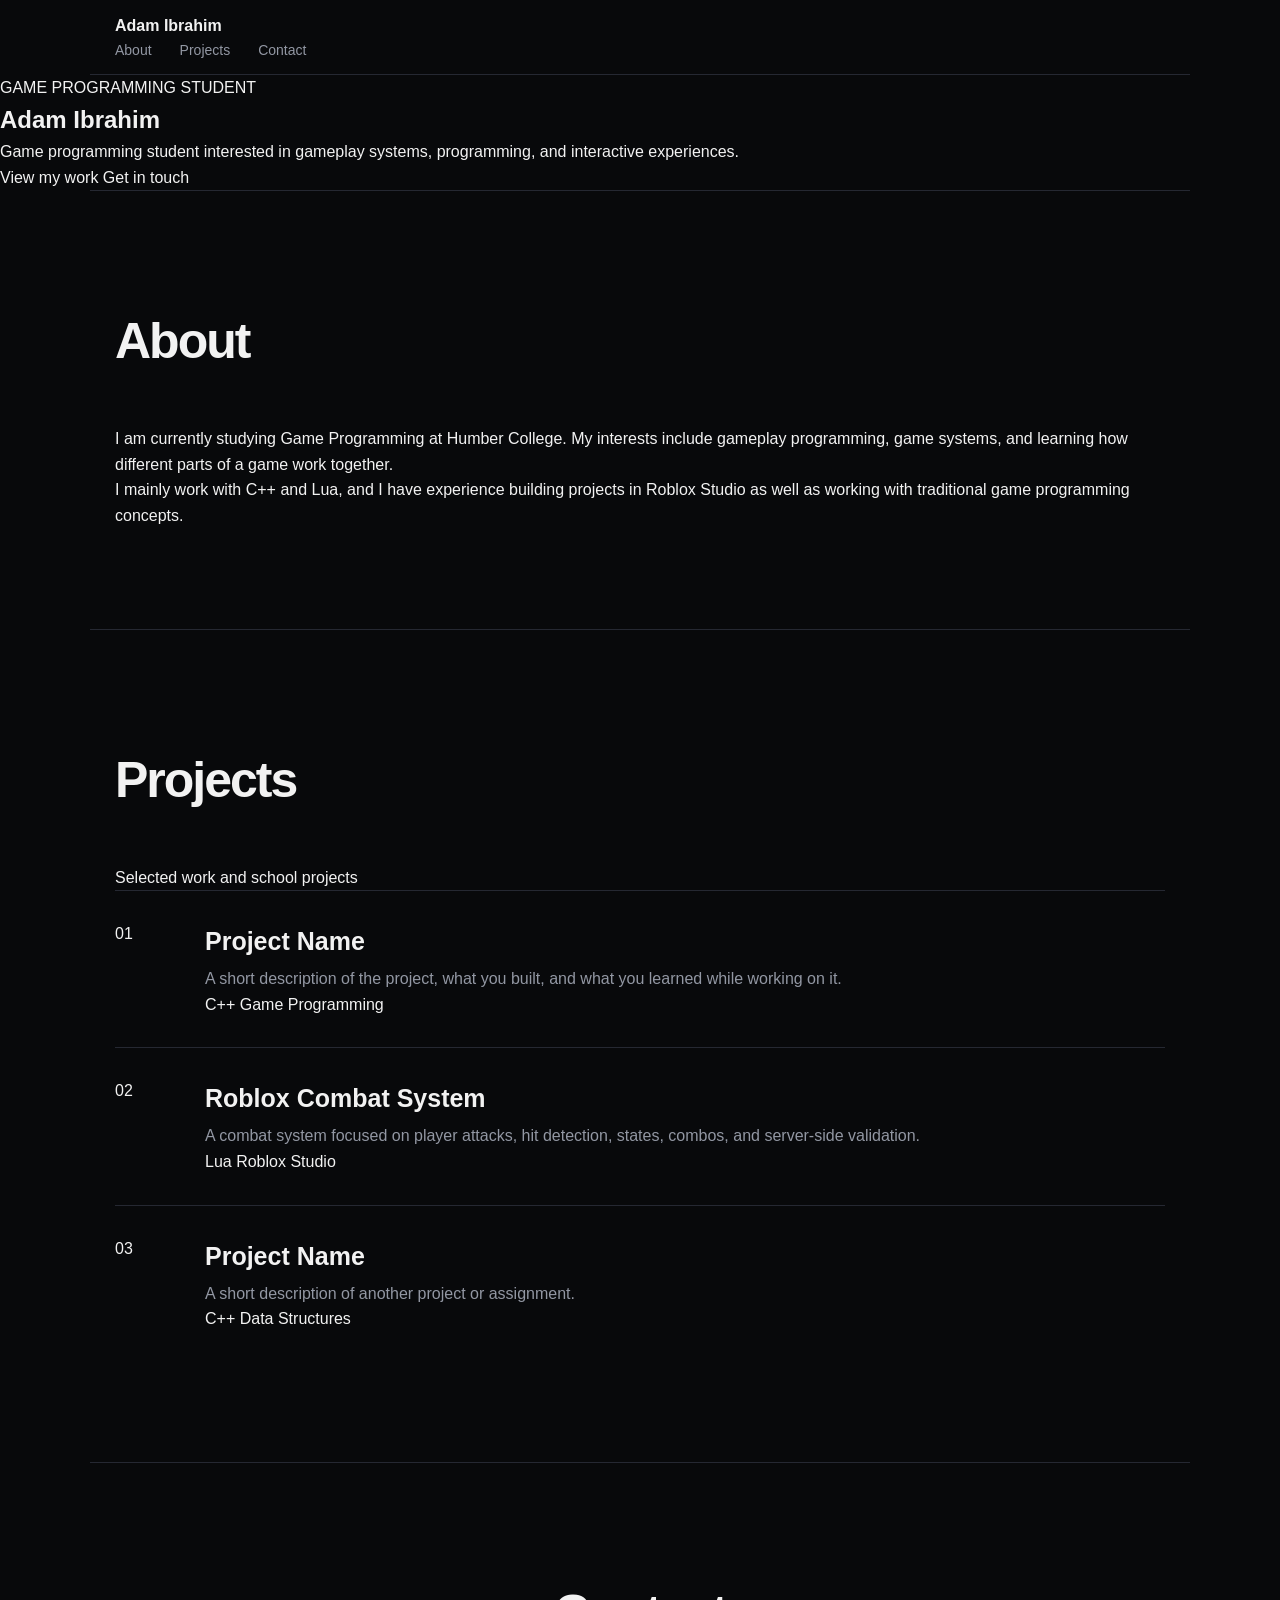
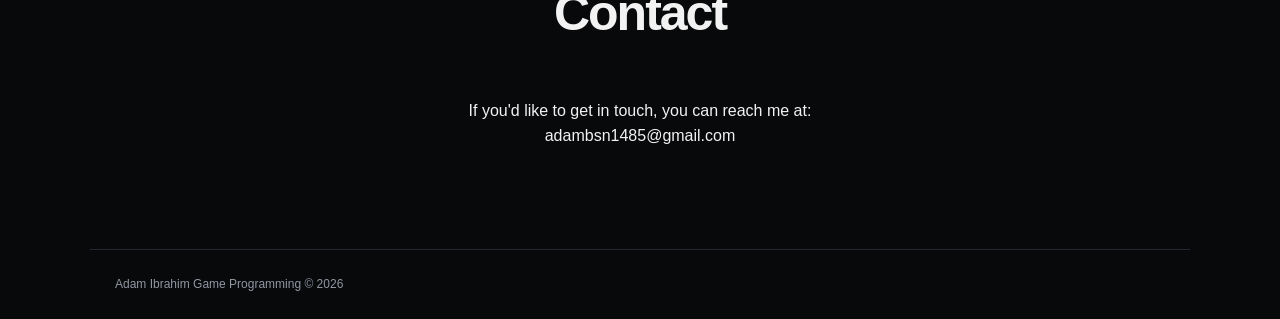
==== index.html @ fd267fe7 "Update index.html" ====
<!DOCTYPE html>
<html lang="en">
<head>
  <meta charset="UTF-8">
  <meta name="viewport" content="width=device-width, initial-scale=1.0">
  <title>Adam Ibrahim | Game Programming</title>
  <link rel="stylesheet" href="style.css">
</head>

<body>

  <header class="nav">
    <div class="nav-container">
      <a class="logo" href="#top">Adam Ibrahim</a>

      <nav>
        <a href="#about">About</a>
        <a href="#projects">Projects</a>
        <a href="#contact">Contact</a>
      </nav>
    </div>
  </header>

  <main id="top">

    <section class="intro">
      <div class="intro-content">
        <p class="intro-small">GAME PROGRAMMING STUDENT</p>

        <h1>Adam Ibrahim</h1>

        <p class="intro-text">
          Game programming student interested in gameplay systems,
          programming, and interactive experiences.
        </p>

        <div class="intro-links">
          <a href="#projects">View my work</a>
          <a href="#contact">Get in touch</a>
        </div>
      </div>
    </section>


    <section id="about" class="section">
      <div class="section-heading">
        <h2>About</h2>
      </div>

      <div class="about-content">
        <p>
          I am currently studying Game Programming at Humber College.
          My interests include gameplay programming, game systems,
          and learning how different parts of a game work together.
        </p>

        <p>
          I mainly work with C++ and Lua, and I have experience
          building projects in Roblox Studio as well as working with
          traditional game programming concepts.
        </p>
      </div>
    </section>


    <section id="projects" class="section">
      <div class="section-heading">
        <h2>Projects</h2>
        <p>Selected work and school projects</p>
      </div>

      <div class="projects">

        <article class="project">
          <div class="project-number">01</div>

          <div class="project-info">
            <h3>Project Name</h3>

            <p>
              A short description of the project, what you built,
              and what you learned while working on it.
            </p>

            <div class="project-tags">
              <span>C++</span>
              <span>Game Programming</span>
            </div>
          </div>
        </article>


        <article class="project">
          <div class="project-number">02</div>

          <div class="project-info">
            <h3>Roblox Combat System</h3>

            <p>
              A combat system focused on player attacks, hit detection,
              states, combos, and server-side validation.
            </p>

            <div class="project-tags">
              <span>Lua</span>
              <span>Roblox Studio</span>
            </div>
          </div>
        </article>


        <article class="project">
          <div class="project-number">03</div>

          <div class="project-info">
            <h3>Project Name</h3>

            <p>
              A short description of another project or assignment.
            </p>

            <div class="project-tags">
              <span>C++</span>
              <span>Data Structures</span>
            </div>
          </div>
        </article>

      </div>
    </section>


    <section id="contact" class="section contact">
      <div class="section-heading">
        <h2>Contact</h2>
      </div>

      <div class="contact-content">
        <p>
          If you'd like to get in touch, you can reach me at:
        </p>

        <a class="email" href="mailto:adambsn1485@gmail.com">
          adambsn1485@gmail.com
        </a>
      </div>
    </section>

  </main>


  <footer>
    <div class="footer-container">
      <span>Adam Ibrahim</span>
      <span>Game Programming</span>
      <span>© 2026</span>
    </div>
  </footer>

</body>
</html>
---- style.css ----
* {
  box-sizing: border-box;
  margin: 0;
  padding: 0;
}

:root {
  --bg: #08090b;
  --surface: #111318;
  --text: #f2f2f2;
  --muted: #9297a3;
  --line: #252832;
  --accent: #b7ff3c;
}

html {
  scroll-behavior: smooth;
}

body {
  background: var(--bg);
  color: var(--text);
  font-family: Arial, sans-serif;
  line-height: 1.6;
}

a {
  color: inherit;
  text-decoration: none;
}

.nav {
  height: 75px;
  max-width: 1100px;
  margin: auto;
  padding: 0 25px;
  display: flex;
  align-items: center;
  justify-content: space-between;
  border-bottom: 1px solid var(--line);
}

.logo {
  font-weight: bold;
}

nav {
  display: flex;
  gap: 28px;
}

nav a {
  color: var(--muted);
  font-size: 14px;
}

nav a:hover {
  color: var(--text);
}

.hero {
  max-width: 1100px;
  min-height: 600px;
  margin: auto;
  padding: 100px 25px;
  display: flex;
  flex-direction: column;
  justify-content: center;
}

.eyebrow,
.label {
  color: var(--accent);
  font-size: 12px;
  letter-spacing: 2px;
  font-weight: bold;
}

.hero h1 {
  font-size: clamp(55px, 9vw, 100px);
  line-height: 1;
  margin: 18px 0;
  letter-spacing: -4px;
}

.hero p:not(.eyebrow) {
  color: var(--muted);
  max-width: 550px;
}

.buttons {
  display: flex;
  gap: 12px;
  margin-top: 30px;
}

.button {
  padding: 12px 20px;
  border: 1px solid var(--line);
  font-size: 14px;
}

.primary {
  background: var(--accent);
  color: #08090b;
  border-color: var(--accent);
}

.secondary:hover {
  border-color: #777;
}

.section {
  max-width: 1100px;
  margin: auto;
  padding: 100px 25px;
  border-top: 1px solid var(--line);
}

h2 {
  font-size: 50px;
  margin: 10px 0 45px;
  letter-spacing: -2px;
}

.placeholder,
.contact > p:last-child {
  color: var(--muted);
}

.project {
  display: grid;
  grid-template-columns: 70px 1fr;
  gap: 20px;
  padding: 30px 0;
  border-top: 1px solid var(--line);
}

.project > span {
  color: var(--muted);
  font-size: 12px;
}

.project h3 {
  font-size: 25px;
  margin-bottom: 5px;
}

.project p {
  color: var(--muted);
}

.contact {
  text-align: center;
}

footer {
  max-width: 1100px;
  margin: auto;
  padding: 25px;
  border-top: 1px solid var(--line);
  color: var(--muted);
  font-size: 12px;
}

@media (max-width: 600px) {
  nav {
    gap: 12px;
  }

  nav a {
    font-size: 12px;
  }

  .hero,
  .section {
    padding-left: 18px;
    padding-right: 18px;
  }

  .hero h1 {
    font-size: 60px;
  }
}
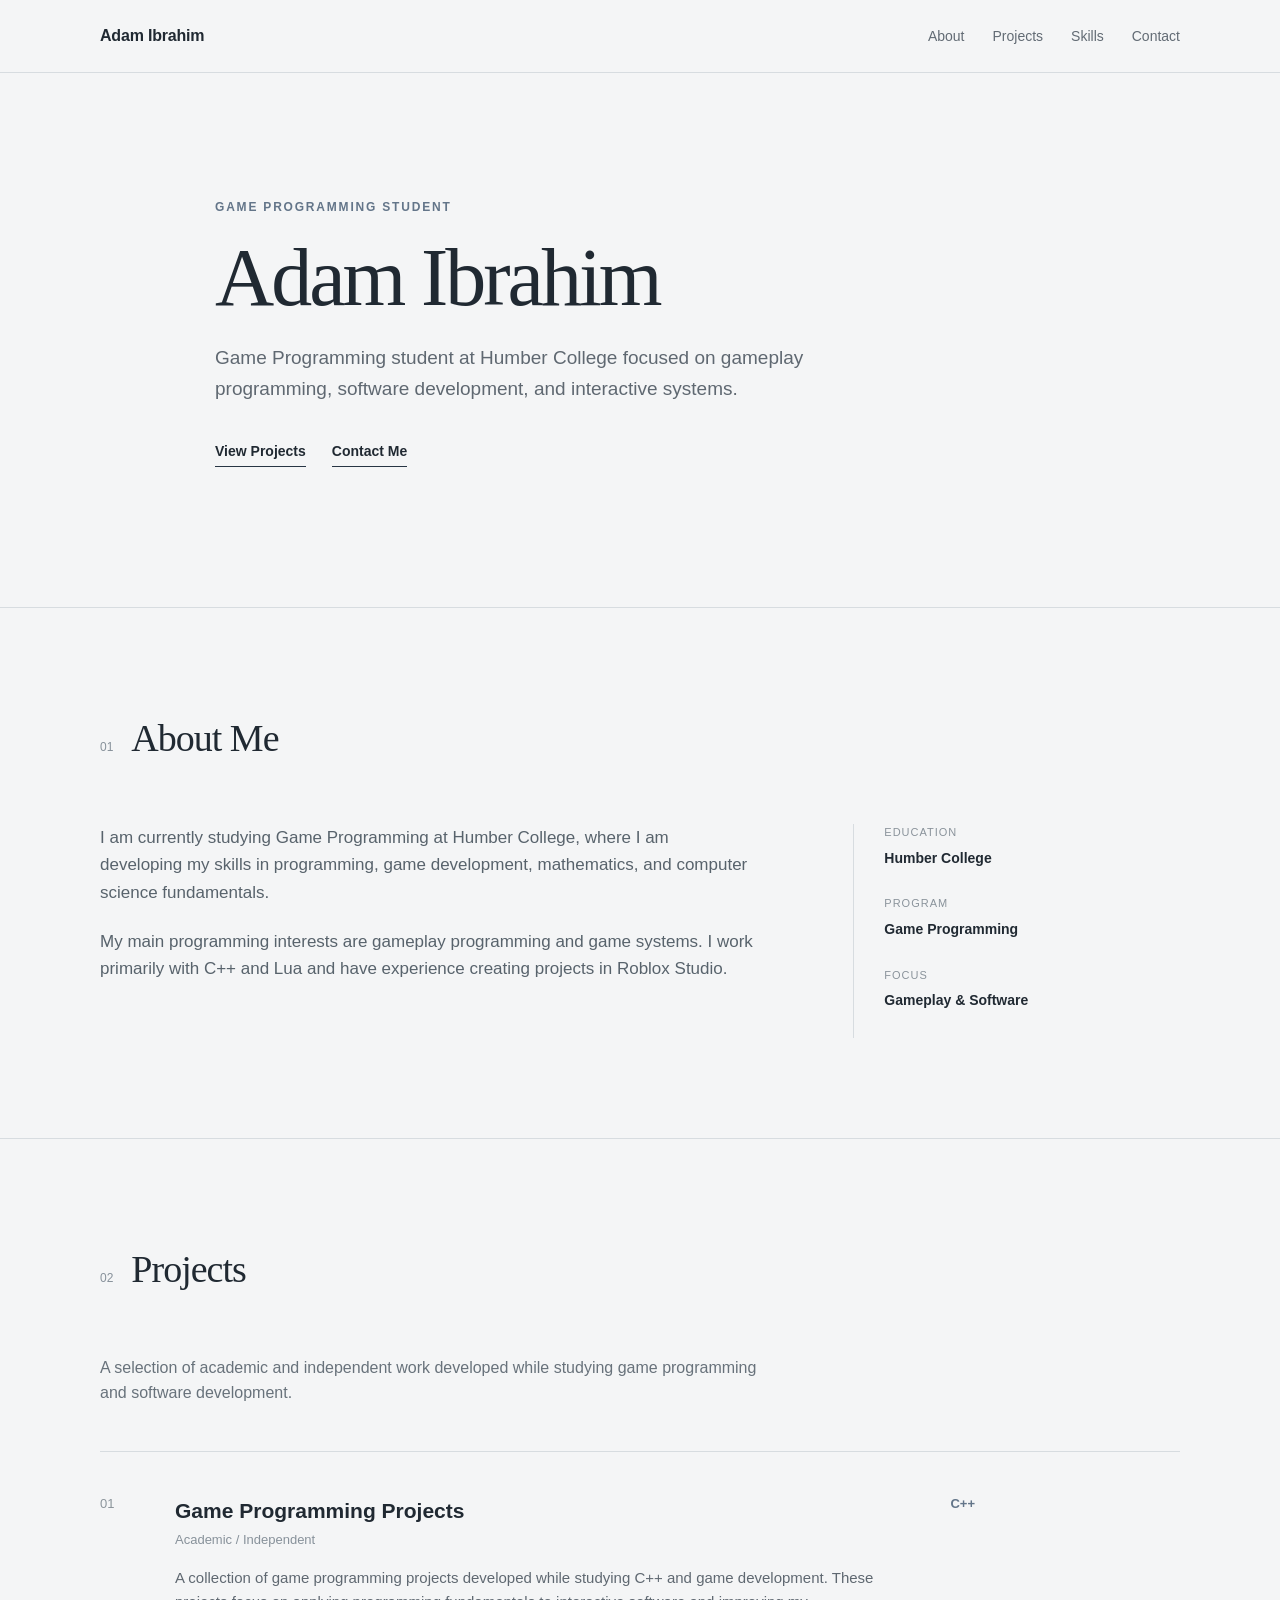
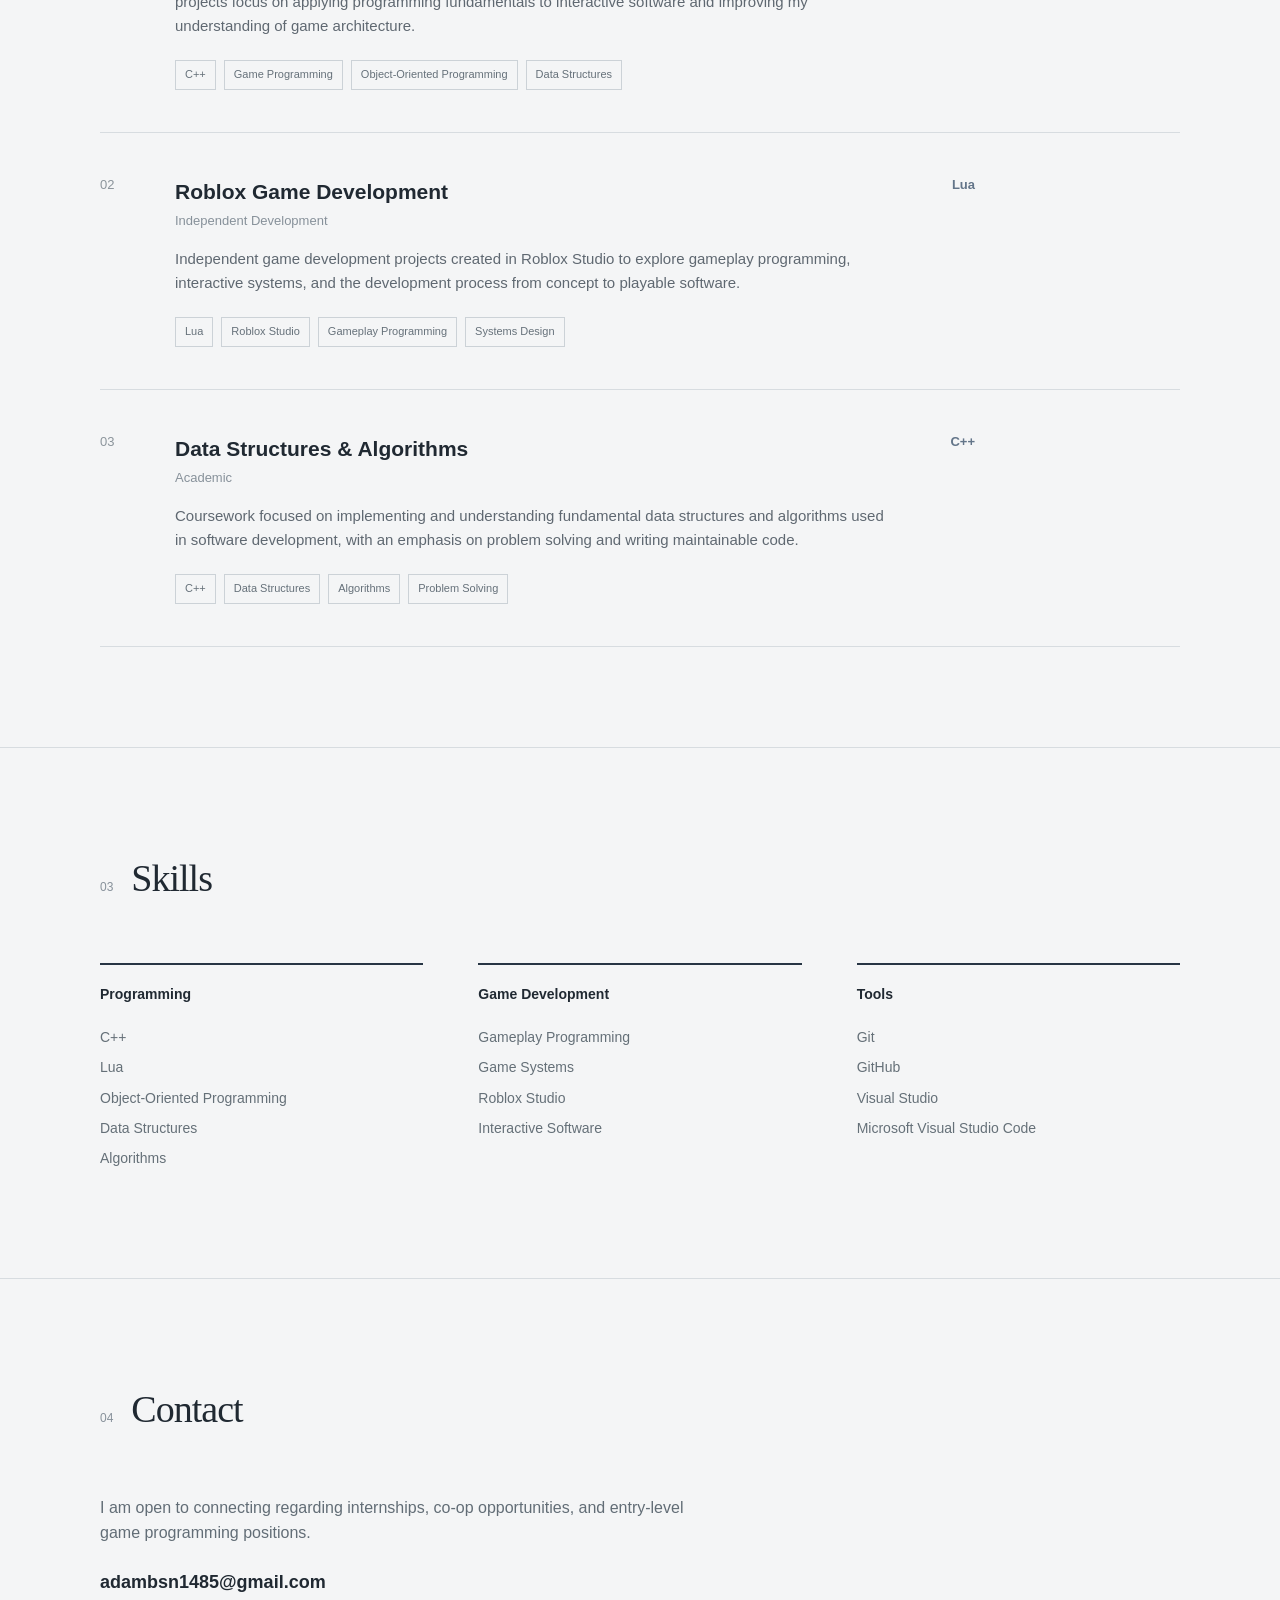
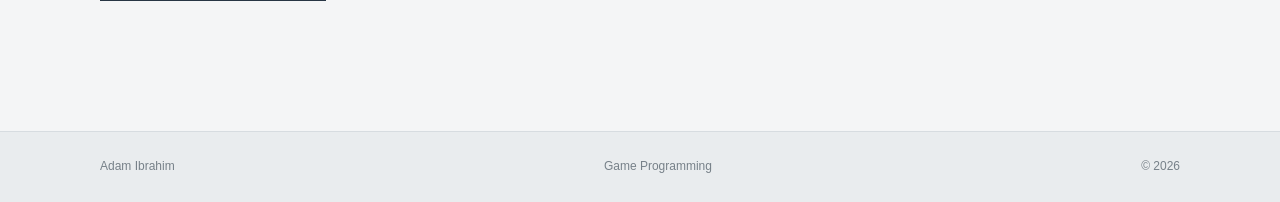
==== commit af41f7bf: "Update index.html" ====
--- a/index.html
+++ b/index.html
@@ -3,154 +3,318 @@
 <head>
   <meta charset="UTF-8">
   <meta name="viewport" content="width=device-width, initial-scale=1.0">
+
   <title>Adam Ibrahim | Game Programming</title>
+
   <link rel="stylesheet" href="style.css">
 </head>
 
 <body>
 
-  <header class="nav">
-    <div class="nav-container">
-      <a class="logo" href="#top">Adam Ibrahim</a>
+  <!-- Navigation -->
+  <header class="site-header">
+    <div class="container nav-container">
+      <a href="#top" class="logo">Adam Ibrahim</a>
 
       <nav>
         <a href="#about">About</a>
         <a href="#projects">Projects</a>
+        <a href="#skills">Skills</a>
         <a href="#contact">Contact</a>
       </nav>
     </div>
   </header>
 
+
   <main id="top">
 
-    <section class="intro">
-      <div class="intro-content">
-        <p class="intro-small">GAME PROGRAMMING STUDENT</p>
+    <!-- Intro -->
+    <section class="hero">
+      <div class="container hero-content">
+
+        <p class="eyebrow">GAME PROGRAMMING STUDENT</p>
 
         <h1>Adam Ibrahim</h1>
 
-        <p class="intro-text">
-          Game programming student interested in gameplay systems,
-          programming, and interactive experiences.
+        <p class="hero-description">
+          Game Programming student at Humber College focused on
+          gameplay programming, software development, and interactive
+          systems.
         </p>
 
-        <div class="intro-links">
-          <a href="#projects">View my work</a>
-          <a href="#contact">Get in touch</a>
-        </div>
-      </div>
-    </section>
-
-
+        <div class="hero-links">
+          <a href="#projects">View Projects</a>
+          <a href="#contact">Contact Me</a>
+        </div>
+
+      </div>
+    </section>
+
+
+    <!-- About -->
     <section id="about" class="section">
-      <div class="section-heading">
-        <h2>About</h2>
-      </div>
-
-      <div class="about-content">
-        <p>
-          I am currently studying Game Programming at Humber College.
-          My interests include gameplay programming, game systems,
-          and learning how different parts of a game work together.
+      <div class="container">
+
+        <div class="section-title">
+          <span>01</span>
+          <h2>About Me</h2>
+        </div>
+
+        <div class="about-grid">
+
+          <div>
+            <p>
+              I am currently studying Game Programming at Humber College,
+              where I am developing my skills in programming, game
+              development, mathematics, and computer science fundamentals.
+            </p>
+
+            <p>
+              My main programming interests are gameplay programming and
+              game systems. I work primarily with C++ and Lua and have
+              experience creating projects in Roblox Studio.
+            </p>
+          </div>
+
+          <div class="about-details">
+            <div>
+              <span>Education</span>
+              <strong>Humber College</strong>
+            </div>
+
+            <div>
+              <span>Program</span>
+              <strong>Game Programming</strong>
+            </div>
+
+            <div>
+              <span>Focus</span>
+              <strong>Gameplay & Software</strong>
+            </div>
+          </div>
+
+        </div>
+
+      </div>
+    </section>
+
+
+    <!-- Projects -->
+    <section id="projects" class="section projects-section">
+      <div class="container">
+
+        <div class="section-title">
+          <span>02</span>
+          <h2>Projects</h2>
+        </div>
+
+        <p class="section-intro">
+          A selection of academic and independent work developed while
+          studying game programming and software development.
         </p>
 
-        <p>
-          I mainly work with C++ and Lua, and I have experience
-          building projects in Roblox Studio as well as working with
-          traditional game programming concepts.
-        </p>
-      </div>
-    </section>
-
-
-    <section id="projects" class="section">
-      <div class="section-heading">
-        <h2>Projects</h2>
-        <p>Selected work and school projects</p>
-      </div>
-
-      <div class="projects">
-
+
+        <!-- Project 1 -->
         <article class="project">
-          <div class="project-number">01</div>
-
-          <div class="project-info">
-            <h3>Project Name</h3>
-
-            <p>
-              A short description of the project, what you built,
-              and what you learned while working on it.
-            </p>
-
-            <div class="project-tags">
+
+          <div class="project-number">
+            01
+          </div>
+
+          <div class="project-content">
+
+            <div class="project-header">
+              <div>
+                <h3>Game Programming Projects</h3>
+
+                <p class="project-type">
+                  Academic / Independent
+                </p>
+              </div>
+
+              <div class="project-tech">
+                C++
+              </div>
+            </div>
+
+            <p>
+              A collection of game programming projects developed while
+              studying C++ and game development. These projects focus on
+              applying programming fundamentals to interactive software
+              and improving my understanding of game architecture.
+            </p>
+
+            <div class="project-skills">
               <span>C++</span>
               <span>Game Programming</span>
-            </div>
-          </div>
+              <span>Object-Oriented Programming</span>
+              <span>Data Structures</span>
+            </div>
+
+          </div>
+
         </article>
 
 
+        <!-- Project 2 -->
         <article class="project">
-          <div class="project-number">02</div>
-
-          <div class="project-info">
-            <h3>Roblox Combat System</h3>
-
-            <p>
-              A combat system focused on player attacks, hit detection,
-              states, combos, and server-side validation.
-            </p>
-
-            <div class="project-tags">
+
+          <div class="project-number">
+            02
+          </div>
+
+          <div class="project-content">
+
+            <div class="project-header">
+              <div>
+                <h3>Roblox Game Development</h3>
+
+                <p class="project-type">
+                  Independent Development
+                </p>
+              </div>
+
+              <div class="project-tech">
+                Lua
+              </div>
+            </div>
+
+            <p>
+              Independent game development projects created in Roblox
+              Studio to explore gameplay programming, interactive
+              systems, and the development process from concept to
+              playable software.
+            </p>
+
+            <div class="project-skills">
               <span>Lua</span>
               <span>Roblox Studio</span>
-            </div>
-          </div>
+              <span>Gameplay Programming</span>
+              <span>Systems Design</span>
+            </div>
+
+          </div>
+
         </article>
 
 
+        <!-- Project 3 -->
         <article class="project">
-          <div class="project-number">03</div>
-
-          <div class="project-info">
-            <h3>Project Name</h3>
-
-            <p>
-              A short description of another project or assignment.
-            </p>
-
-            <div class="project-tags">
+
+          <div class="project-number">
+            03
+          </div>
+
+          <div class="project-content">
+
+            <div class="project-header">
+              <div>
+                <h3>Data Structures & Algorithms</h3>
+
+                <p class="project-type">
+                  Academic
+                </p>
+              </div>
+
+              <div class="project-tech">
+                C++
+              </div>
+            </div>
+
+            <p>
+              Coursework focused on implementing and understanding
+              fundamental data structures and algorithms used in
+              software development, with an emphasis on problem solving
+              and writing maintainable code.
+            </p>
+
+            <div class="project-skills">
               <span>C++</span>
               <span>Data Structures</span>
-            </div>
-          </div>
+              <span>Algorithms</span>
+              <span>Problem Solving</span>
+            </div>
+
+          </div>
+
         </article>
 
       </div>
     </section>
 
 
-    <section id="contact" class="section contact">
-      <div class="section-heading">
-        <h2>Contact</h2>
-      </div>
-
-      <div class="contact-content">
-        <p>
-          If you'd like to get in touch, you can reach me at:
+    <!-- Skills -->
+    <section id="skills" class="section">
+      <div class="container">
+
+        <div class="section-title">
+          <span>03</span>
+          <h2>Skills</h2>
+        </div>
+
+        <div class="skills-grid">
+
+          <div class="skill-group">
+            <h3>Programming</h3>
+            <p>C++</p>
+            <p>Lua</p>
+            <p>Object-Oriented Programming</p>
+            <p>Data Structures</p>
+            <p>Algorithms</p>
+          </div>
+
+          <div class="skill-group">
+            <h3>Game Development</h3>
+            <p>Gameplay Programming</p>
+            <p>Game Systems</p>
+            <p>Roblox Studio</p>
+            <p>Interactive Software</p>
+          </div>
+
+          <div class="skill-group">
+            <h3>Tools</h3>
+            <p>Git</p>
+            <p>GitHub</p>
+            <p>Visual Studio</p>
+            <p>Microsoft Visual Studio Code</p>
+          </div>
+
+        </div>
+
+      </div>
+    </section>
+
+
+    <!-- Contact -->
+    <section id="contact" class="section contact-section">
+      <div class="container">
+
+        <div class="section-title">
+          <span>04</span>
+          <h2>Contact</h2>
+        </div>
+
+        <p class="contact-text">
+          I am open to connecting regarding internships, co-op
+          opportunities, and entry-level game programming positions.
         </p>
 
-        <a class="email" href="mailto:adambsn1485@gmail.com">
+        <a
+          class="email"
+          href="mailto:adambsn1485@gmail.com"
+        >
           adambsn1485@gmail.com
         </a>
+
       </div>
     </section>
 
   </main>
 
 
+  <!-- Footer -->
   <footer>
-    <div class="footer-container">
+    <div class="container footer-content">
       <span>Adam Ibrahim</span>
       <span>Game Programming</span>
       <span>© 2026</span>
--- a/style.css
+++ b/style.css
@@ -4,23 +4,14 @@
   padding: 0;
 }
 
-:root {
-  --bg: #08090b;
-  --surface: #111318;
-  --text: #f2f2f2;
-  --muted: #9297a3;
-  --line: #252832;
-  --accent: #b7ff3c;
-}
-
 html {
   scroll-behavior: smooth;
 }
 
 body {
-  background: var(--bg);
-  color: var(--text);
-  font-family: Arial, sans-serif;
+  font-family: Arial, Helvetica, sans-serif;
+  background: #f4f5f6;
+  color: #202932;
   line-height: 1.6;
 }
 
@@ -29,19 +20,31 @@
   text-decoration: none;
 }
 
-.nav {
-  height: 75px;
-  max-width: 1100px;
-  margin: auto;
-  padding: 0 25px;
+.container {
+  width: min(1080px, calc(100% - 48px));
+  margin: 0 auto;
+}
+
+
+/* Header */
+
+.site-header {
+  background: #f4f5f6;
+  border-bottom: 1px solid #d7dce0;
+}
+
+.nav-container {
+  height: 72px;
+
   display: flex;
   align-items: center;
   justify-content: space-between;
-  border-bottom: 1px solid var(--line);
 }
 
 .logo {
-  font-weight: bold;
+  font-size: 16px;
+  font-weight: 600;
+  letter-spacing: -0.2px;
 }
 
 nav {
@@ -50,135 +53,372 @@
 }
 
 nav a {
-  color: var(--muted);
   font-size: 14px;
+  color: #626b74;
 }
 
 nav a:hover {
-  color: var(--text);
-}
+  color: #202932;
+}
+
+
+/* Hero */
 
 .hero {
-  max-width: 1100px;
-  min-height: 600px;
-  margin: auto;
-  padding: 100px 25px;
-  display: flex;
-  flex-direction: column;
-  justify-content: center;
-}
-
-.eyebrow,
-.label {
-  color: var(--accent);
+  padding: 125px 0 140px;
+  border-bottom: 1px solid #d7dce0;
+}
+
+.hero-content {
+  max-width: 850px;
+}
+
+.eyebrow {
+  margin-bottom: 20px;
+
   font-size: 12px;
-  letter-spacing: 2px;
-  font-weight: bold;
+  font-weight: 700;
+  letter-spacing: 1.8px;
+  color: #637589;
 }
 
 .hero h1 {
-  font-size: clamp(55px, 9vw, 100px);
+  margin-bottom: 24px;
+
+  font-family: Georgia, "Times New Roman", serif;
+  font-size: clamp(52px, 8vw, 82px);
+  font-weight: 500;
   line-height: 1;
-  margin: 18px 0;
-  letter-spacing: -4px;
-}
-
-.hero p:not(.eyebrow) {
-  color: var(--muted);
-  max-width: 550px;
-}
-
-.buttons {
-  display: flex;
-  gap: 12px;
-  margin-top: 30px;
-}
-
-.button {
-  padding: 12px 20px;
-  border: 1px solid var(--line);
+  letter-spacing: -3px;
+}
+
+.hero-description {
+  max-width: 650px;
+
+  font-size: 19px;
+  color: #5f6871;
+}
+
+.hero-links {
+  display: flex;
+  gap: 26px;
+  margin-top: 36px;
+}
+
+.hero-links a {
   font-size: 14px;
-}
-
-.primary {
-  background: var(--accent);
-  color: #08090b;
-  border-color: var(--accent);
-}
-
-.secondary:hover {
-  border-color: #777;
-}
+  font-weight: 600;
+
+  padding-bottom: 4px;
+  border-bottom: 1px solid #273544;
+}
+
+.hero-links a:hover {
+  color: #637589;
+  border-color: #637589;
+}
+
+
+/* Sections */
 
 .section {
-  max-width: 1100px;
-  margin: auto;
-  padding: 100px 25px;
-  border-top: 1px solid var(--line);
-}
-
-h2 {
-  font-size: 50px;
-  margin: 10px 0 45px;
-  letter-spacing: -2px;
-}
-
-.placeholder,
-.contact > p:last-child {
-  color: var(--muted);
-}
+  padding: 100px 0;
+  border-bottom: 1px solid #d7dce0;
+}
+
+.section-title {
+  display: flex;
+  align-items: baseline;
+  gap: 18px;
+
+  margin-bottom: 55px;
+}
+
+.section-title span {
+  font-size: 12px;
+  color: #87919a;
+}
+
+.section-title h2 {
+  font-family: Georgia, "Times New Roman", serif;
+  font-size: 38px;
+  font-weight: 500;
+  letter-spacing: -1px;
+}
+
+.section-intro {
+  max-width: 680px;
+  margin-bottom: 45px;
+
+  font-size: 16px;
+  color: #68727b;
+}
+
+
+/* About */
+
+.about-grid {
+  display: grid;
+  grid-template-columns: minmax(0, 1.6fr) minmax(250px, 0.8fr);
+  gap: 100px;
+}
+
+.about-grid > div:first-child {
+  max-width: 680px;
+}
+
+.about-grid p {
+  margin-bottom: 22px;
+
+  font-size: 17px;
+  color: #58636c;
+}
+
+.about-details {
+  border-left: 1px solid #d7dce0;
+  padding-left: 30px;
+}
+
+.about-details div {
+  margin-bottom: 25px;
+}
+
+.about-details span {
+  display: block;
+  margin-bottom: 3px;
+
+  font-size: 11px;
+  text-transform: uppercase;
+  letter-spacing: 1px;
+  color: #8a939b;
+}
+
+.about-details strong {
+  font-size: 14px;
+  font-weight: 600;
+}
+
+
+/* Projects */
 
 .project {
   display: grid;
-  grid-template-columns: 70px 1fr;
-  gap: 20px;
-  padding: 30px 0;
-  border-top: 1px solid var(--line);
-}
-
-.project > span {
-  color: var(--muted);
+  grid-template-columns: 75px minmax(0, 1fr);
+
+  padding: 42px 0;
+
+  border-top: 1px solid #d7dce0;
+}
+
+.project:last-child {
+  border-bottom: 1px solid #d7dce0;
+}
+
+.project-number {
+  font-size: 13px;
+  color: #8b949b;
+}
+
+.project-content {
+  max-width: 800px;
+}
+
+.project-header {
+  display: flex;
+  align-items: flex-start;
+  justify-content: space-between;
+
+  gap: 30px;
+  margin-bottom: 15px;
+}
+
+.project-header h3 {
+  margin-bottom: 3px;
+
+  font-size: 21px;
+  font-weight: 600;
+}
+
+.project-type {
+  font-size: 13px;
+  color: #87919a;
+}
+
+.project-tech {
+  font-size: 13px;
+  font-weight: 600;
+  color: #637589;
+}
+
+.project-content > p {
+  max-width: 720px;
+
+  font-size: 15px;
+  color: #5f6871;
+}
+
+.project-skills {
+  display: flex;
+  flex-wrap: wrap;
+  gap: 8px;
+
+  margin-top: 22px;
+}
+
+.project-skills span {
+  padding: 5px 9px;
+
+  border: 1px solid #ccd2d7;
+
+  font-size: 11px;
+  color: #66717a;
+}
+
+
+/* Skills */
+
+.skills-grid {
+  display: grid;
+  grid-template-columns: repeat(3, 1fr);
+  gap: 55px;
+}
+
+.skill-group {
+  border-top: 2px solid #273544;
+  padding-top: 18px;
+}
+
+.skill-group h3 {
+  margin-bottom: 20px;
+
+  font-size: 14px;
+  font-weight: 600;
+}
+
+.skill-group p {
+  margin-bottom: 8px;
+
+  font-size: 14px;
+  color: #657078;
+}
+
+
+/* Contact */
+
+.contact-section {
+  padding-bottom: 130px;
+}
+
+.contact-text {
+  max-width: 590px;
+  margin-bottom: 22px;
+
+  font-size: 16px;
+  color: #626d76;
+}
+
+.email {
+  display: inline-block;
+
+  font-size: 18px;
+  font-weight: 600;
+
+  border-bottom: 1px solid #273544;
+  padding-bottom: 3px;
+}
+
+.email:hover {
+  color: #637589;
+}
+
+
+/* Footer */
+
+footer {
+  background: #e9ecee;
+}
+
+.footer-content {
+  min-height: 70px;
+
+  display: flex;
+  align-items: center;
+  justify-content: space-between;
+
   font-size: 12px;
-}
-
-.project h3 {
-  font-size: 25px;
-  margin-bottom: 5px;
-}
-
-.project p {
-  color: var(--muted);
-}
-
-.contact {
-  text-align: center;
-}
-
-footer {
-  max-width: 1100px;
-  margin: auto;
-  padding: 25px;
-  border-top: 1px solid var(--line);
-  color: var(--muted);
-  font-size: 12px;
-}
-
-@media (max-width: 600px) {
+  color: #778189;
+}
+
+
+/* Mobile */
+
+@media (max-width: 700px) {
+
+  .container {
+    width: min(100% - 32px, 1080px);
+  }
+
+  .nav-container {
+    height: auto;
+    padding: 18px 0;
+    align-items: flex-start;
+  }
+
   nav {
-    gap: 12px;
+    gap: 14px;
   }
 
   nav a {
-    font-size: 12px;
-  }
-
-  .hero,
+    font-size: 13px;
+  }
+
+  .hero {
+    padding: 90px 0 100px;
+  }
+
+  .hero h1 {
+    letter-spacing: -2px;
+  }
+
+  .hero-description {
+    font-size: 17px;
+  }
+
   .section {
-    padding-left: 18px;
-    padding-right: 18px;
-  }
-
-  .hero h1 {
-    font-size: 60px;
-  }
-}
+    padding: 75px 0;
+  }
+
+  .about-grid {
+    grid-template-columns: 1fr;
+    gap: 40px;
+  }
+
+  .about-details {
+    border-left: none;
+    border-top: 1px solid #d7dce0;
+    padding: 25px 0 0;
+  }
+
+  .project {
+    grid-template-columns: 45px minmax(0, 1fr);
+  }
+
+  .project-header {
+    display: block;
+  }
+
+  .project-tech {
+    margin-top: 8px;
+  }
+
+  .skills-grid {
+    grid-template-columns: 1fr;
+    gap: 35px;
+  }
+
+  .footer-content {
+    gap: 10px;
+    flex-wrap: wrap;
+    padding: 20px 0;
+  }
+}
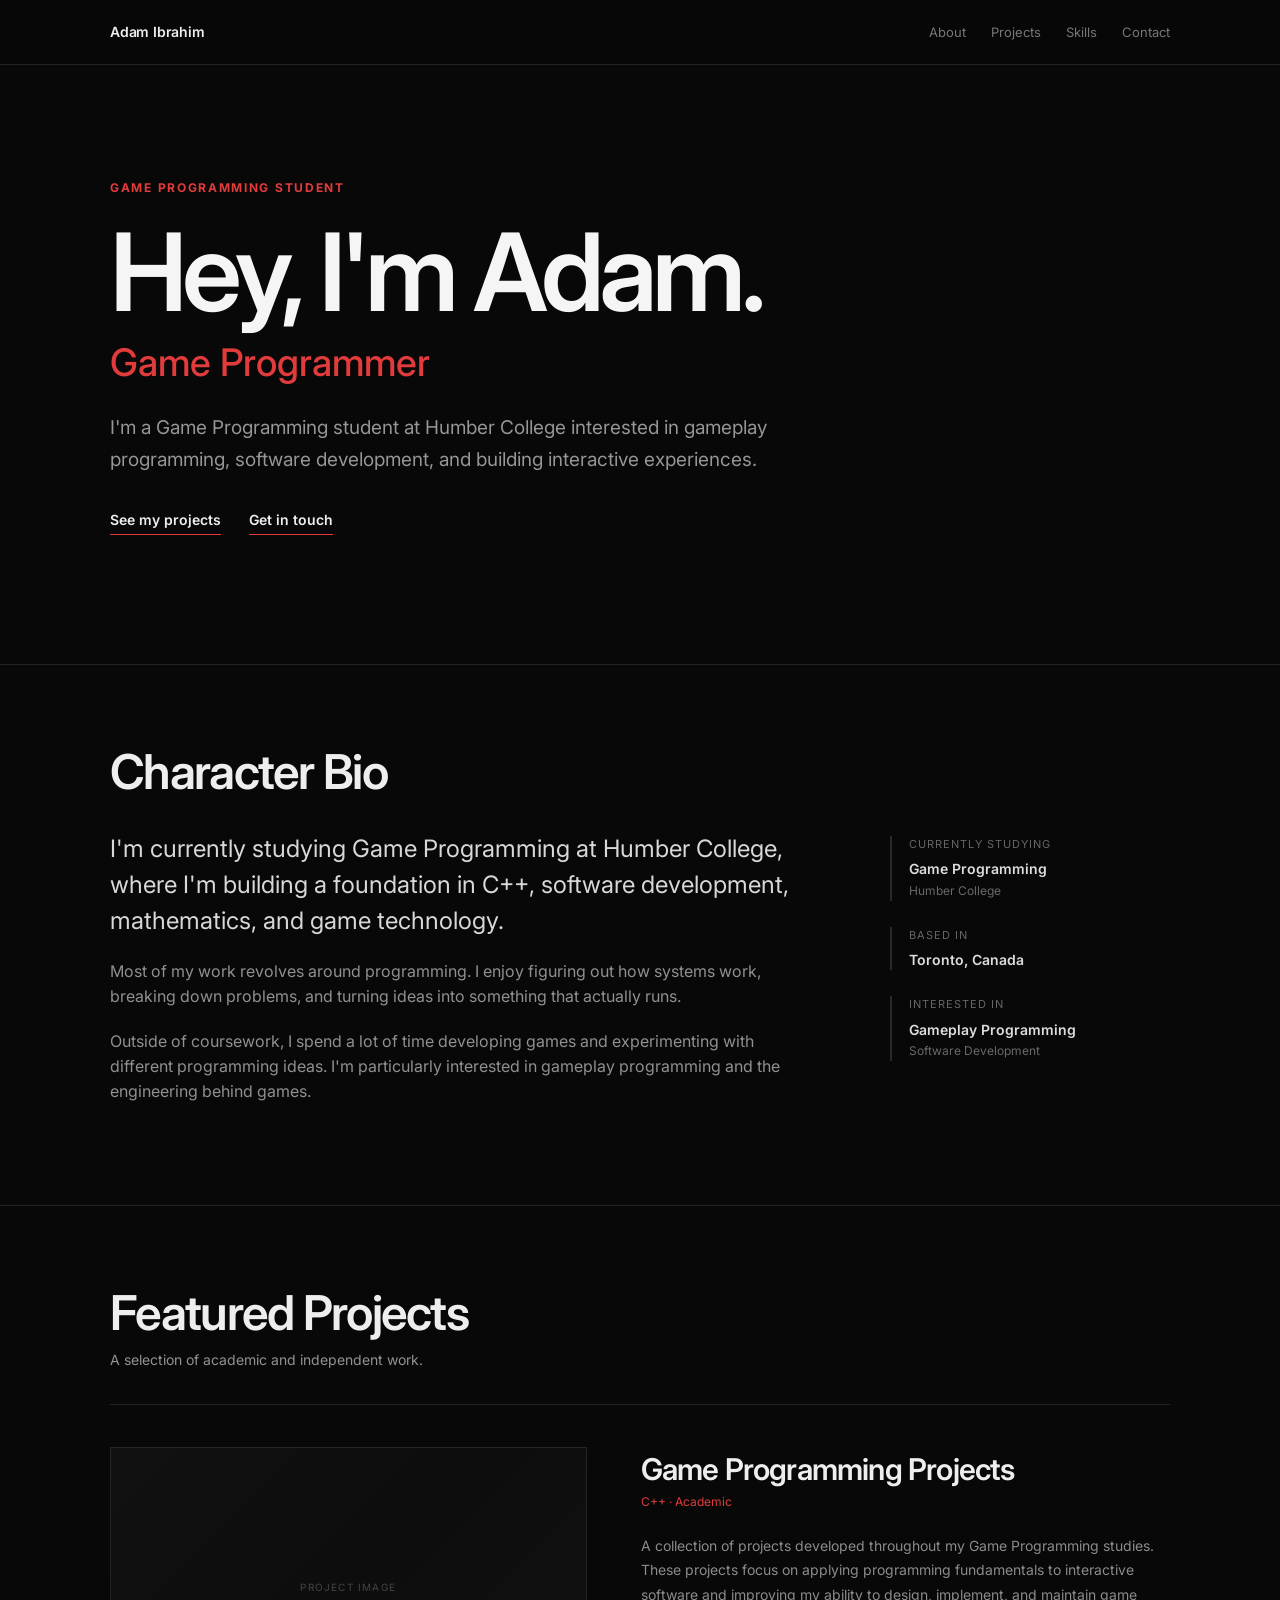
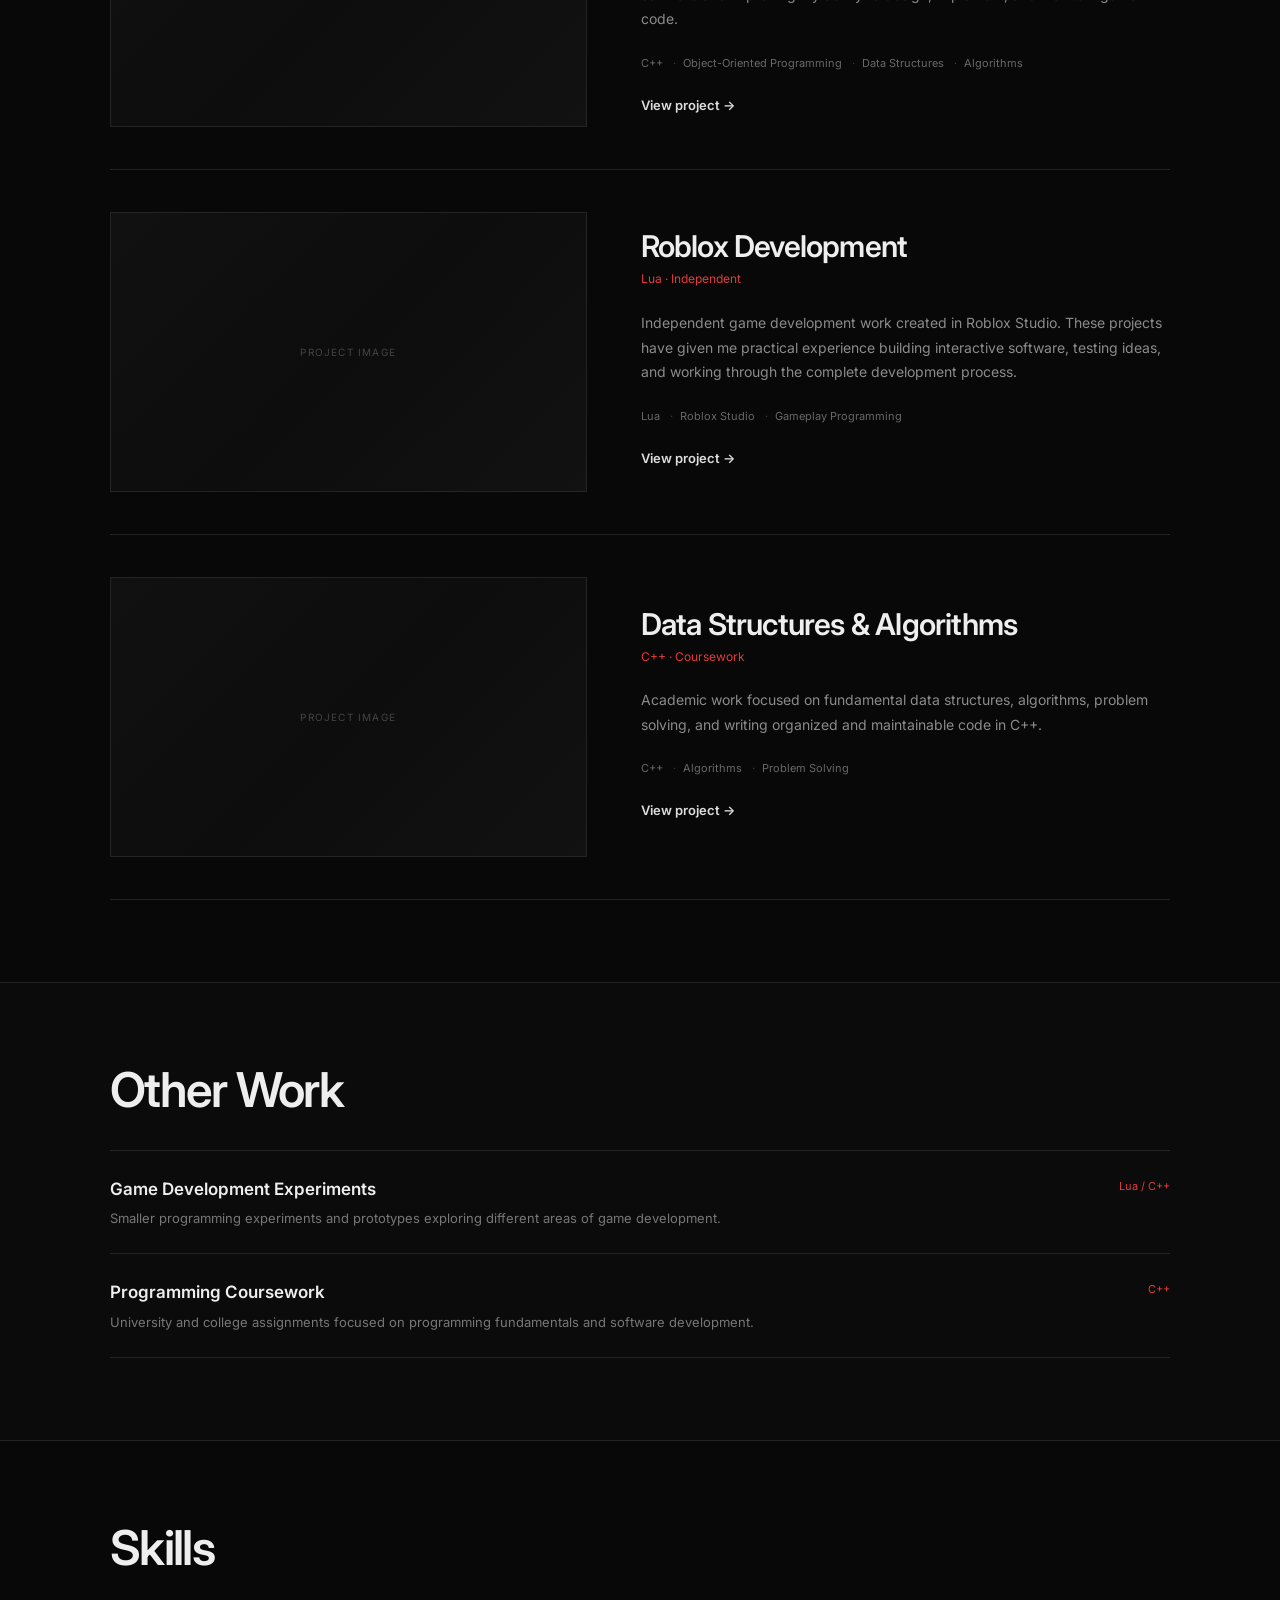
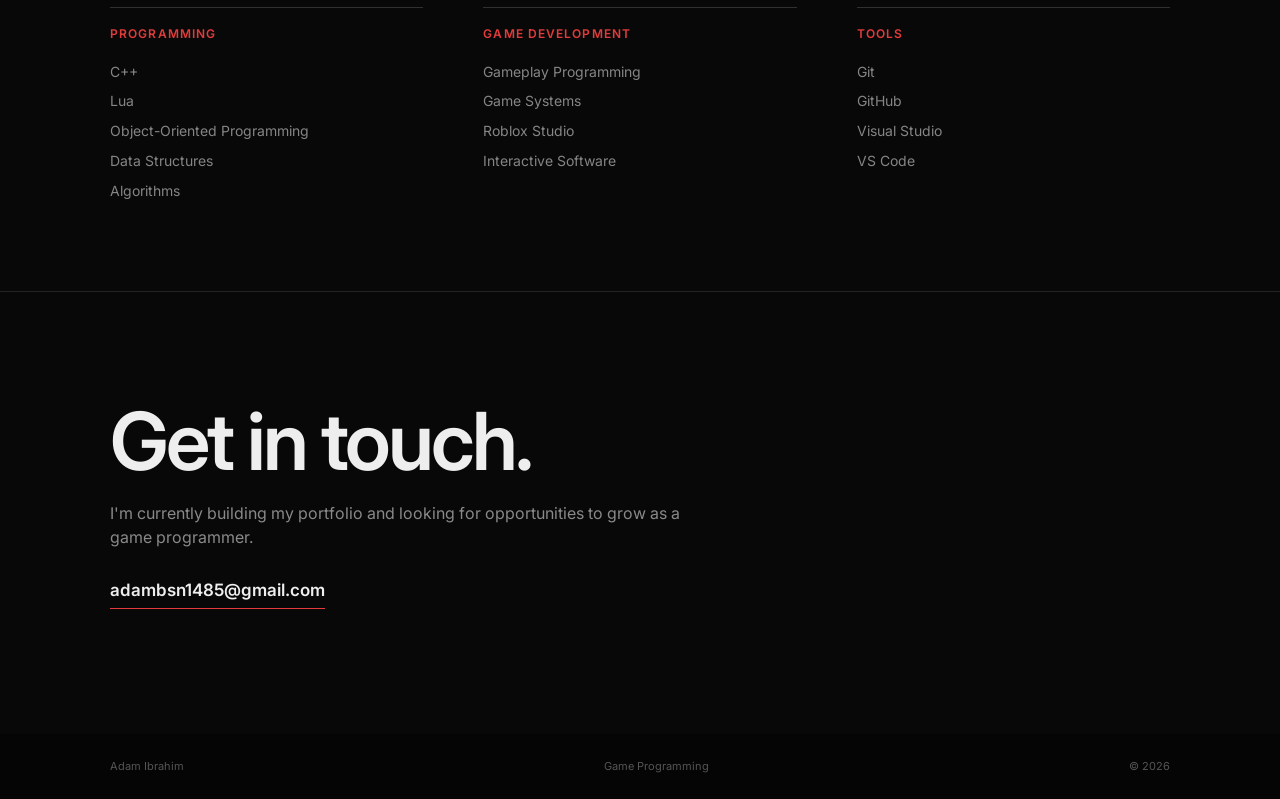
==== commit 97b3df01: "Update index.html" ====
--- a/index.html
+++ b/index.html
@@ -1,325 +1,409 @@
 <!DOCTYPE html>
 <html lang="en">
 <head>
-  <meta charset="UTF-8">
-  <meta name="viewport" content="width=device-width, initial-scale=1.0">
-
-  <title>Adam Ibrahim | Game Programming</title>
-
-  <link rel="stylesheet" href="style.css">
+    <meta charset="UTF-8">
+    <meta name="viewport" content="width=device-width, initial-scale=1.0">
+
+    <title>Adam Ibrahim — Game Programmer</title>
+
+    <link rel="preconnect" href="https://fonts.googleapis.com">
+    <link rel="preconnect" href="https://fonts.gstatic.com" crossorigin>
+    <link
+        href="https://fonts.googleapis.com/css2?family=Inter:wght@400;500;600;700&display=swap"
+        rel="stylesheet"
+    >
+
+    <link rel="stylesheet" href="style.css">
 </head>
 
 <body>
 
-  <!-- Navigation -->
-  <header class="site-header">
-    <div class="container nav-container">
-      <a href="#top" class="logo">Adam Ibrahim</a>
-
-      <nav>
-        <a href="#about">About</a>
-        <a href="#projects">Projects</a>
-        <a href="#skills">Skills</a>
-        <a href="#contact">Contact</a>
-      </nav>
-    </div>
-  </header>
-
-
-  <main id="top">
-
-    <!-- Intro -->
-    <section class="hero">
-      <div class="container hero-content">
-
-        <p class="eyebrow">GAME PROGRAMMING STUDENT</p>
-
-        <h1>Adam Ibrahim</h1>
-
-        <p class="hero-description">
-          Game Programming student at Humber College focused on
-          gameplay programming, software development, and interactive
-          systems.
-        </p>
-
-        <div class="hero-links">
-          <a href="#projects">View Projects</a>
-          <a href="#contact">Contact Me</a>
+    <header class="site-header">
+        <div class="header-inner">
+
+            <a href="#top" class="site-name">
+                Adam Ibrahim
+            </a>
+
+            <nav>
+                <a href="#about">About</a>
+                <a href="#projects">Projects</a>
+                <a href="#skills">Skills</a>
+                <a href="#contact">Contact</a>
+            </nav>
+
         </div>
-
-      </div>
-    </section>
-
-
-    <!-- About -->
-    <section id="about" class="section">
-      <div class="container">
-
-        <div class="section-title">
-          <span>01</span>
-          <h2>About Me</h2>
+    </header>
+
+
+    <main id="top">
+
+        <!-- HERO -->
+
+        <section class="hero">
+            <div class="hero-inner">
+
+                <div class="hero-copy">
+                    <p class="small-label">GAME PROGRAMMING STUDENT</p>
+
+                    <h1>
+                        Hey, I'm Adam.
+                    </h1>
+
+                    <p class="hero-role">
+                        Game Programmer
+                    </p>
+
+                    <p class="hero-description">
+                        I'm a Game Programming student at Humber College
+                        interested in gameplay programming, software
+                        development, and building interactive experiences.
+                    </p>
+
+                    <div class="hero-links">
+                        <a href="#projects">See my projects</a>
+                        <a href="mailto:adambsn1485@gmail.com">Get in touch</a>
+                    </div>
+                </div>
+
+            </div>
+        </section>
+
+
+        <!-- ABOUT -->
+
+        <section id="about" class="content-section">
+            <div class="content-width">
+
+                <div class="section-heading">
+                    <h2>Character Bio</h2>
+                </div>
+
+                <div class="about-layout">
+
+                    <div class="about-main">
+
+                        <p class="large-paragraph">
+                            I'm currently studying Game Programming at
+                            Humber College, where I'm building a foundation
+                            in C++, software development, mathematics,
+                            and game technology.
+                        </p>
+
+                        <p>
+                            Most of my work revolves around programming.
+                            I enjoy figuring out how systems work, breaking
+                            down problems, and turning ideas into something
+                            that actually runs.
+                        </p>
+
+                        <p>
+                            Outside of coursework, I spend a lot of time
+                            developing games and experimenting with different
+                            programming ideas. I'm particularly interested
+                            in gameplay programming and the engineering
+                            behind games.
+                        </p>
+
+                    </div>
+
+                    <aside class="about-side">
+
+                        <div class="info-block">
+                            <span>Currently studying</span>
+                            <strong>Game Programming</strong>
+                            <p>Humber College</p>
+                        </div>
+
+                        <div class="info-block">
+                            <span>Based in</span>
+                            <strong>Toronto, Canada</strong>
+                        </div>
+
+                        <div class="info-block">
+                            <span>Interested in</span>
+                            <strong>Gameplay Programming</strong>
+                            <p>Software Development</p>
+                        </div>
+
+                    </aside>
+
+                </div>
+
+            </div>
+        </section>
+
+
+        <!-- FEATURED PROJECTS -->
+
+        <section id="projects" class="content-section">
+            <div class="content-width">
+
+                <div class="section-heading project-heading">
+                    <div>
+                        <h2>Featured Projects</h2>
+
+                        <p>
+                            A selection of academic and independent work.
+                        </p>
+                    </div>
+                </div>
+
+
+                <!-- PROJECT -->
+
+                <article class="project">
+
+                    <div class="project-preview">
+                        <div class="project-preview-placeholder">
+                            <span>PROJECT IMAGE</span>
+                        </div>
+                    </div>
+
+                    <div class="project-details">
+
+                        <div class="project-title-row">
+                            <div>
+                                <h3>Game Programming Projects</h3>
+                                <p class="project-subtitle">
+                                    C++ · Academic
+                                </p>
+                            </div>
+                        </div>
+
+                        <p>
+                            A collection of projects developed throughout
+                            my Game Programming studies. These projects
+                            focus on applying programming fundamentals to
+                            interactive software and improving my ability
+                            to design, implement, and maintain game code.
+                        </p>
+
+                        <div class="project-meta">
+                            <span>C++</span>
+                            <span>Object-Oriented Programming</span>
+                            <span>Data Structures</span>
+                            <span>Algorithms</span>
+                        </div>
+
+                        <a href="#" class="project-link">
+                            View project →
+                        </a>
+
+                    </div>
+
+                </article>
+
+
+                <!-- PROJECT -->
+
+                <article class="project">
+
+                    <div class="project-preview">
+                        <div class="project-preview-placeholder">
+                            <span>PROJECT IMAGE</span>
+                        </div>
+                    </div>
+
+                    <div class="project-details">
+
+                        <div class="project-title-row">
+                            <div>
+                                <h3>Roblox Development</h3>
+                                <p class="project-subtitle">
+                                    Lua · Independent
+                                </p>
+                            </div>
+                        </div>
+
+                        <p>
+                            Independent game development work created in
+                            Roblox Studio. These projects have given me
+                            practical experience building interactive
+                            software, testing ideas, and working through
+                            the complete development process.
+                        </p>
+
+                        <div class="project-meta">
+                            <span>Lua</span>
+                            <span>Roblox Studio</span>
+                            <span>Gameplay Programming</span>
+                        </div>
+
+                        <a href="#" class="project-link">
+                            View project →
+                        </a>
+
+                    </div>
+
+                </article>
+
+
+                <!-- PROJECT -->
+
+                <article class="project">
+
+                    <div class="project-preview">
+                        <div class="project-preview-placeholder">
+                            <span>PROJECT IMAGE</span>
+                        </div>
+                    </div>
+
+                    <div class="project-details">
+
+                        <div class="project-title-row">
+                            <div>
+                                <h3>Data Structures & Algorithms</h3>
+                                <p class="project-subtitle">
+                                    C++ · Coursework
+                                </p>
+                            </div>
+                        </div>
+
+                        <p>
+                            Academic work focused on fundamental data
+                            structures, algorithms, problem solving, and
+                            writing organized and maintainable code in C++.
+                        </p>
+
+                        <div class="project-meta">
+                            <span>C++</span>
+                            <span>Algorithms</span>
+                            <span>Problem Solving</span>
+                        </div>
+
+                        <a href="#" class="project-link">
+                            View project →
+                        </a>
+
+                    </div>
+
+                </article>
+
+            </div>
+        </section>
+
+
+        <!-- OTHER WORK -->
+
+        <section class="content-section showcase-section">
+            <div class="content-width">
+
+                <div class="section-heading">
+                    <h2>Other Work</h2>
+                </div>
+
+                <div class="small-projects">
+
+                    <div class="small-project">
+                        <div>
+                            <h3>Game Development Experiments</h3>
+                            <p>
+                                Smaller programming experiments and
+                                prototypes exploring different areas
+                                of game development.
+                            </p>
+                        </div>
+
+                        <span>Lua / C++</span>
+                    </div>
+
+                    <div class="small-project">
+                        <div>
+                            <h3>Programming Coursework</h3>
+                            <p>
+                                University and college assignments focused
+                                on programming fundamentals and software
+                                development.
+                            </p>
+                        </div>
+
+                        <span>C++</span>
+                    </div>
+
+                </div>
+
+            </div>
+        </section>
+
+
+        <!-- SKILLS -->
+
+        <section id="skills" class="content-section skills-section">
+            <div class="content-width">
+
+                <div class="section-heading">
+                    <h2>Skills</h2>
+                </div>
+
+                <div class="skills-layout">
+
+                    <div class="skills-column">
+                        <h3>Programming</h3>
+
+                        <p>C++</p>
+                        <p>Lua</p>
+                        <p>Object-Oriented Programming</p>
+                        <p>Data Structures</p>
+                        <p>Algorithms</p>
+                    </div>
+
+                    <div class="skills-column">
+                        <h3>Game Development</h3>
+
+                        <p>Gameplay Programming</p>
+                        <p>Game Systems</p>
+                        <p>Roblox Studio</p>
+                        <p>Interactive Software</p>
+                    </div>
+
+                    <div class="skills-column">
+                        <h3>Tools</h3>
+
+                        <p>Git</p>
+                        <p>GitHub</p>
+                        <p>Visual Studio</p>
+                        <p>VS Code</p>
+                    </div>
+
+                </div>
+
+            </div>
+        </section>
+
+
+        <!-- CONTACT -->
+
+        <section id="contact" class="contact-section">
+            <div class="content-width">
+
+                <h2>Get in touch.</h2>
+
+                <p>
+                    I'm currently building my portfolio and looking
+                    for opportunities to grow as a game programmer.
+                </p>
+
+                <a
+                    href="mailto:adambsn1485@gmail.com"
+                    class="contact-email"
+                >
+                    adambsn1485@gmail.com
+                </a>
+
+            </div>
+        </section>
+
+    </main>
+
+
+    <footer>
+        <div class="footer-inner">
+            <span>Adam Ibrahim</span>
+            <span>Game Programming</span>
+            <span>© 2026</span>
         </div>
-
-        <div class="about-grid">
-
-          <div>
-            <p>
-              I am currently studying Game Programming at Humber College,
-              where I am developing my skills in programming, game
-              development, mathematics, and computer science fundamentals.
-            </p>
-
-            <p>
-              My main programming interests are gameplay programming and
-              game systems. I work primarily with C++ and Lua and have
-              experience creating projects in Roblox Studio.
-            </p>
-          </div>
-
-          <div class="about-details">
-            <div>
-              <span>Education</span>
-              <strong>Humber College</strong>
-            </div>
-
-            <div>
-              <span>Program</span>
-              <strong>Game Programming</strong>
-            </div>
-
-            <div>
-              <span>Focus</span>
-              <strong>Gameplay & Software</strong>
-            </div>
-          </div>
-
-        </div>
-
-      </div>
-    </section>
-
-
-    <!-- Projects -->
-    <section id="projects" class="section projects-section">
-      <div class="container">
-
-        <div class="section-title">
-          <span>02</span>
-          <h2>Projects</h2>
-        </div>
-
-        <p class="section-intro">
-          A selection of academic and independent work developed while
-          studying game programming and software development.
-        </p>
-
-
-        <!-- Project 1 -->
-        <article class="project">
-
-          <div class="project-number">
-            01
-          </div>
-
-          <div class="project-content">
-
-            <div class="project-header">
-              <div>
-                <h3>Game Programming Projects</h3>
-
-                <p class="project-type">
-                  Academic / Independent
-                </p>
-              </div>
-
-              <div class="project-tech">
-                C++
-              </div>
-            </div>
-
-            <p>
-              A collection of game programming projects developed while
-              studying C++ and game development. These projects focus on
-              applying programming fundamentals to interactive software
-              and improving my understanding of game architecture.
-            </p>
-
-            <div class="project-skills">
-              <span>C++</span>
-              <span>Game Programming</span>
-              <span>Object-Oriented Programming</span>
-              <span>Data Structures</span>
-            </div>
-
-          </div>
-
-        </article>
-
-
-        <!-- Project 2 -->
-        <article class="project">
-
-          <div class="project-number">
-            02
-          </div>
-
-          <div class="project-content">
-
-            <div class="project-header">
-              <div>
-                <h3>Roblox Game Development</h3>
-
-                <p class="project-type">
-                  Independent Development
-                </p>
-              </div>
-
-              <div class="project-tech">
-                Lua
-              </div>
-            </div>
-
-            <p>
-              Independent game development projects created in Roblox
-              Studio to explore gameplay programming, interactive
-              systems, and the development process from concept to
-              playable software.
-            </p>
-
-            <div class="project-skills">
-              <span>Lua</span>
-              <span>Roblox Studio</span>
-              <span>Gameplay Programming</span>
-              <span>Systems Design</span>
-            </div>
-
-          </div>
-
-        </article>
-
-
-        <!-- Project 3 -->
-        <article class="project">
-
-          <div class="project-number">
-            03
-          </div>
-
-          <div class="project-content">
-
-            <div class="project-header">
-              <div>
-                <h3>Data Structures & Algorithms</h3>
-
-                <p class="project-type">
-                  Academic
-                </p>
-              </div>
-
-              <div class="project-tech">
-                C++
-              </div>
-            </div>
-
-            <p>
-              Coursework focused on implementing and understanding
-              fundamental data structures and algorithms used in
-              software development, with an emphasis on problem solving
-              and writing maintainable code.
-            </p>
-
-            <div class="project-skills">
-              <span>C++</span>
-              <span>Data Structures</span>
-              <span>Algorithms</span>
-              <span>Problem Solving</span>
-            </div>
-
-          </div>
-
-        </article>
-
-      </div>
-    </section>
-
-
-    <!-- Skills -->
-    <section id="skills" class="section">
-      <div class="container">
-
-        <div class="section-title">
-          <span>03</span>
-          <h2>Skills</h2>
-        </div>
-
-        <div class="skills-grid">
-
-          <div class="skill-group">
-            <h3>Programming</h3>
-            <p>C++</p>
-            <p>Lua</p>
-            <p>Object-Oriented Programming</p>
-            <p>Data Structures</p>
-            <p>Algorithms</p>
-          </div>
-
-          <div class="skill-group">
-            <h3>Game Development</h3>
-            <p>Gameplay Programming</p>
-            <p>Game Systems</p>
-            <p>Roblox Studio</p>
-            <p>Interactive Software</p>
-          </div>
-
-          <div class="skill-group">
-            <h3>Tools</h3>
-            <p>Git</p>
-            <p>GitHub</p>
-            <p>Visual Studio</p>
-            <p>Microsoft Visual Studio Code</p>
-          </div>
-
-        </div>
-
-      </div>
-    </section>
-
-
-    <!-- Contact -->
-    <section id="contact" class="section contact-section">
-      <div class="container">
-
-        <div class="section-title">
-          <span>04</span>
-          <h2>Contact</h2>
-        </div>
-
-        <p class="contact-text">
-          I am open to connecting regarding internships, co-op
-          opportunities, and entry-level game programming positions.
-        </p>
-
-        <a
-          class="email"
-          href="mailto:adambsn1485@gmail.com"
-        >
-          adambsn1485@gmail.com
-        </a>
-
-      </div>
-    </section>
-
-  </main>
-
-
-  <!-- Footer -->
-  <footer>
-    <div class="container footer-content">
-      <span>Adam Ibrahim</span>
-      <span>Game Programming</span>
-      <span>© 2026</span>
-    </div>
-  </footer>
+    </footer>
 
 </body>
 </html>
--- a/style.css
+++ b/style.css
@@ -1,424 +1,655 @@
+:root {
+    --background: #080808;
+    --surface: #0e0e0e;
+    --text: #eeeeee;
+    --muted: #929292;
+    --faint: #5d5d5d;
+    --line: #232323;
+    --accent: #e23b3b;
+    --content: 1060px;
+}
+
 * {
-  box-sizing: border-box;
-  margin: 0;
-  padding: 0;
+    box-sizing: border-box;
+    margin: 0;
+    padding: 0;
 }
 
 html {
-  scroll-behavior: smooth;
+    scroll-behavior: smooth;
 }
 
 body {
-  font-family: Arial, Helvetica, sans-serif;
-  background: #f4f5f6;
-  color: #202932;
-  line-height: 1.6;
+    background: var(--background);
+    color: var(--text);
+    font-family: "Inter", Arial, sans-serif;
+    line-height: 1.55;
+    -webkit-font-smoothing: antialiased;
 }
 
 a {
-  color: inherit;
-  text-decoration: none;
-}
-
-.container {
-  width: min(1080px, calc(100% - 48px));
-  margin: 0 auto;
-}
-
-
-/* Header */
+    color: inherit;
+    text-decoration: none;
+}
+
+.content-width,
+.header-inner,
+.hero-inner,
+.footer-inner {
+    width: min(var(--content), calc(100% - 64px));
+    margin: 0 auto;
+}
+
+
+/* =========================
+   HEADER
+========================= */
 
 .site-header {
-  background: #f4f5f6;
-  border-bottom: 1px solid #d7dce0;
-}
-
-.nav-container {
-  height: 72px;
-
-  display: flex;
-  align-items: center;
-  justify-content: space-between;
-}
-
-.logo {
-  font-size: 16px;
-  font-weight: 600;
-  letter-spacing: -0.2px;
+    position: sticky;
+    top: 0;
+    z-index: 10;
+
+    background: rgba(8, 8, 8, 0.94);
+    border-bottom: 1px solid var(--line);
+
+    backdrop-filter: blur(12px);
+}
+
+.header-inner {
+    height: 64px;
+
+    display: flex;
+    align-items: center;
+    justify-content: space-between;
+}
+
+.site-name {
+    font-size: 14px;
+    font-weight: 600;
+    letter-spacing: -0.2px;
+}
+
+.site-name:hover {
+    color: var(--accent);
 }
 
 nav {
-  display: flex;
-  gap: 28px;
+    display: flex;
+    align-items: center;
+    gap: 25px;
 }
 
 nav a {
-  font-size: 14px;
-  color: #626b74;
+    font-size: 13px;
+    color: #777;
+    transition: color 0.2s ease;
 }
 
 nav a:hover {
-  color: #202932;
-}
-
-
-/* Hero */
+    color: #fff;
+}
+
+
+/* =========================
+   HERO
+========================= */
 
 .hero {
-  padding: 125px 0 140px;
-  border-bottom: 1px solid #d7dce0;
-}
-
-.hero-content {
-  max-width: 850px;
-}
-
-.eyebrow {
-  margin-bottom: 20px;
-
-  font-size: 12px;
-  font-weight: 700;
-  letter-spacing: 1.8px;
-  color: #637589;
+    min-height: 600px;
+
+    display: flex;
+    align-items: center;
+
+    border-bottom: 1px solid var(--line);
+}
+
+.hero-inner {
+    padding: 80px 0 95px;
+}
+
+.hero-copy {
+    max-width: 850px;
+}
+
+.small-label {
+    margin-bottom: 22px;
+
+    color: var(--accent);
+
+    font-size: 12px;
+    font-weight: 700;
+    letter-spacing: 1.7px;
 }
 
 .hero h1 {
-  margin-bottom: 24px;
-
-  font-family: Georgia, "Times New Roman", serif;
-  font-size: clamp(52px, 8vw, 82px);
-  font-weight: 500;
-  line-height: 1;
-  letter-spacing: -3px;
+    font-size: clamp(64px, 9vw, 108px);
+    font-weight: 600;
+    letter-spacing: -5px;
+    line-height: 0.96;
+
+    color: #f5f5f5;
+}
+
+.hero-role {
+    margin-top: 19px;
+
+    font-size: clamp(25px, 3vw, 38px);
+    line-height: 1.05;
+    font-weight: 500;
+
+    color: var(--accent);
 }
 
 .hero-description {
-  max-width: 650px;
-
-  font-size: 19px;
-  color: #5f6871;
+    max-width: 680px;
+
+    margin-top: 30px;
+
+    font-size: clamp(16px, 1.7vw, 19px);
+    line-height: 1.65;
+
+    color: #969696;
 }
 
 .hero-links {
-  display: flex;
-  gap: 26px;
-  margin-top: 36px;
+    display: flex;
+    gap: 28px;
+
+    margin-top: 34px;
 }
 
 .hero-links a {
-  font-size: 14px;
-  font-weight: 600;
-
-  padding-bottom: 4px;
-  border-bottom: 1px solid #273544;
+    position: relative;
+
+    padding-bottom: 4px;
+
+    font-size: 14px;
+    font-weight: 600;
+    color: #eee;
+}
+
+.hero-links a::after {
+    content: "";
+
+    position: absolute;
+    left: 0;
+    right: 0;
+    bottom: 0;
+
+    height: 1px;
+
+    background: var(--accent);
 }
 
 .hero-links a:hover {
-  color: #637589;
-  border-color: #637589;
-}
-
-
-/* Sections */
-
-.section {
-  padding: 100px 0;
-  border-bottom: 1px solid #d7dce0;
-}
-
-.section-title {
-  display: flex;
-  align-items: baseline;
-  gap: 18px;
-
-  margin-bottom: 55px;
-}
-
-.section-title span {
-  font-size: 12px;
-  color: #87919a;
-}
-
-.section-title h2 {
-  font-family: Georgia, "Times New Roman", serif;
-  font-size: 38px;
-  font-weight: 500;
-  letter-spacing: -1px;
-}
-
-.section-intro {
-  max-width: 680px;
-  margin-bottom: 45px;
-
-  font-size: 16px;
-  color: #68727b;
-}
-
-
-/* About */
-
-.about-grid {
-  display: grid;
-  grid-template-columns: minmax(0, 1.6fr) minmax(250px, 0.8fr);
-  gap: 100px;
-}
-
-.about-grid > div:first-child {
-  max-width: 680px;
-}
-
-.about-grid p {
-  margin-bottom: 22px;
-
-  font-size: 17px;
-  color: #58636c;
-}
-
-.about-details {
-  border-left: 1px solid #d7dce0;
-  padding-left: 30px;
-}
-
-.about-details div {
-  margin-bottom: 25px;
-}
-
-.about-details span {
-  display: block;
-  margin-bottom: 3px;
-
-  font-size: 11px;
-  text-transform: uppercase;
-  letter-spacing: 1px;
-  color: #8a939b;
-}
-
-.about-details strong {
-  font-size: 14px;
-  font-weight: 600;
-}
-
-
-/* Projects */
+    color: var(--accent);
+}
+
+
+/* =========================
+   GENERAL SECTIONS
+========================= */
+
+.content-section {
+    padding: 82px 0;
+    border-bottom: 1px solid var(--line);
+}
+
+.section-heading {
+    margin-bottom: 34px;
+}
+
+.section-heading h2 {
+    font-size: clamp(32px, 4vw, 48px);
+    line-height: 1.05;
+    font-weight: 600;
+    letter-spacing: -1.7px;
+}
+
+.project-heading {
+    display: flex;
+    align-items: flex-end;
+    justify-content: space-between;
+}
+
+.project-heading p {
+    margin-top: 10px;
+
+    font-size: 14px;
+    color: var(--muted);
+}
+
+
+/* =========================
+   ABOUT
+========================= */
+
+.about-layout {
+    display: grid;
+    grid-template-columns: minmax(0, 1.6fr) 280px;
+    gap: 90px;
+}
+
+.about-main {
+    max-width: 700px;
+}
+
+.about-main p {
+    margin-bottom: 20px;
+
+    font-size: 16px;
+    color: #909090;
+}
+
+.about-main .large-paragraph {
+    font-size: clamp(19px, 2.2vw, 24px);
+    line-height: 1.5;
+    color: #d8d8d8;
+}
+
+.about-side {
+    padding-top: 5px;
+}
+
+.info-block {
+    margin-bottom: 26px;
+    padding-left: 17px;
+
+    border-left: 2px solid #292929;
+}
+
+.info-block span {
+    display: block;
+
+    margin-bottom: 5px;
+
+    font-size: 11px;
+    text-transform: uppercase;
+    letter-spacing: 1px;
+
+    color: #656565;
+}
+
+.info-block strong {
+    display: block;
+
+    font-size: 14px;
+    font-weight: 600;
+
+    color: #ddd;
+}
+
+.info-block p {
+    margin-top: 2px;
+
+    font-size: 12px;
+    color: #696969;
+}
+
+
+/* =========================
+   PROJECTS
+========================= */
 
 .project {
-  display: grid;
-  grid-template-columns: 75px minmax(0, 1fr);
-
-  padding: 42px 0;
-
-  border-top: 1px solid #d7dce0;
+    display: grid;
+    grid-template-columns: minmax(300px, 0.9fr) minmax(0, 1fr);
+
+    gap: 54px;
+
+    padding: 42px 0;
+
+    border-top: 1px solid var(--line);
 }
 
 .project:last-child {
-  border-bottom: 1px solid #d7dce0;
-}
-
-.project-number {
-  font-size: 13px;
-  color: #8b949b;
-}
-
-.project-content {
-  max-width: 800px;
-}
-
-.project-header {
-  display: flex;
-  align-items: flex-start;
-  justify-content: space-between;
-
-  gap: 30px;
-  margin-bottom: 15px;
-}
-
-.project-header h3 {
-  margin-bottom: 3px;
-
-  font-size: 21px;
-  font-weight: 600;
-}
-
-.project-type {
-  font-size: 13px;
-  color: #87919a;
-}
-
-.project-tech {
-  font-size: 13px;
-  font-weight: 600;
-  color: #637589;
-}
-
-.project-content > p {
-  max-width: 720px;
-
-  font-size: 15px;
-  color: #5f6871;
-}
-
-.project-skills {
-  display: flex;
-  flex-wrap: wrap;
-  gap: 8px;
-
-  margin-top: 22px;
-}
-
-.project-skills span {
-  padding: 5px 9px;
-
-  border: 1px solid #ccd2d7;
-
-  font-size: 11px;
-  color: #66717a;
-}
-
-
-/* Skills */
-
-.skills-grid {
-  display: grid;
-  grid-template-columns: repeat(3, 1fr);
-  gap: 55px;
-}
-
-.skill-group {
-  border-top: 2px solid #273544;
-  padding-top: 18px;
-}
-
-.skill-group h3 {
-  margin-bottom: 20px;
-
-  font-size: 14px;
-  font-weight: 600;
-}
-
-.skill-group p {
-  margin-bottom: 8px;
-
-  font-size: 14px;
-  color: #657078;
-}
-
-
-/* Contact */
+    border-bottom: 1px solid var(--line);
+}
+
+.project-preview {
+    min-height: 280px;
+}
+
+.project-preview-placeholder {
+    height: 100%;
+
+    min-height: 280px;
+
+    display: flex;
+    align-items: center;
+    justify-content: center;
+
+    background:
+        linear-gradient(
+            135deg,
+            #111 0%,
+            #0d0d0d 50%,
+            #121212 100%
+        );
+
+    border: 1px solid #242424;
+}
+
+.project-preview-placeholder span {
+    font-size: 10px;
+    letter-spacing: 1.2px;
+    color: #444;
+}
+
+.project-details {
+    align-self: center;
+    padding-bottom: 5px;
+}
+
+.project-title-row {
+    display: flex;
+    justify-content: space-between;
+    align-items: flex-start;
+}
+
+.project-details h3 {
+    font-size: clamp(23px, 2.4vw, 30px);
+    line-height: 1.1;
+    font-weight: 600;
+    letter-spacing: -0.8px;
+}
+
+.project-subtitle {
+    margin-top: 7px;
+
+    font-size: 12px;
+    color: var(--accent);
+}
+
+.project-details > p {
+    max-width: 600px;
+
+    margin-top: 22px;
+
+    font-size: 14px;
+    line-height: 1.75;
+
+    color: #8b8b8b;
+}
+
+.project-meta {
+    display: flex;
+    flex-wrap: wrap;
+    gap: 0;
+
+    margin-top: 23px;
+}
+
+.project-meta span {
+    font-size: 11px;
+    color: #686868;
+}
+
+.project-meta span:not(:last-child)::after {
+    content: " · ";
+    margin: 0 7px;
+
+    color: #3c3c3c;
+}
+
+.project-link {
+    display: inline-block;
+
+    margin-top: 23px;
+
+    font-size: 13px;
+    font-weight: 600;
+    color: #ddd;
+}
+
+.project-link:hover {
+    color: var(--accent);
+}
+
+
+/* =========================
+   OTHER WORK
+========================= */
+
+.showcase-section {
+    background: #0b0b0b;
+}
+
+.small-projects {
+    border-top: 1px solid var(--line);
+}
+
+.small-project {
+    display: grid;
+    grid-template-columns: 1fr 130px;
+    gap: 30px;
+
+    padding: 25px 0;
+
+    border-bottom: 1px solid var(--line);
+}
+
+.small-project h3 {
+    font-size: 17px;
+    font-weight: 600;
+}
+
+.small-project p {
+    max-width: 680px;
+
+    margin-top: 6px;
+
+    font-size: 13px;
+    color: #777;
+}
+
+.small-project > span {
+    padding-top: 2px;
+
+    font-size: 11px;
+    color: var(--accent);
+    text-align: right;
+}
+
+
+/* =========================
+   SKILLS
+========================= */
+
+.skills-layout {
+    display: grid;
+    grid-template-columns: repeat(3, 1fr);
+
+    gap: 60px;
+}
+
+.skills-column {
+    border-top: 1px solid #303030;
+    padding-top: 17px;
+}
+
+.skills-column h3 {
+    margin-bottom: 17px;
+
+    font-size: 12px;
+    font-weight: 600;
+    text-transform: uppercase;
+    letter-spacing: 1.1px;
+
+    color: var(--accent);
+}
+
+.skills-column p {
+    margin-bottom: 8px;
+
+    font-size: 14px;
+    color: #858585;
+}
+
+
+/* =========================
+   CONTACT
+========================= */
 
 .contact-section {
-  padding-bottom: 130px;
-}
-
-.contact-text {
-  max-width: 590px;
-  margin-bottom: 22px;
-
-  font-size: 16px;
-  color: #626d76;
-}
-
-.email {
-  display: inline-block;
-
-  font-size: 18px;
-  font-weight: 600;
-
-  border-bottom: 1px solid #273544;
-  padding-bottom: 3px;
-}
-
-.email:hover {
-  color: #637589;
-}
-
-
-/* Footer */
+    padding: 110px 0 125px;
+}
+
+.contact-section h2 {
+    max-width: 800px;
+
+    font-size: clamp(48px, 7vw, 80px);
+    line-height: 0.98;
+    font-weight: 600;
+    letter-spacing: -3px;
+}
+
+.contact-section p {
+    max-width: 570px;
+
+    margin-top: 20px;
+
+    font-size: 16px;
+    color: #898989;
+}
+
+.contact-email {
+    display: inline-block;
+
+    margin-top: 27px;
+
+    font-size: 17px;
+    font-weight: 600;
+
+    color: #eee;
+
+    border-bottom: 1px solid var(--accent);
+    padding-bottom: 4px;
+}
+
+.contact-email:hover {
+    color: var(--accent);
+}
+
+
+/* =========================
+   FOOTER
+========================= */
 
 footer {
-  background: #e9ecee;
-}
-
-.footer-content {
-  min-height: 70px;
-
-  display: flex;
-  align-items: center;
-  justify-content: space-between;
-
-  font-size: 12px;
-  color: #778189;
-}
-
-
-/* Mobile */
-
-@media (max-width: 700px) {
-
-  .container {
-    width: min(100% - 32px, 1080px);
-  }
-
-  .nav-container {
-    height: auto;
-    padding: 18px 0;
-    align-items: flex-start;
-  }
-
-  nav {
-    gap: 14px;
-  }
-
-  nav a {
-    font-size: 13px;
-  }
-
-  .hero {
-    padding: 90px 0 100px;
-  }
-
-  .hero h1 {
-    letter-spacing: -2px;
-  }
-
-  .hero-description {
-    font-size: 17px;
-  }
-
-  .section {
-    padding: 75px 0;
-  }
-
-  .about-grid {
-    grid-template-columns: 1fr;
-    gap: 40px;
-  }
-
-  .about-details {
-    border-left: none;
-    border-top: 1px solid #d7dce0;
-    padding: 25px 0 0;
-  }
-
-  .project {
-    grid-template-columns: 45px minmax(0, 1fr);
-  }
-
-  .project-header {
-    display: block;
-  }
-
-  .project-tech {
-    margin-top: 8px;
-  }
-
-  .skills-grid {
-    grid-template-columns: 1fr;
-    gap: 35px;
-  }
-
-  .footer-content {
-    gap: 10px;
-    flex-wrap: wrap;
-    padding: 20px 0;
-  }
-}
+    background: #050505;
+}
+
+.footer-inner {
+    min-height: 65px;
+
+    display: flex;
+    align-items: center;
+    justify-content: space-between;
+
+    font-size: 11px;
+    color: #555;
+}
+
+
+/* =========================
+   MOBILE
+========================= */
+
+@media (max-width: 800px) {
+
+    .content-width,
+    .header-inner,
+    .hero-inner,
+    .footer-inner {
+        width: min(100% - 34px, var(--content));
+    }
+
+    nav {
+        gap: 14px;
+    }
+
+    nav a {
+        font-size: 12px;
+    }
+
+    .hero {
+        min-height: 500px;
+    }
+
+    .hero-inner {
+        padding: 70px 0 80px;
+    }
+
+    .about-layout {
+        grid-template-columns: 1fr;
+        gap: 45px;
+    }
+
+    .project {
+        grid-template-columns: 1fr;
+        gap: 30px;
+    }
+
+    .project-preview,
+    .project-preview-placeholder {
+        min-height: 220px;
+    }
+
+    .skills-layout {
+        grid-template-columns: 1fr;
+        gap: 35px;
+    }
+}
+
+
+@media (max-width: 520px) {
+
+    .content-width,
+    .header-inner,
+    .hero-inner,
+    .footer-inner {
+        width: calc(100% - 28px);
+    }
+
+    .header-inner {
+        height: 58px;
+    }
+
+    nav {
+        gap: 11px;
+    }
+
+    nav a {
+        font-size: 11px;
+    }
+
+    .hero h1 {
+        letter-spacing: -3px;
+    }
+
+    .hero-description {
+        font-size: 16px;
+    }
+
+    .content-section {
+        padding: 65px 0;
+    }
+
+    .small-project {
+        grid-template-columns: 1fr;
+        gap: 8px;
+    }
+
+    .small-project > span {
+        text-align: left;
+    }
+
+    .footer-inner {
+        padding: 18px 0;
+
+        flex-wrap: wrap;
+        gap: 8px;
+    }
+}
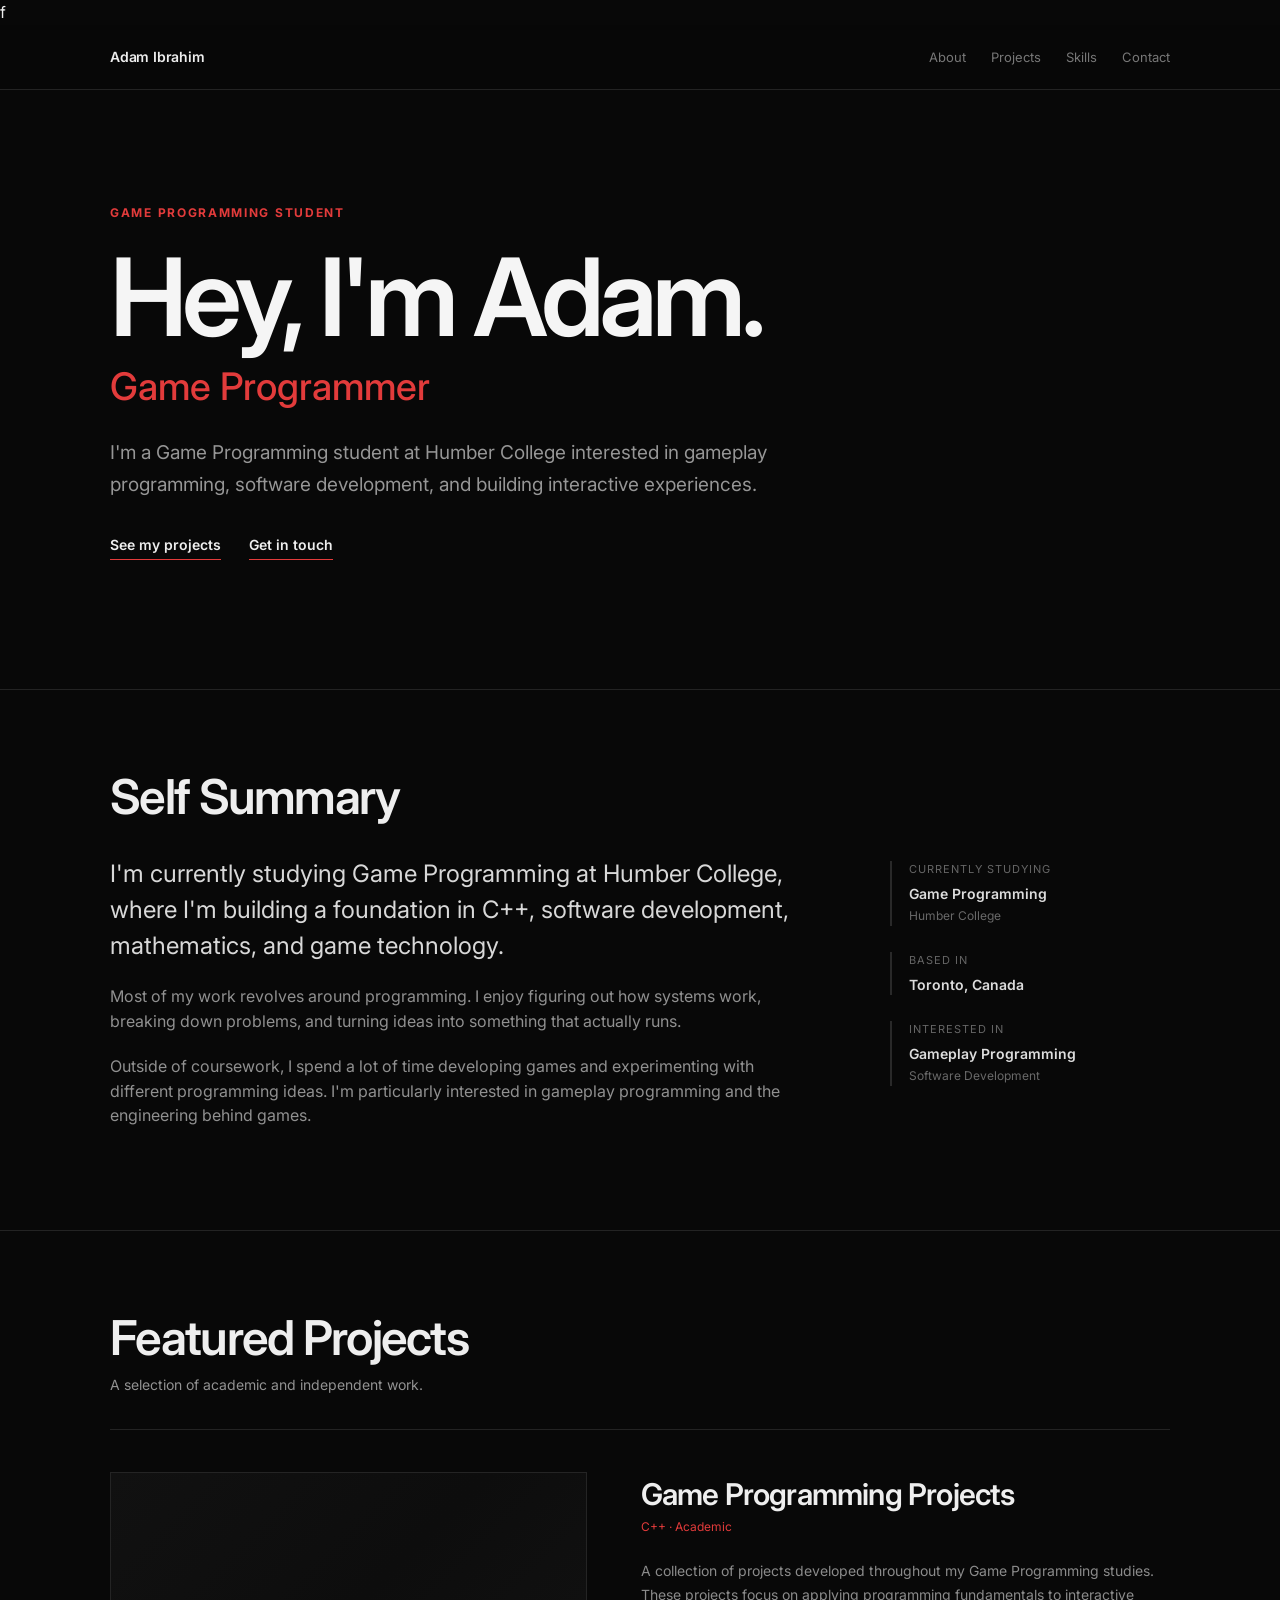
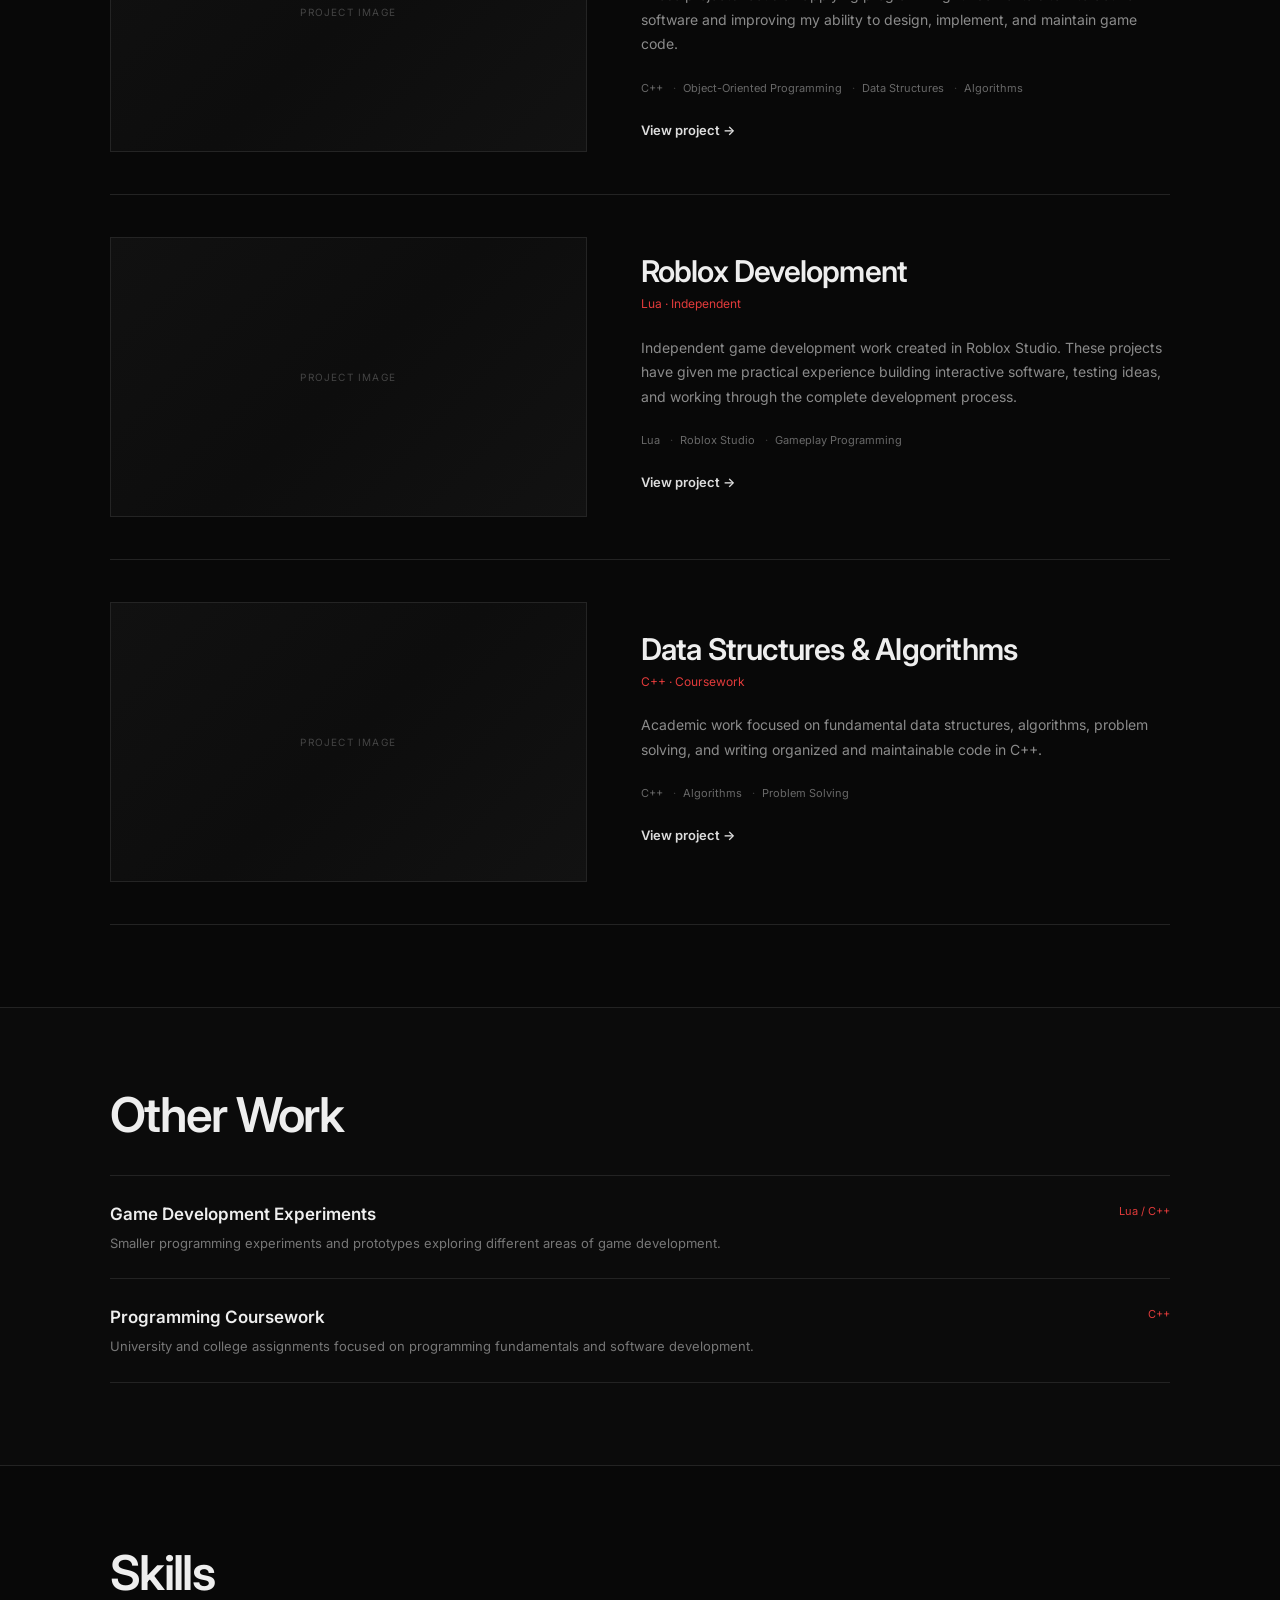
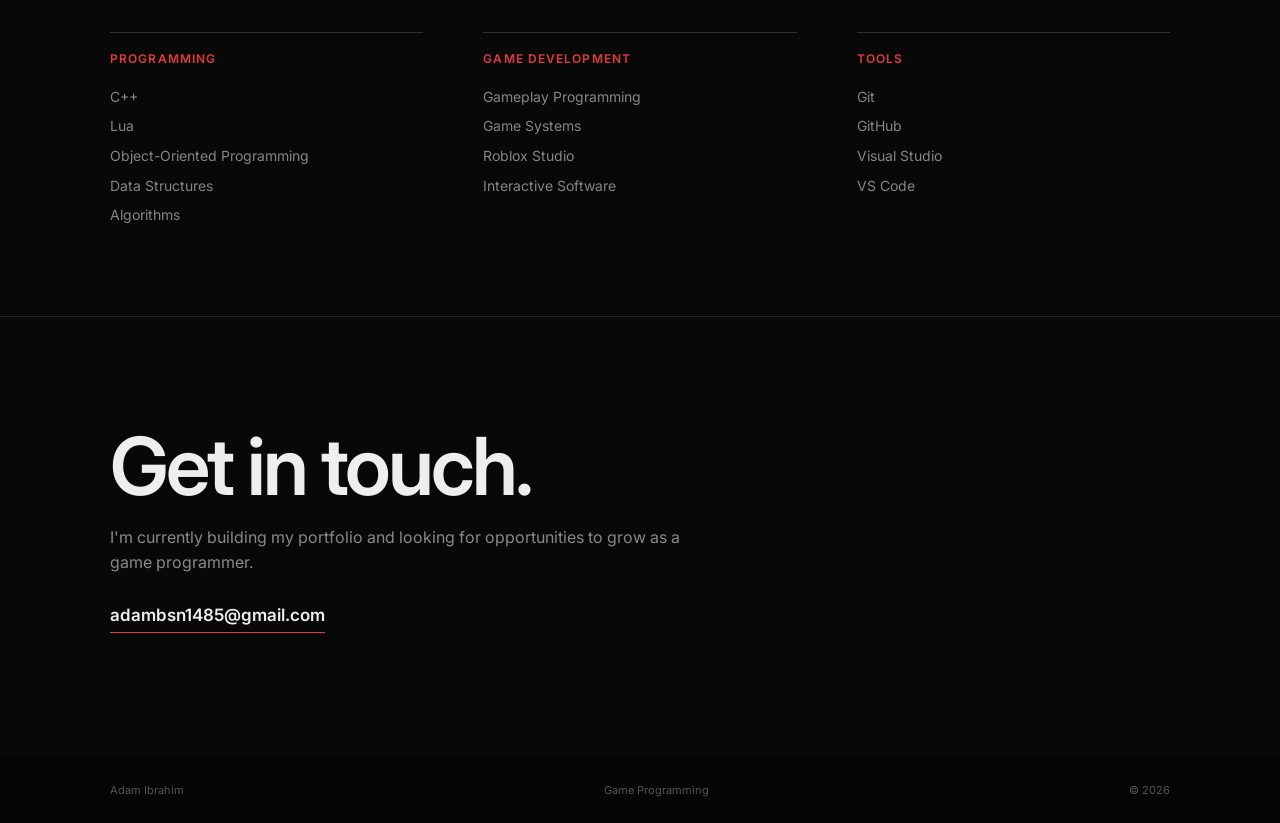
==== commit 6381ddd8: "Update index.html" ====
--- a/index.html
+++ b/index.html
@@ -3,7 +3,7 @@
 <head>
     <meta charset="UTF-8">
     <meta name="viewport" content="width=device-width, initial-scale=1.0">
-
+f
     <title>Adam Ibrahim — Game Programmer</title>
 
     <link rel="preconnect" href="https://fonts.googleapis.com">
@@ -76,7 +76,7 @@
             <div class="content-width">
 
                 <div class="section-heading">
-                    <h2>Character Bio</h2>
+                    <h2>Self Summary</h2>
                 </div>
 
                 <div class="about-layout">
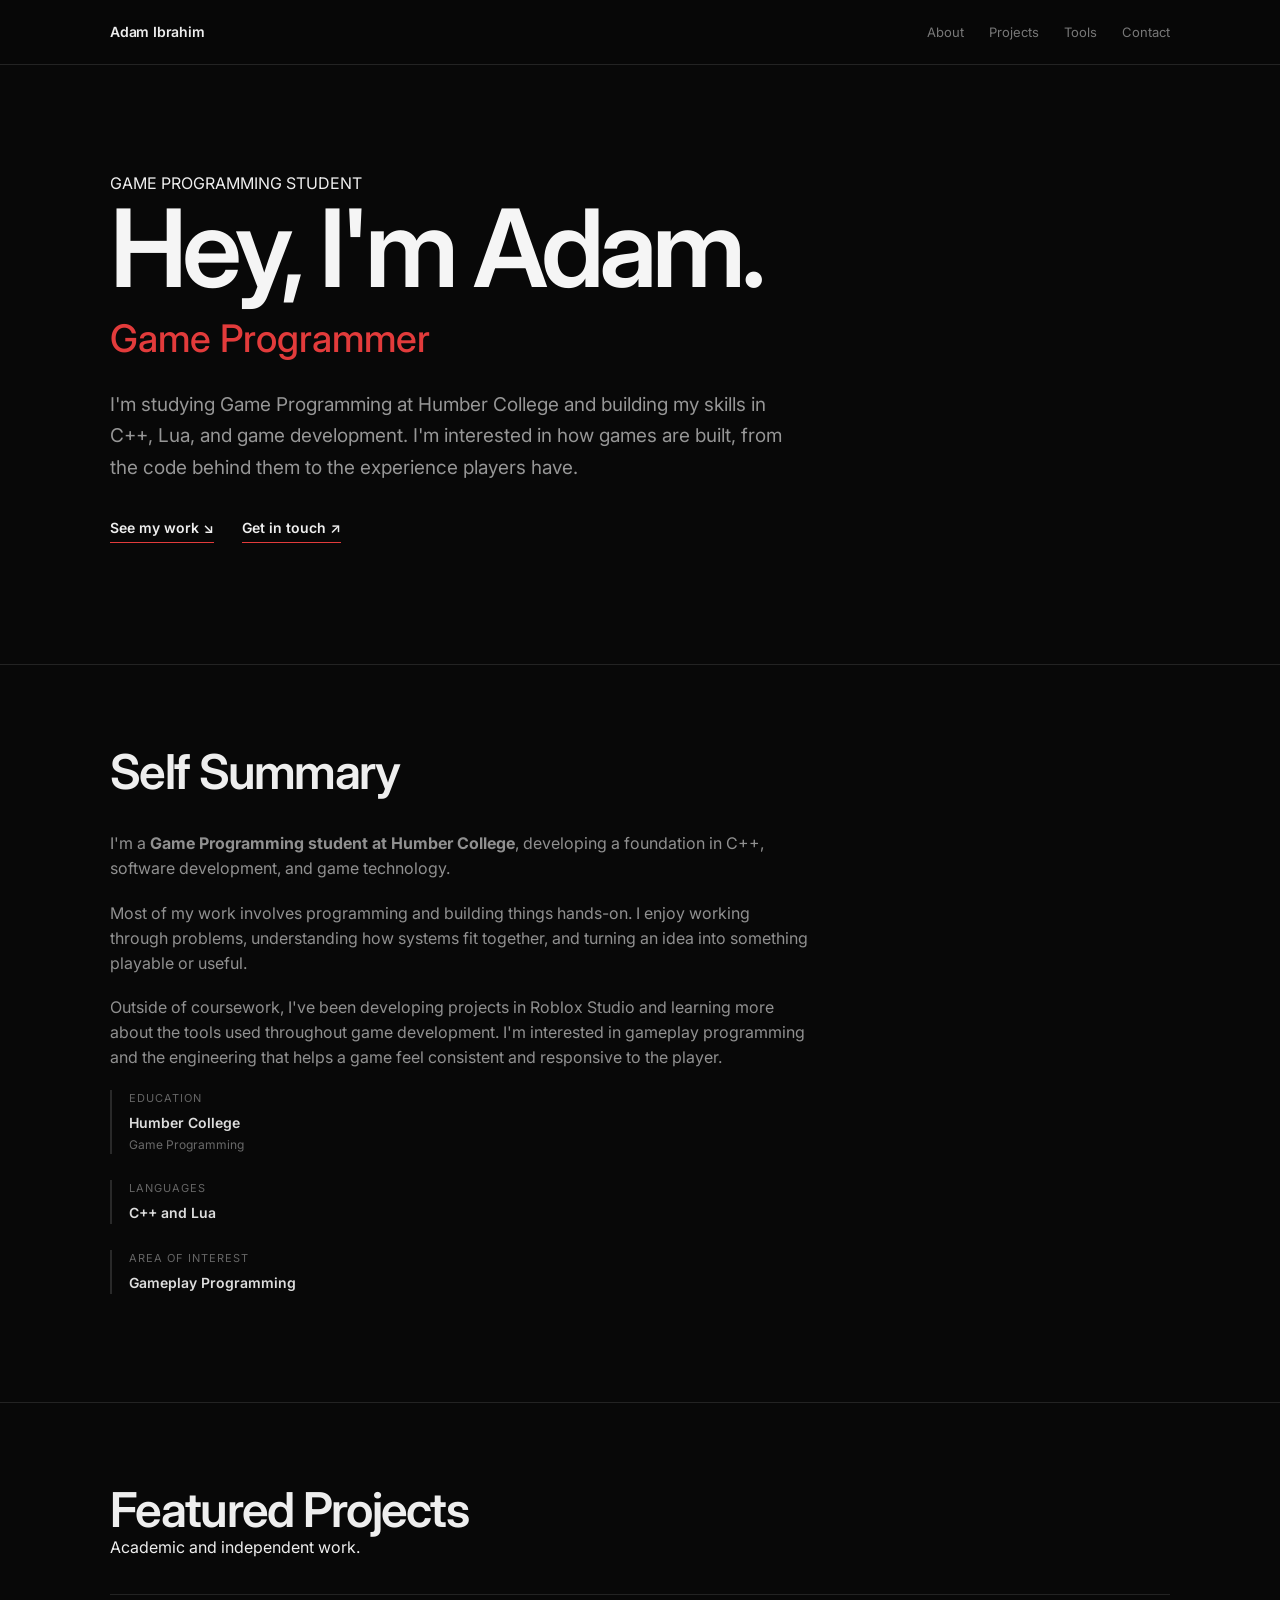
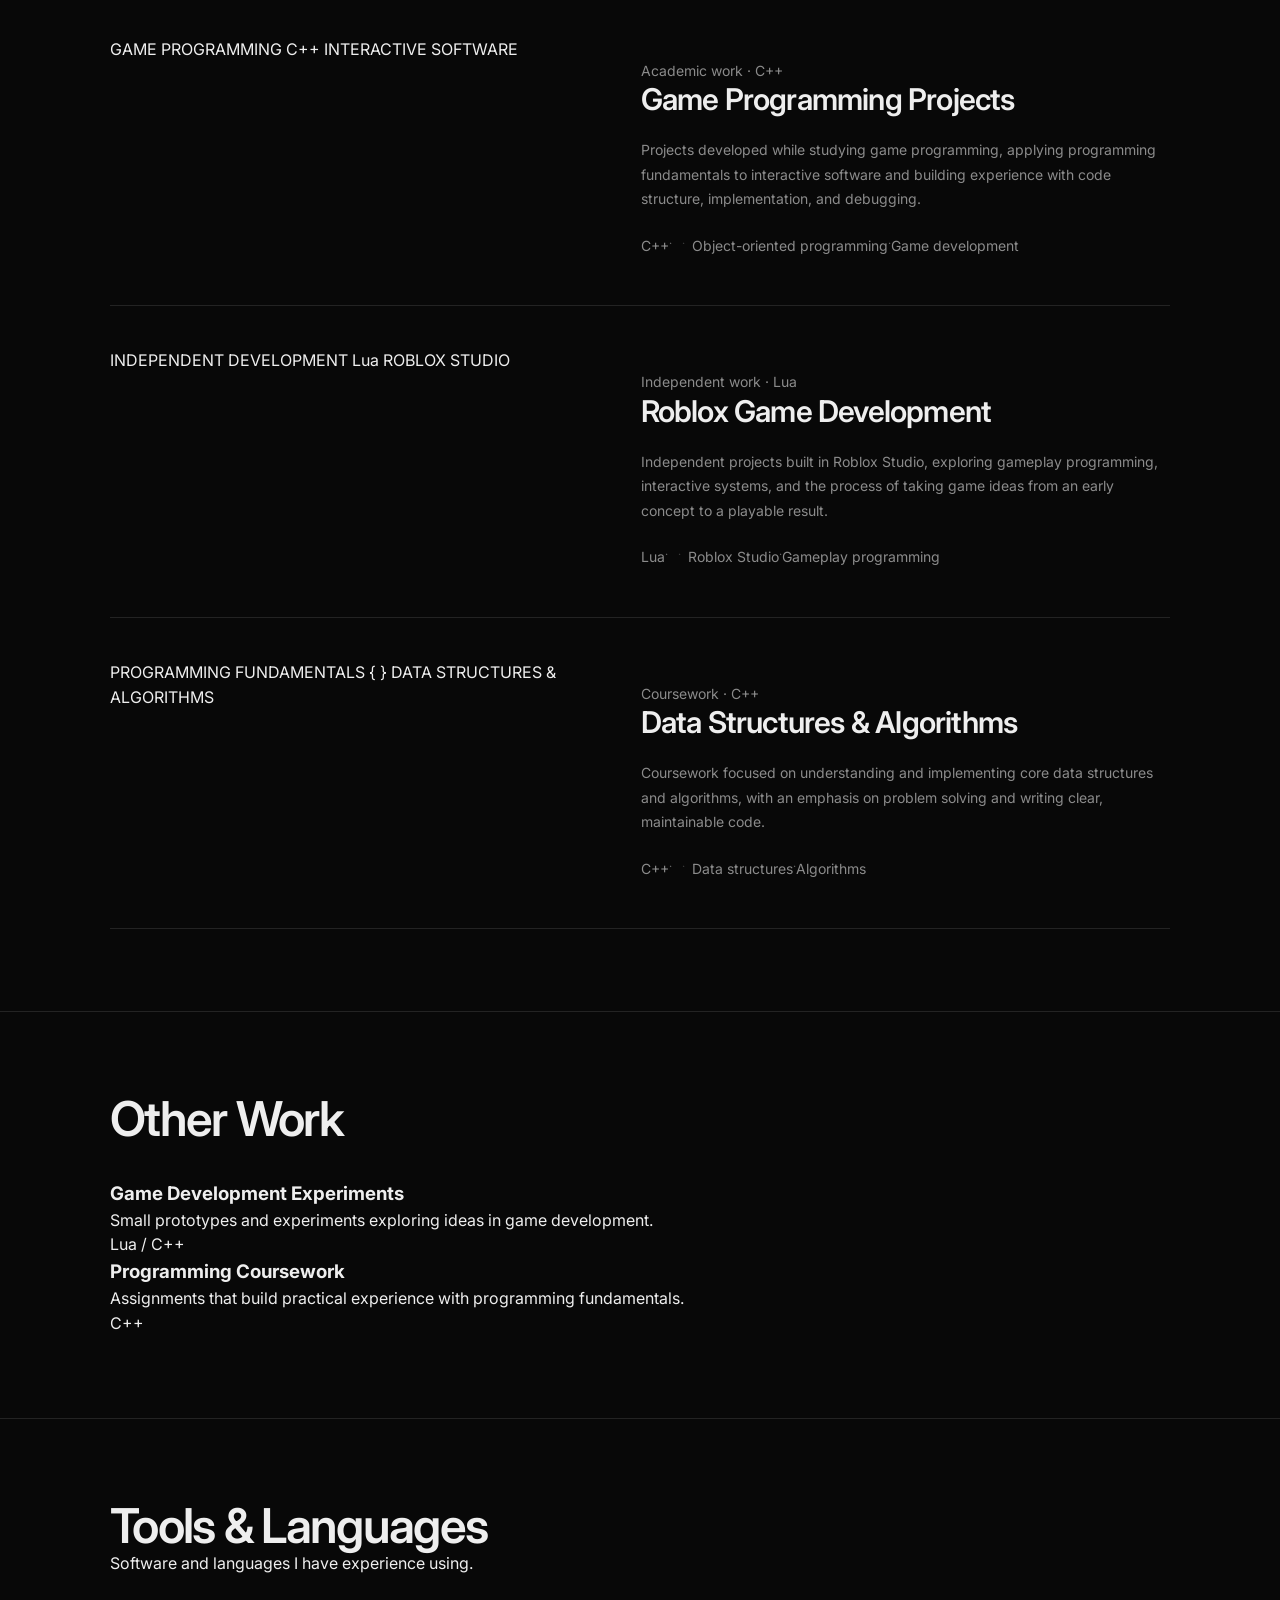
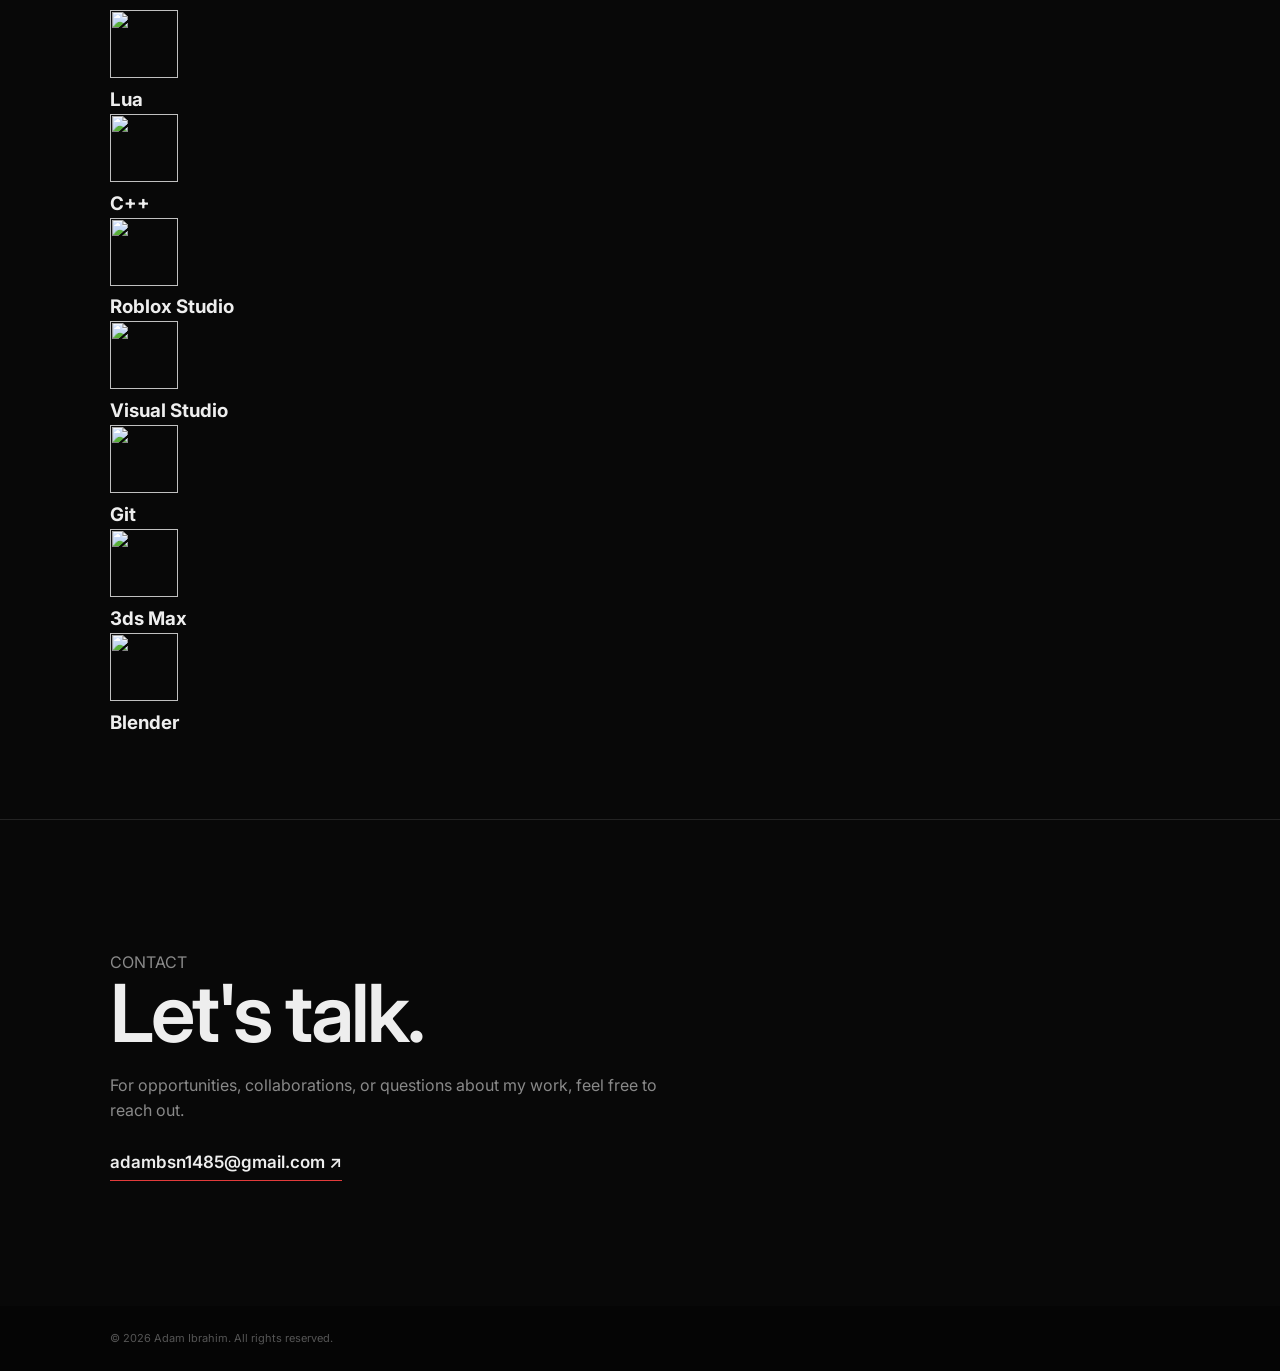
==== commit 9846d69d: "Update index.html" ====
--- a/index.html
+++ b/index.html
@@ -3,407 +3,240 @@
 <head>
     <meta charset="UTF-8">
     <meta name="viewport" content="width=device-width, initial-scale=1.0">
-f
-    <title>Adam Ibrahim — Game Programmer</title>
+    <meta name="theme-color" content="#080808">
+    <meta name="description" content="Adam Ibrahim's game programming portfolio.">
+    <title>Adam Ibrahim | Game Programming</title>
 
     <link rel="preconnect" href="https://fonts.googleapis.com">
     <link rel="preconnect" href="https://fonts.gstatic.com" crossorigin>
-    <link
-        href="https://fonts.googleapis.com/css2?family=Inter:wght@400;500;600;700&display=swap"
-        rel="stylesheet"
-    >
-
+    <link href="https://fonts.googleapis.com/css2?family=Inter:wght@400;500;600;700&display=swap" rel="stylesheet">
     <link rel="stylesheet" href="style.css">
+    <script src="script.js" defer></script>
 </head>
-
 <body>
-
     <header class="site-header">
         <div class="header-inner">
-
-            <a href="#top" class="site-name">
-                Adam Ibrahim
-            </a>
-
-            <nav>
+            <a class="site-name" href="#top">Adam Ibrahim</a>
+
+            <nav aria-label="Main navigation">
                 <a href="#about">About</a>
                 <a href="#projects">Projects</a>
-                <a href="#skills">Skills</a>
+                <a href="#tools">Tools</a>
                 <a href="#contact">Contact</a>
             </nav>
-
         </div>
     </header>
 
-
     <main id="top">
-
-        <!-- HERO -->
-
         <section class="hero">
             <div class="hero-inner">
-
                 <div class="hero-copy">
-                    <p class="small-label">GAME PROGRAMMING STUDENT</p>
-
-                    <h1>
-                        Hey, I'm Adam.
-                    </h1>
-
-                    <p class="hero-role">
-                        Game Programmer
+                    <p class="eyebrow">GAME PROGRAMMING STUDENT</p>
+                    <h1 class="hero-title">Hey, I'm <span class="hero-name">Adam.</span></h1>
+                    <p class="hero-role">Game Programmer</p>
+                    <p class="hero-description">
+                        I'm studying Game Programming at Humber College and building my skills in
+                        C++, Lua, and game development. I'm interested in how games are built,
+                        from the code behind them to the experience players have.
                     </p>
-
-                    <p class="hero-description">
-                        I'm a Game Programming student at Humber College
-                        interested in gameplay programming, software
-                        development, and building interactive experiences.
-                    </p>
-
                     <div class="hero-links">
-                        <a href="#projects">See my projects</a>
-                        <a href="mailto:adambsn1485@gmail.com">Get in touch</a>
-                    </div>
-                </div>
-
-            </div>
-        </section>
-
-
-        <!-- ABOUT -->
-
-        <section id="about" class="content-section">
-            <div class="content-width">
-
+                        <a href="#projects">See my work <span aria-hidden="true">↘</span></a>
+                        <a href="mailto:adambsn1485@gmail.com">Get in touch <span aria-hidden="true">↗</span></a>
+                    </div>
+                </div>
+            </div>
+        </section>
+
+        <section id="about" class="content-section reveal">
+            <div class="content-width">
                 <div class="section-heading">
                     <h2>Self Summary</h2>
                 </div>
 
-                <div class="about-layout">
-
+                <div class="about-grid">
                     <div class="about-main">
-
-                        <p class="large-paragraph">
-                            I'm currently studying Game Programming at
-                            Humber College, where I'm building a foundation
-                            in C++, software development, mathematics,
-                            and game technology.
-                        </p>
-
-                        <p>
-                            Most of my work revolves around programming.
-                            I enjoy figuring out how systems work, breaking
-                            down problems, and turning ideas into something
-                            that actually runs.
-                        </p>
-
-                        <p>
-                            Outside of coursework, I spend a lot of time
-                            developing games and experimenting with different
-                            programming ideas. I'm particularly interested
-                            in gameplay programming and the engineering
-                            behind games.
-                        </p>
-
-                    </div>
-
-                    <aside class="about-side">
-
+                        <p class="lead">
+                            I'm a <strong>Game Programming student at Humber College</strong>,
+                            developing a foundation in C++, software development, and game technology.
+                        </p>
+                        <p>
+                            Most of my work involves programming and building things hands-on. I enjoy
+                            working through problems, understanding how systems fit together, and turning
+                            an idea into something playable or useful.
+                        </p>
+                        <p>
+                            Outside of coursework, I've been developing projects in Roblox Studio and
+                            learning more about the tools used throughout game development. I'm interested
+                            in gameplay programming and the engineering that helps a game feel consistent
+                            and responsive to the player.
+                        </p>
+                    </div>
+
+                    <aside class="about-details" aria-label="Background">
                         <div class="info-block">
-                            <span>Currently studying</span>
-                            <strong>Game Programming</strong>
-                            <p>Humber College</p>
-                        </div>
-
+                            <span>Education</span>
+                            <strong>Humber College</strong>
+                            <p>Game Programming</p>
+                        </div>
                         <div class="info-block">
-                            <span>Based in</span>
-                            <strong>Toronto, Canada</strong>
-                        </div>
-
+                            <span>Languages</span>
+                            <strong>C++ and Lua</strong>
+                        </div>
                         <div class="info-block">
-                            <span>Interested in</span>
+                            <span>Area of interest</span>
                             <strong>Gameplay Programming</strong>
-                            <p>Software Development</p>
-                        </div>
-
+                        </div>
                     </aside>
-
-                </div>
-
-            </div>
-        </section>
-
-
-        <!-- FEATURED PROJECTS -->
-
-        <section id="projects" class="content-section">
-            <div class="content-width">
-
-                <div class="section-heading project-heading">
+                </div>
+            </div>
+        </section>
+
+        <section id="projects" class="content-section reveal">
+            <div class="content-width">
+                <div class="section-heading section-heading--projects">
                     <div>
                         <h2>Featured Projects</h2>
-
-                        <p>
-                            A selection of academic and independent work.
-                        </p>
-                    </div>
-                </div>
-
-
-                <!-- PROJECT -->
+                        <p>Academic and independent work.</p>
+                    </div>
+                </div>
 
                 <article class="project">
-
-                    <div class="project-preview">
-                        <div class="project-preview-placeholder">
-                            <span>PROJECT IMAGE</span>
-                        </div>
-                    </div>
-
+                    <div class="project-visual project-visual--cpp" aria-label="C++ project artwork">
+                        <span class="visual-kicker">GAME PROGRAMMING</span>
+                        <span class="visual-main">C++</span>
+                        <span class="visual-foot">INTERACTIVE SOFTWARE</span>
+                    </div>
                     <div class="project-details">
-
-                        <div class="project-title-row">
-                            <div>
-                                <h3>Game Programming Projects</h3>
-                                <p class="project-subtitle">
-                                    C++ · Academic
-                                </p>
-                            </div>
-                        </div>
-
-                        <p>
-                            A collection of projects developed throughout
-                            my Game Programming studies. These projects
-                            focus on applying programming fundamentals to
-                            interactive software and improving my ability
-                            to design, implement, and maintain game code.
-                        </p>
-
-                        <div class="project-meta">
-                            <span>C++</span>
-                            <span>Object-Oriented Programming</span>
-                            <span>Data Structures</span>
-                            <span>Algorithms</span>
-                        </div>
-
-                        <a href="#" class="project-link">
-                            View project →
-                        </a>
-
-                    </div>
-
+                        <p class="project-type">Academic work · C++</p>
+                        <h3>Game Programming Projects</h3>
+                        <p>
+                            Projects developed while studying game programming, applying programming
+                            fundamentals to interactive software and building experience with code
+                            structure, implementation, and debugging.
+                        </p>
+                        <p class="project-meta">C++ <span>·</span> Object-oriented programming <span>·</span> Game development</p>
+                    </div>
                 </article>
 
-
-                <!-- PROJECT -->
-
                 <article class="project">
-
-                    <div class="project-preview">
-                        <div class="project-preview-placeholder">
-                            <span>PROJECT IMAGE</span>
-                        </div>
-                    </div>
-
+                    <div class="project-visual project-visual--lua" aria-label="Lua game development artwork">
+                        <span class="visual-kicker">INDEPENDENT DEVELOPMENT</span>
+                        <span class="visual-main">Lua</span>
+                        <span class="visual-foot">ROBLOX STUDIO</span>
+                    </div>
                     <div class="project-details">
-
-                        <div class="project-title-row">
-                            <div>
-                                <h3>Roblox Development</h3>
-                                <p class="project-subtitle">
-                                    Lua · Independent
-                                </p>
-                            </div>
-                        </div>
-
-                        <p>
-                            Independent game development work created in
-                            Roblox Studio. These projects have given me
-                            practical experience building interactive
-                            software, testing ideas, and working through
-                            the complete development process.
-                        </p>
-
-                        <div class="project-meta">
-                            <span>Lua</span>
-                            <span>Roblox Studio</span>
-                            <span>Gameplay Programming</span>
-                        </div>
-
-                        <a href="#" class="project-link">
-                            View project →
-                        </a>
-
-                    </div>
-
+                        <p class="project-type">Independent work · Lua</p>
+                        <h3>Roblox Game Development</h3>
+                        <p>
+                            Independent projects built in Roblox Studio, exploring gameplay programming,
+                            interactive systems, and the process of taking game ideas from an early
+                            concept to a playable result.
+                        </p>
+                        <p class="project-meta">Lua <span>·</span> Roblox Studio <span>·</span> Gameplay programming</p>
+                    </div>
                 </article>
 
-
-                <!-- PROJECT -->
-
-                <article class="project">
-
-                    <div class="project-preview">
-                        <div class="project-preview-placeholder">
-                            <span>PROJECT IMAGE</span>
-                        </div>
-                    </div>
-
+                <article class="project project--last">
+                    <div class="project-visual project-visual--data" aria-label="Data structures project artwork">
+                        <span class="visual-kicker">PROGRAMMING FUNDAMENTALS</span>
+                        <span class="visual-main">{ }</span>
+                        <span class="visual-foot">DATA STRUCTURES &amp; ALGORITHMS</span>
+                    </div>
                     <div class="project-details">
-
-                        <div class="project-title-row">
-                            <div>
-                                <h3>Data Structures & Algorithms</h3>
-                                <p class="project-subtitle">
-                                    C++ · Coursework
-                                </p>
-                            </div>
-                        </div>
-
-                        <p>
-                            Academic work focused on fundamental data
-                            structures, algorithms, problem solving, and
-                            writing organized and maintainable code in C++.
-                        </p>
-
-                        <div class="project-meta">
-                            <span>C++</span>
-                            <span>Algorithms</span>
-                            <span>Problem Solving</span>
-                        </div>
-
-                        <a href="#" class="project-link">
-                            View project →
-                        </a>
-
-                    </div>
-
+                        <p class="project-type">Coursework · C++</p>
+                        <h3>Data Structures &amp; Algorithms</h3>
+                        <p>
+                            Coursework focused on understanding and implementing core data structures
+                            and algorithms, with an emphasis on problem solving and writing clear,
+                            maintainable code.
+                        </p>
+                        <p class="project-meta">C++ <span>·</span> Data structures <span>·</span> Algorithms</p>
+                    </div>
                 </article>
-
-            </div>
-        </section>
-
-
-        <!-- OTHER WORK -->
-
-        <section class="content-section showcase-section">
-            <div class="content-width">
-
+            </div>
+        </section>
+
+        <section class="content-section other-work-section reveal">
+            <div class="content-width">
                 <div class="section-heading">
                     <h2>Other Work</h2>
                 </div>
 
-                <div class="small-projects">
-
-                    <div class="small-project">
+                <div class="other-work-list">
+                    <article class="other-work-item">
                         <div>
                             <h3>Game Development Experiments</h3>
-                            <p>
-                                Smaller programming experiments and
-                                prototypes exploring different areas
-                                of game development.
-                            </p>
-                        </div>
-
+                            <p>Small prototypes and experiments exploring ideas in game development.</p>
+                        </div>
                         <span>Lua / C++</span>
-                    </div>
-
-                    <div class="small-project">
+                    </article>
+                    <article class="other-work-item">
                         <div>
                             <h3>Programming Coursework</h3>
-                            <p>
-                                University and college assignments focused
-                                on programming fundamentals and software
-                                development.
-                            </p>
-                        </div>
-
+                            <p>Assignments that build practical experience with programming fundamentals.</p>
+                        </div>
                         <span>C++</span>
-                    </div>
-
-                </div>
-
-            </div>
-        </section>
-
-
-        <!-- SKILLS -->
-
-        <section id="skills" class="content-section skills-section">
-            <div class="content-width">
-
+                    </article>
+                </div>
+            </div>
+        </section>
+
+        <section id="tools" class="content-section tools-section reveal">
+            <div class="content-width">
                 <div class="section-heading">
-                    <h2>Skills</h2>
-                </div>
-
-                <div class="skills-layout">
-
-                    <div class="skills-column">
-                        <h3>Programming</h3>
-
-                        <p>C++</p>
-                        <p>Lua</p>
-                        <p>Object-Oriented Programming</p>
-                        <p>Data Structures</p>
-                        <p>Algorithms</p>
-                    </div>
-
-                    <div class="skills-column">
-                        <h3>Game Development</h3>
-
-                        <p>Gameplay Programming</p>
-                        <p>Game Systems</p>
-                        <p>Roblox Studio</p>
-                        <p>Interactive Software</p>
-                    </div>
-
-                    <div class="skills-column">
-                        <h3>Tools</h3>
-
-                        <p>Git</p>
-                        <p>GitHub</p>
-                        <p>Visual Studio</p>
-                        <p>VS Code</p>
-                    </div>
-
-                </div>
-
-            </div>
-        </section>
-
-
-        <!-- CONTACT -->
-
-        <section id="contact" class="contact-section">
-            <div class="content-width">
-
-                <h2>Get in touch.</h2>
-
-                <p>
-                    I'm currently building my portfolio and looking
-                    for opportunities to grow as a game programmer.
+                    <h2>Tools &amp; Languages</h2>
+                    <p>Software and languages I have experience using.</p>
+                </div>
+
+                <div class="tools-grid">
+                    <article class="tool-card">
+                        <div class="tool-image"><img src="assets/icons/lua.svg" alt="" width="68" height="68"></div>
+                        <h3>Lua</h3>
+                    </article>
+                    <article class="tool-card">
+                        <div class="tool-image"><img src="assets/icons/cplusplus.svg" alt="" width="68" height="68"></div>
+                        <h3>C++</h3>
+                    </article>
+                    <article class="tool-card">
+                        <div class="tool-image"><img src="assets/icons/roblox-studio.svg" alt="" width="68" height="68"></div>
+                        <h3>Roblox Studio</h3>
+                    </article>
+                    <article class="tool-card">
+                        <div class="tool-image"><img src="assets/icons/visual-studio.svg" alt="" width="68" height="68"></div>
+                        <h3>Visual Studio</h3>
+                    </article>
+                    <article class="tool-card">
+                        <div class="tool-image"><img src="assets/icons/git.svg" alt="" width="68" height="68"></div>
+                        <h3>Git</h3>
+                    </article>
+                    <article class="tool-card">
+                        <div class="tool-image"><img src="assets/icons/3ds-max.svg" alt="" width="68" height="68"></div>
+                        <h3>3ds Max</h3>
+                    </article>
+                    <article class="tool-card">
+                        <div class="tool-image"><img src="assets/icons/blender.svg" alt="" width="68" height="68"></div>
+                        <h3>Blender</h3>
+                    </article>
+                </div>
+            </div>
+        </section>
+
+        <section id="contact" class="contact-section reveal">
+            <div class="content-width">
+                <p class="eyebrow">CONTACT</p>
+                <h2>Let's talk.</h2>
+                <p class="contact-copy">
+                    For opportunities, collaborations, or questions about my work, feel free to reach out.
                 </p>
-
-                <a
-                    href="mailto:adambsn1485@gmail.com"
-                    class="contact-email"
-                >
-                    adambsn1485@gmail.com
-                </a>
-
-            </div>
-        </section>
-
+                <a class="contact-email" href="mailto:adambsn1485@gmail.com">adambsn1485@gmail.com <span aria-hidden="true">↗</span></a>
+            </div>
+        </section>
     </main>
 
-
-    <footer>
+    <footer class="site-footer">
         <div class="footer-inner">
-            <span>Adam Ibrahim</span>
-            <span>Game Programming</span>
-            <span>© 2026</span>
+            <p>© 2026 Adam Ibrahim. All rights reserved.</p>
         </div>
     </footer>
-
 </body>
 </html>
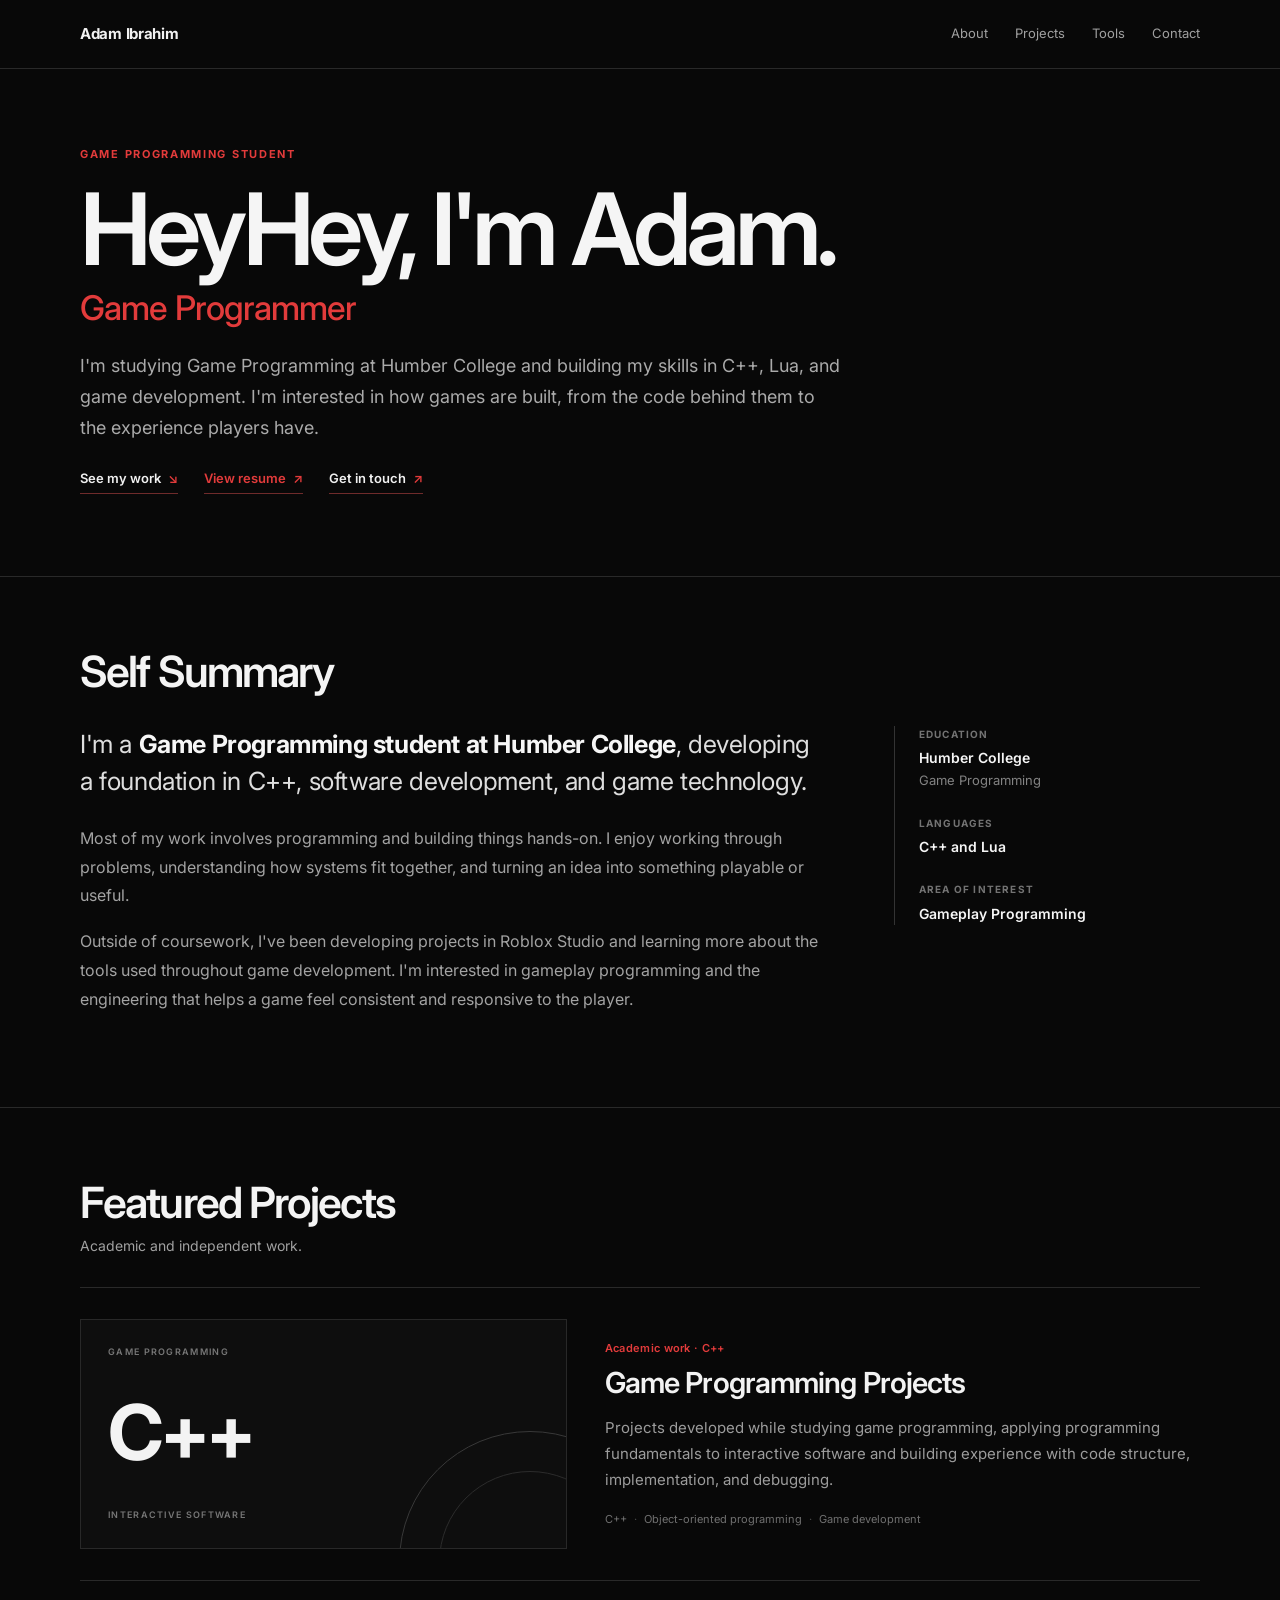
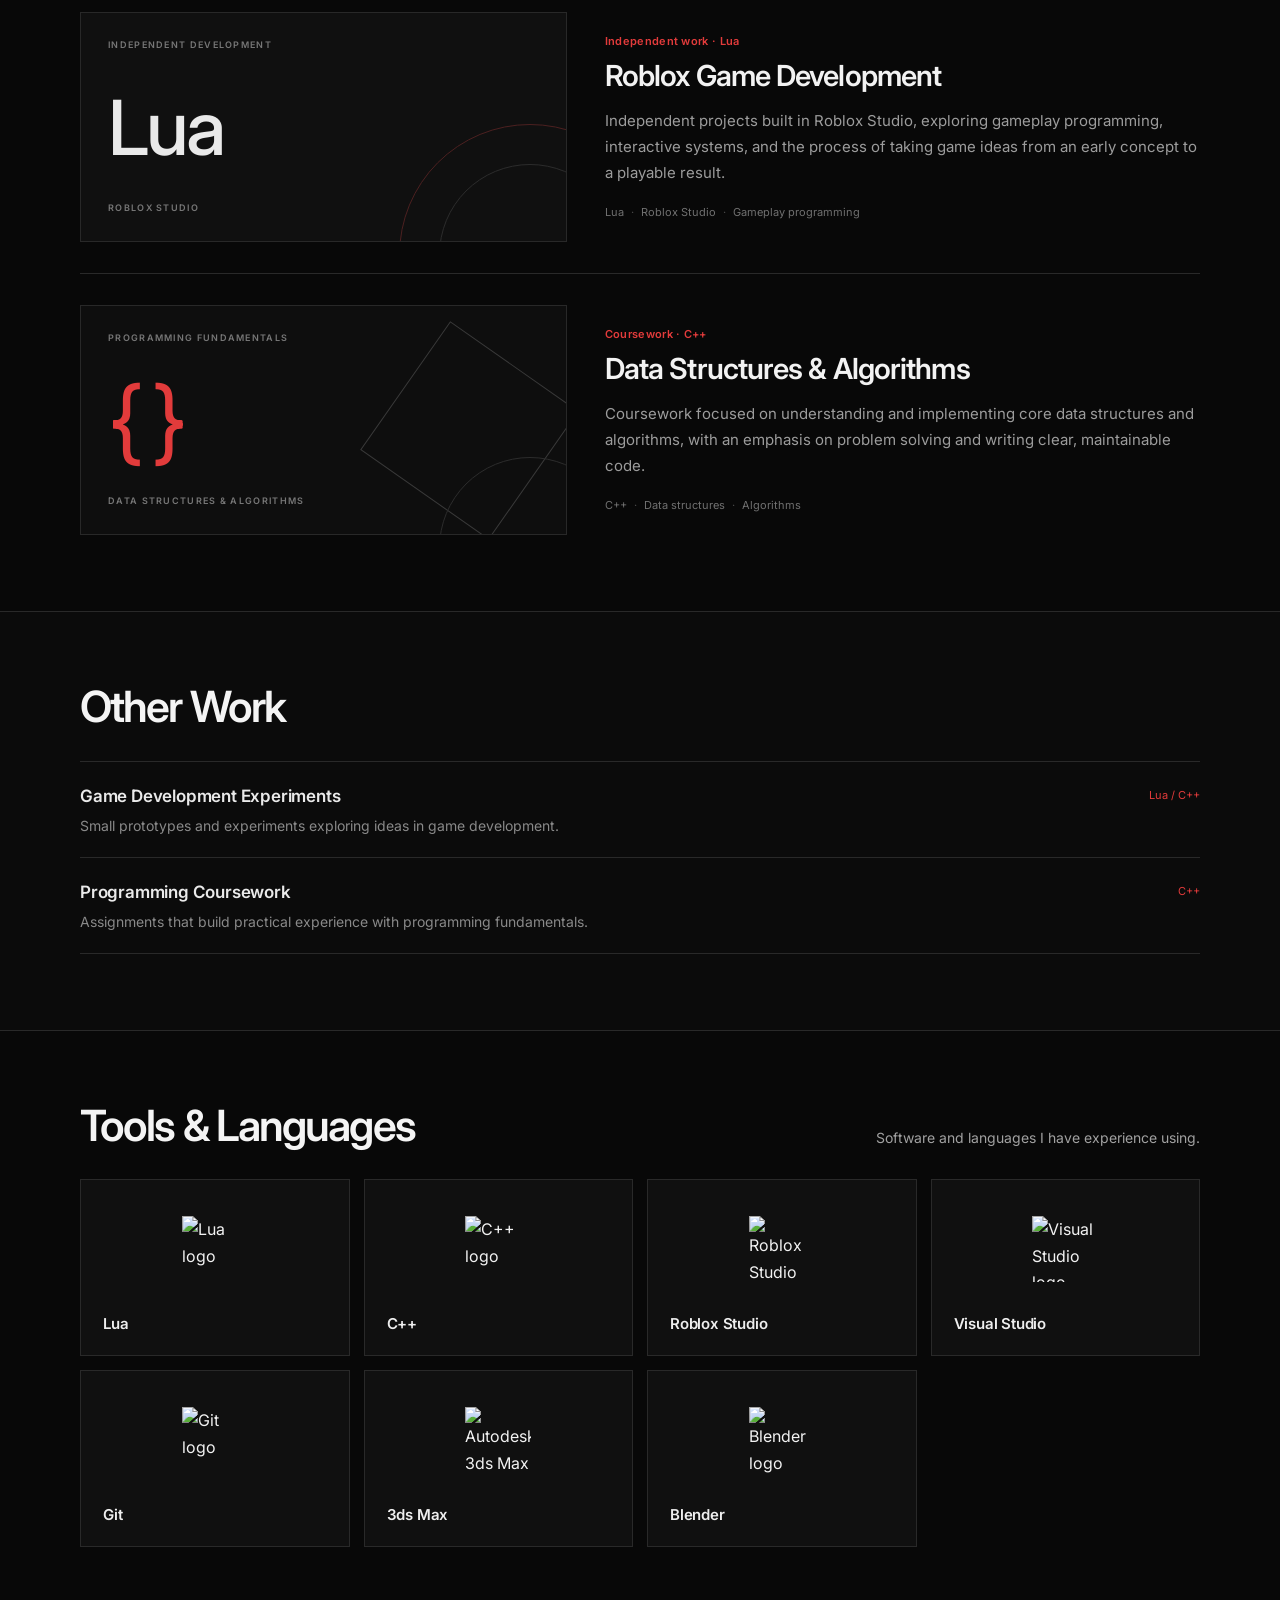
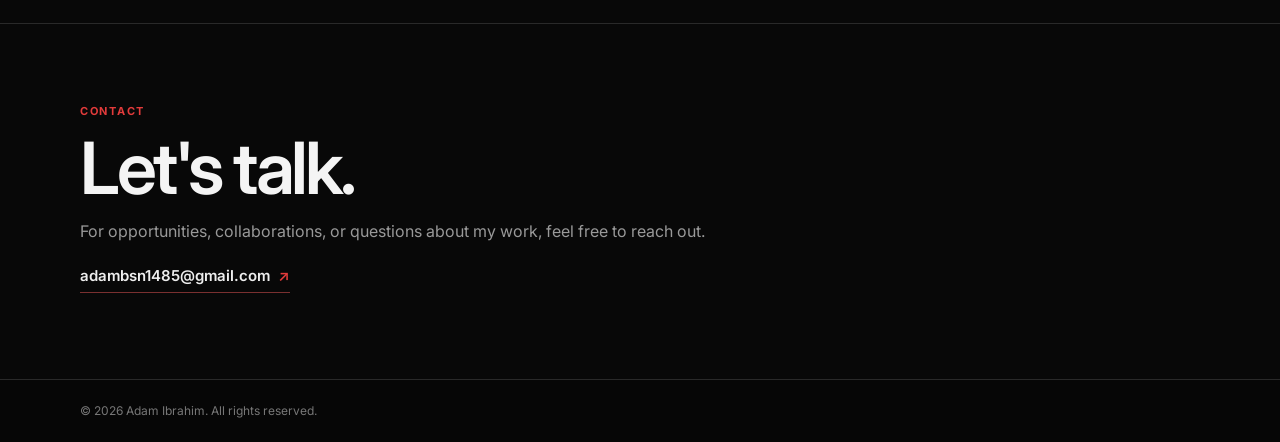
==== commit 4597f129: "Update index.html" ====
--- a/index.html
+++ b/index.html
@@ -32,7 +32,7 @@
             <div class="hero-inner">
                 <div class="hero-copy">
                     <p class="eyebrow">GAME PROGRAMMING STUDENT</p>
-                    <h1 class="hero-title">Hey, I'm <span class="hero-name">Adam.</span></h1>
+                    <h1 class="hero-title"><span class="greeting-word" data-greeting aria-hidden="true">Hey</span><span class="visually-hidden">Hey</span>, I'm <span class="hero-name">Adam.</span></h1>
                     <p class="hero-role">Game Programmer</p>
                     <p class="hero-description">
                         I'm studying Game Programming at Humber College and building my skills in
@@ -41,6 +41,11 @@
                     </p>
                     <div class="hero-links">
                         <a href="#projects">See my work <span aria-hidden="true">↘</span></a>
+                        <!-- Add your resume PDF beside index.html and name it resume.pdf. -->
+                        <a class="resume-button" href="resume.pdf" target="_blank" rel="noopener">
+                            <span class="resume-button__label">View resume</span>
+                            <span class="resume-button__arrow" aria-hidden="true">↗</span>
+                        </a>
                         <a href="mailto:adambsn1485@gmail.com">Get in touch <span aria-hidden="true">↗</span></a>
                     </div>
                 </div>
@@ -189,32 +194,46 @@
                 </div>
 
                 <div class="tools-grid">
-                    <article class="tool-card">
-                        <div class="tool-image"><img src="assets/icons/lua.svg" alt="" width="68" height="68"></div>
+                    <article class="tool-card tool-card--lua">
+                        <div class="tool-image">
+                            <img src="https://raw.githubusercontent.com/devicons/devicon/master/icons/lua/lua-original.svg" alt="Lua logo" loading="lazy" decoding="async">
+                        </div>
                         <h3>Lua</h3>
                     </article>
-                    <article class="tool-card">
-                        <div class="tool-image"><img src="assets/icons/cplusplus.svg" alt="" width="68" height="68"></div>
+                    <article class="tool-card tool-card--cpp">
+                        <div class="tool-image">
+                            <img src="https://raw.githubusercontent.com/isocpp/logos/master/cpp_logo.svg" alt="C++ logo" loading="lazy" decoding="async">
+                        </div>
                         <h3>C++</h3>
                     </article>
-                    <article class="tool-card">
-                        <div class="tool-image"><img src="assets/icons/roblox-studio.svg" alt="" width="68" height="68"></div>
+                    <article class="tool-card tool-card--roblox">
+                        <div class="tool-image">
+                            <img src="https://cdn.jsdelivr.net/npm/@thesvg/icons/icons/roblox-studio.svg" alt="Roblox Studio logo" loading="lazy" decoding="async">
+                        </div>
                         <h3>Roblox Studio</h3>
                     </article>
-                    <article class="tool-card">
-                        <div class="tool-image"><img src="assets/icons/visual-studio.svg" alt="" width="68" height="68"></div>
+                    <article class="tool-card tool-card--visual-studio">
+                        <div class="tool-image">
+                            <img src="https://raw.githubusercontent.com/devicons/devicon/master/icons/visualstudio/visualstudio-original.svg" alt="Visual Studio logo" loading="lazy" decoding="async">
+                        </div>
                         <h3>Visual Studio</h3>
                     </article>
-                    <article class="tool-card">
-                        <div class="tool-image"><img src="assets/icons/git.svg" alt="" width="68" height="68"></div>
+                    <article class="tool-card tool-card--git">
+                        <div class="tool-image">
+                            <img src="https://git-scm.com/images/logos/downloads/Git-Icon-1788C.svg" alt="Git logo" loading="lazy" decoding="async">
+                        </div>
                         <h3>Git</h3>
                     </article>
-                    <article class="tool-card">
-                        <div class="tool-image"><img src="assets/icons/3ds-max.svg" alt="" width="68" height="68"></div>
+                    <article class="tool-card tool-card--3dsmax">
+                        <div class="tool-image tool-image--wide">
+                            <img src="https://commons.wikimedia.org/wiki/Special:FilePath/Autodesk_3ds_Max_Logo.svg" alt="Autodesk 3ds Max logo" loading="lazy" decoding="async">
+                        </div>
                         <h3>3ds Max</h3>
                     </article>
-                    <article class="tool-card">
-                        <div class="tool-image"><img src="assets/icons/blender.svg" alt="" width="68" height="68"></div>
+                    <article class="tool-card tool-card--blender">
+                        <div class="tool-image">
+                            <img src="https://download.blender.org/branding/square/blender_icon_512x512.png" alt="Blender logo" loading="lazy" decoding="async">
+                        </div>
                         <h3>Blender</h3>
                     </article>
                 </div>
--- a/style.css
+++ b/style.css
@@ -1,12 +1,13 @@
 :root {
     --background: #080808;
-    --surface: #0e0e0e;
-    --text: #eeeeee;
-    --muted: #929292;
-    --faint: #5d5d5d;
-    --line: #232323;
+    --surface: #101010;
+    --surface-hover: #151515;
+    --text: #f2f2f2;
+    --muted: #a1a1a1;
+    --quiet: #777;
+    --line: #292929;
     --accent: #e23b3b;
-    --content: 1060px;
+    --content-width: 1120px;
 }
 
 * {
@@ -17,57 +18,67 @@
 
 html {
     scroll-behavior: smooth;
+    scroll-padding-top: 78px;
 }
 
 body {
     background: var(--background);
     color: var(--text);
-    font-family: "Inter", Arial, sans-serif;
-    line-height: 1.55;
+    font-family: "Inter", Arial, Helvetica, sans-serif;
+    font-size: 16px;
+    line-height: 1.65;
     -webkit-font-smoothing: antialiased;
+    text-rendering: optimizeLegibility;
+}
+
+::selection {
+    color: #fff;
+    background: #963030;
 }
 
 a {
     color: inherit;
     text-decoration: none;
+}
+
+img {
+    display: block;
+    max-width: 100%;
+}
+
+strong {
+    color: #f6f6f6;
+    font-weight: 700;
 }
 
 .content-width,
 .header-inner,
 .hero-inner,
 .footer-inner {
-    width: min(var(--content), calc(100% - 64px));
-    margin: 0 auto;
-}
-
-
-/* =========================
-   HEADER
-========================= */
-
+    width: min(var(--content-width), calc(100% - 56px));
+    margin-inline: auto;
+}
+
+/* Header */
 .site-header {
-    position: sticky;
-    top: 0;
-    z-index: 10;
-
-    background: rgba(8, 8, 8, 0.94);
     border-bottom: 1px solid var(--line);
-
-    backdrop-filter: blur(12px);
+    background: #080808;
 }
 
 .header-inner {
-    height: 64px;
-
+    min-height: 68px;
     display: flex;
     align-items: center;
     justify-content: space-between;
+    gap: 30px;
 }
 
 .site-name {
-    font-size: 14px;
-    font-weight: 600;
-    letter-spacing: -0.2px;
+    flex-shrink: 0;
+    font-size: 15px;
+    font-weight: 700;
+    letter-spacing: -0.3px;
+    transition: color 180ms ease;
 }
 
 .site-name:hover {
@@ -77,579 +88,784 @@
 nav {
     display: flex;
     align-items: center;
-    gap: 25px;
+    gap: 27px;
 }
 
 nav a {
+    position: relative;
+    padding: 22px 0;
+    color: #a0a0a0;
     font-size: 13px;
-    color: #777;
-    transition: color 0.2s ease;
-}
-
-nav a:hover {
+    transition: color 180ms ease;
+}
+
+nav a::after {
+    position: absolute;
+    content: "";
+    right: 0;
+    bottom: 16px;
+    left: 0;
+    height: 1px;
+    background: var(--accent);
+    transform: scaleX(0);
+    transform-origin: left;
+    transition: transform 180ms ease;
+}
+
+nav a:hover,
+nav a:focus-visible {
     color: #fff;
 }
 
-
-/* =========================
-   HERO
-========================= */
-
+nav a:hover::after,
+nav a:focus-visible::after {
+    transform: scaleX(1);
+}
+
+/* Hero */
 .hero {
-    min-height: 600px;
-
+    border-bottom: 1px solid var(--line);
+}
+
+.hero-inner {
+    min-height: 455px;
     display: flex;
     align-items: center;
-
-    border-bottom: 1px solid var(--line);
-}
-
-.hero-inner {
-    padding: 80px 0 95px;
+    padding-block: 76px 82px;
 }
 
 .hero-copy {
-    max-width: 850px;
-}
-
-.small-label {
-    margin-bottom: 22px;
-
-    color: var(--accent);
-
-    font-size: 12px;
+    width: 100%;
+    max-width: 940px;
+}
+
+.eyebrow {
+    margin-bottom: 15px;
+    color: var(--accent);
+    font-size: 11px;
     font-weight: 700;
     letter-spacing: 1.7px;
 }
 
-.hero h1 {
-    font-size: clamp(64px, 9vw, 108px);
-    font-weight: 600;
-    letter-spacing: -5px;
-    line-height: 0.96;
-
+.hero-title {
+    display: inline-block;
+    max-width: 100%;
     color: #f5f5f5;
+    font-size: clamp(58px, 7.8vw, 100px);
+    font-weight: 600;
+    letter-spacing: -5.5px;
+    line-height: 1.02;
+    transform: translate3d(var(--title-x, 0px), var(--title-y, 0px), 0);
+    transition: transform 240ms cubic-bezier(.2, .7, .2, 1);
+    will-change: transform;
+}
+
+.hero-name {
+    display: inline-block;
+    transition: color 220ms ease;
+}
+
+.hero-title:hover .hero-name {
+    color: var(--accent);
 }
 
 .hero-role {
-    margin-top: 19px;
-
-    font-size: clamp(25px, 3vw, 38px);
-    line-height: 1.05;
+    margin-top: 7px;
+    color: var(--accent);
+    font-size: clamp(23px, 3vw, 34px);
     font-weight: 500;
-
-    color: var(--accent);
+    letter-spacing: -0.9px;
+    line-height: 1.25;
 }
 
 .hero-description {
-    max-width: 680px;
-
-    margin-top: 30px;
-
-    font-size: clamp(16px, 1.7vw, 19px);
-    line-height: 1.65;
-
-    color: #969696;
+    max-width: 760px;
+    margin-top: 22px;
+    color: #aaa;
+    font-size: clamp(16px, 1.55vw, 18px);
+    line-height: 1.7;
 }
 
 .hero-links {
     display: flex;
-    gap: 28px;
-
-    margin-top: 34px;
+    flex-wrap: wrap;
+    gap: 26px;
+    margin-top: 25px;
 }
 
 .hero-links a {
-    position: relative;
-
-    padding-bottom: 4px;
-
-    font-size: 14px;
-    font-weight: 600;
-    color: #eee;
-}
-
-.hero-links a::after {
-    content: "";
-
-    position: absolute;
-    left: 0;
-    right: 0;
-    bottom: 0;
-
-    height: 1px;
-
-    background: var(--accent);
+    display: inline-flex;
+    align-items: center;
+    gap: 7px;
+    padding-bottom: 3px;
+    border-bottom: 1px solid #6f2b2b;
+    color: #f0f0f0;
+    font-size: 13px;
+    font-weight: 600;
+    transition: color 180ms ease, border-color 180ms ease;
+}
+
+.hero-links a span {
+    color: var(--accent);
+    transition: transform 180ms ease;
 }
 
 .hero-links a:hover {
     color: var(--accent);
-}
-
-
-/* =========================
-   GENERAL SECTIONS
-========================= */
-
+    border-color: var(--accent);
+}
+
+.hero-links a:hover span {
+    transform: translate(2px, -2px);
+}
+
+/* Content sections */
 .content-section {
-    padding: 82px 0;
+    padding: 70px 0 76px;
     border-bottom: 1px solid var(--line);
 }
 
 .section-heading {
-    margin-bottom: 34px;
-}
-
-.section-heading h2 {
-    font-size: clamp(32px, 4vw, 48px);
-    line-height: 1.05;
-    font-weight: 600;
-    letter-spacing: -1.7px;
-}
-
-.project-heading {
     display: flex;
     align-items: flex-end;
     justify-content: space-between;
-}
-
-.project-heading p {
-    margin-top: 10px;
-
+    gap: 24px;
+    margin-bottom: 31px;
+}
+
+.section-heading h2 {
+    color: #f4f4f4;
+    font-size: clamp(32px, 4vw, 43px);
+    font-weight: 600;
+    letter-spacing: -1.9px;
+    line-height: 1.12;
+}
+
+.section-heading > p,
+.section-heading div > p {
+    margin-top: 8px;
+    color: var(--muted);
     font-size: 14px;
-    color: var(--muted);
-}
-
-
-/* =========================
-   ABOUT
-========================= */
-
-.about-layout {
+}
+
+/* Self Summary */
+.about-grid {
     display: grid;
-    grid-template-columns: minmax(0, 1.6fr) 280px;
-    gap: 90px;
+    grid-template-columns: minmax(0, 1.7fr) minmax(215px, 0.7fr);
+    gap: 70px;
+    align-items: start;
 }
 
 .about-main {
-    max-width: 700px;
+    max-width: 760px;
 }
 
 .about-main p {
-    margin-bottom: 20px;
-
+    margin-bottom: 17px;
+    color: #a3a3a3;
     font-size: 16px;
-    color: #909090;
-}
-
-.about-main .large-paragraph {
-    font-size: clamp(19px, 2.2vw, 24px);
+    line-height: 1.8;
+}
+
+.about-main .lead {
+    margin-bottom: 23px;
+    color: #dedede;
+    font-size: clamp(20px, 2.2vw, 25px);
     line-height: 1.5;
-    color: #d8d8d8;
-}
-
-.about-side {
-    padding-top: 5px;
+    letter-spacing: -0.4px;
+}
+
+.about-details {
+    padding-left: 24px;
+    border-left: 1px solid #333;
 }
 
 .info-block {
-    margin-bottom: 26px;
-    padding-left: 17px;
-
-    border-left: 2px solid #292929;
+    margin-bottom: 23px;
+}
+
+.info-block:last-child {
+    margin-bottom: 0;
 }
 
 .info-block span {
     display: block;
-
-    margin-bottom: 5px;
-
-    font-size: 11px;
+    margin-bottom: 4px;
+    color: #737373;
+    font-size: 10px;
+    font-weight: 700;
+    letter-spacing: 1.2px;
     text-transform: uppercase;
-    letter-spacing: 1px;
-
-    color: #656565;
 }
 
 .info-block strong {
     display: block;
-
     font-size: 14px;
     font-weight: 600;
-
-    color: #ddd;
 }
 
 .info-block p {
-    margin-top: 2px;
-
-    font-size: 12px;
-    color: #696969;
-}
-
-
-/* =========================
-   PROJECTS
-========================= */
+    margin-top: 1px;
+    color: #838383;
+    font-size: 13px;
+}
+
+/* Featured projects */
+.section-heading--projects {
+    margin-bottom: 30px;
+}
 
 .project {
     display: grid;
-    grid-template-columns: minmax(300px, 0.9fr) minmax(0, 1fr);
-
-    gap: 54px;
-
-    padding: 42px 0;
-
+    grid-template-columns: minmax(280px, 0.9fr) minmax(0, 1.1fr);
+    align-items: center;
+    gap: 38px;
+    padding: 31px 0;
     border-top: 1px solid var(--line);
 }
 
-.project:last-child {
+.project--last {
+    padding-bottom: 0;
+}
+
+.project-visual {
+    position: relative;
+    min-height: 230px;
+    overflow: hidden;
+    display: flex;
+    flex-direction: column;
+    align-items: flex-start;
+    justify-content: space-between;
+    padding: 25px 27px;
+    border: 1px solid #282828;
+    background: #0e0e0e;
+    isolation: isolate;
+}
+
+.project-visual::before,
+.project-visual::after {
+    position: absolute;
+    z-index: -1;
+    content: "";
+    pointer-events: none;
+}
+
+.project-visual::before {
+    width: 260px;
+    height: 260px;
+    right: -95px;
+    bottom: -145px;
+    border: 1px solid #383838;
+    border-radius: 50%;
+}
+
+.project-visual::after {
+    width: 180px;
+    height: 180px;
+    right: -55px;
+    bottom: -105px;
+    border: 1px solid #2c2c2c;
+    border-radius: 50%;
+}
+
+.project-visual--lua {
+    background: #101010;
+}
+
+.project-visual--lua::before {
+    border-color: #4c2020;
+}
+
+.project-visual--data::before {
+    width: 155px;
+    height: 155px;
+    right: 18px;
+    bottom: 25px;
+    border-radius: 0;
+    transform: rotate(35deg);
+    border-color: #393939;
+}
+
+.visual-kicker,
+.visual-foot {
+    color: #777;
+    font-size: 9px;
+    font-weight: 600;
+    letter-spacing: 1.3px;
+}
+
+.visual-main {
+    color: #f3f3f3;
+    font-size: clamp(58px, 6vw, 80px);
+    font-weight: 700;
+    letter-spacing: -4px;
+    line-height: 1;
+}
+
+.project-visual--lua .visual-main {
+    color: #e9e9e9;
+    font-size: 76px;
+    font-weight: 500;
+    letter-spacing: -3px;
+}
+
+.project-visual--data .visual-main {
+    color: var(--accent);
+    font-size: 92px;
+    font-weight: 400;
+    letter-spacing: -7px;
+}
+
+.project-details {
+    max-width: 610px;
+}
+
+.project-type {
+    margin-bottom: 8px;
+    color: var(--accent);
+    font-size: 11px;
+    font-weight: 600;
+    letter-spacing: 0.3px;
+}
+
+.project-details h3 {
+    color: #f2f2f2;
+    font-size: clamp(22px, 2.5vw, 29px);
+    font-weight: 600;
+    letter-spacing: -0.9px;
+    line-height: 1.22;
+}
+
+.project-details > p:not(.project-type):not(.project-meta) {
+    margin-top: 14px;
+    color: #9c9c9c;
+    font-size: 15px;
+    line-height: 1.75;
+}
+
+.project-meta {
+    display: flex;
+    flex-wrap: wrap;
+    gap: 0 7px;
+    margin-top: 17px;
+    color: #707070;
+    font-size: 11px;
+}
+
+.project-meta span {
+    color: #4a4a4a;
+}
+
+/* Other Work */
+.other-work-section {
+    background: #0b0b0b;
+}
+
+.other-work-list {
+    border-top: 1px solid var(--line);
+}
+
+.other-work-item {
+    display: flex;
+    align-items: flex-start;
+    justify-content: space-between;
+    gap: 30px;
+    padding: 20px 0;
     border-bottom: 1px solid var(--line);
 }
 
-.project-preview {
-    min-height: 280px;
-}
-
-.project-preview-placeholder {
-    height: 100%;
-
-    min-height: 280px;
-
+.other-work-item h3 {
+    color: #eaeaea;
+    font-size: 17px;
+    font-weight: 600;
+    letter-spacing: -0.2px;
+}
+
+.other-work-item p {
+    margin-top: 4px;
+    color: #898989;
+    font-size: 14px;
+}
+
+.other-work-item > span {
+    flex-shrink: 0;
+    padding-top: 4px;
+    color: var(--accent);
+    font-size: 11px;
+}
+
+/* Tools and languages: image tiles instead of a plain skills list */
+.tools-section .section-heading {
+    margin-bottom: 30px;
+}
+
+.tools-grid {
+    display: grid;
+    grid-template-columns: repeat(4, minmax(0, 1fr));
+    gap: 14px;
+}
+
+.tool-card {
+    min-height: 175px;
+    display: flex;
+    flex-direction: column;
+    align-items: flex-start;
+    justify-content: space-between;
+    padding: 21px 22px 18px;
+    border: 1px solid #292929;
+    background: var(--surface);
+    transition: transform 220ms ease, border-color 220ms ease, background-color 220ms ease;
+}
+
+.tool-card:hover {
+    transform: translateY(-4px);
+    border-color: #713030;
+    background: var(--surface-hover);
+}
+
+.tool-image {
+    width: 100%;
+    min-height: 96px;
     display: flex;
     align-items: center;
     justify-content: center;
-
-    background:
-        linear-gradient(
-            135deg,
-            #111 0%,
-            #0d0d0d 50%,
-            #121212 100%
-        );
-
-    border: 1px solid #242424;
-}
-
-.project-preview-placeholder span {
-    font-size: 10px;
-    letter-spacing: 1.2px;
-    color: #444;
-}
-
-.project-details {
-    align-self: center;
-    padding-bottom: 5px;
-}
-
-.project-title-row {
-    display: flex;
-    justify-content: space-between;
-    align-items: flex-start;
-}
-
-.project-details h3 {
-    font-size: clamp(23px, 2.4vw, 30px);
-    line-height: 1.1;
-    font-weight: 600;
-    letter-spacing: -0.8px;
-}
-
-.project-subtitle {
-    margin-top: 7px;
-
+}
+
+.tool-image img {
+    width: 66px;
+    height: 66px;
+    object-fit: contain;
+    transition: transform 220ms ease;
+}
+
+.tool-card:hover .tool-image img {
+    transform: scale(1.06);
+}
+
+.tool-card h3 {
+    width: 100%;
+    margin-top: 15px;
+    color: #eee;
+    font-size: 15px;
+    font-weight: 600;
+    letter-spacing: -0.2px;
+}
+
+/* Contact */
+.contact-section {
+    padding: 78px 0 86px;
+    border-bottom: 1px solid var(--line);
+}
+
+.contact-section .eyebrow {
+    margin-bottom: 10px;
+}
+
+.contact-section h2 {
+    color: #f4f4f4;
+    font-size: clamp(46px, 6.5vw, 72px);
+    font-weight: 600;
+    letter-spacing: -3.5px;
+    line-height: 1.05;
+}
+
+.contact-copy {
+    max-width: 630px;
+    margin-top: 12px;
+    color: #999;
+    font-size: 16px;
+}
+
+.contact-email {
+    display: inline-flex;
+    align-items: center;
+    gap: 8px;
+    margin-top: 20px;
+    padding-bottom: 3px;
+    border-bottom: 1px solid #7a3030;
+    color: #eee;
+    font-size: 15px;
+    font-weight: 600;
+    transition: color 180ms ease, border-color 180ms ease;
+}
+
+.contact-email span {
+    color: var(--accent);
+    transition: transform 180ms ease;
+}
+
+.contact-email:hover {
+    color: var(--accent);
+    border-color: var(--accent);
+}
+
+.contact-email:hover span {
+    transform: translate(2px, -2px);
+}
+
+/* Footer */
+.site-footer {
+    background: #060606;
+}
+
+.footer-inner {
+    min-height: 62px;
+    display: flex;
+    align-items: center;
+}
+
+.footer-inner p {
+    color: #777;
     font-size: 12px;
-    color: var(--accent);
-}
-
-.project-details > p {
-    max-width: 600px;
-
-    margin-top: 22px;
-
-    font-size: 14px;
-    line-height: 1.75;
-
-    color: #8b8b8b;
-}
-
-.project-meta {
-    display: flex;
-    flex-wrap: wrap;
-    gap: 0;
-
-    margin-top: 23px;
-}
-
-.project-meta span {
-    font-size: 11px;
-    color: #686868;
-}
-
-.project-meta span:not(:last-child)::after {
-    content: " · ";
-    margin: 0 7px;
-
-    color: #3c3c3c;
-}
-
-.project-link {
-    display: inline-block;
-
-    margin-top: 23px;
-
-    font-size: 13px;
-    font-weight: 600;
-    color: #ddd;
-}
-
-.project-link:hover {
-    color: var(--accent);
-}
-
-
-/* =========================
-   OTHER WORK
-========================= */
-
-.showcase-section {
-    background: #0b0b0b;
-}
-
-.small-projects {
-    border-top: 1px solid var(--line);
-}
-
-.small-project {
-    display: grid;
-    grid-template-columns: 1fr 130px;
-    gap: 30px;
-
-    padding: 25px 0;
-
-    border-bottom: 1px solid var(--line);
-}
-
-.small-project h3 {
-    font-size: 17px;
-    font-weight: 600;
-}
-
-.small-project p {
-    max-width: 680px;
-
-    margin-top: 6px;
-
-    font-size: 13px;
-    color: #777;
-}
-
-.small-project > span {
-    padding-top: 2px;
-
-    font-size: 11px;
-    color: var(--accent);
-    text-align: right;
-}
-
-
-/* =========================
-   SKILLS
-========================= */
-
-.skills-layout {
-    display: grid;
-    grid-template-columns: repeat(3, 1fr);
-
-    gap: 60px;
-}
-
-.skills-column {
-    border-top: 1px solid #303030;
-    padding-top: 17px;
-}
-
-.skills-column h3 {
-    margin-bottom: 17px;
-
-    font-size: 12px;
-    font-weight: 600;
-    text-transform: uppercase;
-    letter-spacing: 1.1px;
-
-    color: var(--accent);
-}
-
-.skills-column p {
-    margin-bottom: 8px;
-
-    font-size: 14px;
-    color: #858585;
-}
-
-
-/* =========================
-   CONTACT
-========================= */
-
-.contact-section {
-    padding: 110px 0 125px;
-}
-
-.contact-section h2 {
-    max-width: 800px;
-
-    font-size: clamp(48px, 7vw, 80px);
-    line-height: 0.98;
-    font-weight: 600;
-    letter-spacing: -3px;
-}
-
-.contact-section p {
-    max-width: 570px;
-
-    margin-top: 20px;
-
-    font-size: 16px;
-    color: #898989;
-}
-
-.contact-email {
-    display: inline-block;
-
-    margin-top: 27px;
-
-    font-size: 17px;
-    font-weight: 600;
-
-    color: #eee;
-
-    border-bottom: 1px solid var(--accent);
-    padding-bottom: 4px;
-}
-
-.contact-email:hover {
-    color: var(--accent);
-}
-
-
-/* =========================
-   FOOTER
-========================= */
-
-footer {
-    background: #050505;
-}
-
-.footer-inner {
-    min-height: 65px;
-
-    display: flex;
-    align-items: center;
-    justify-content: space-between;
-
-    font-size: 11px;
-    color: #555;
-}
-
-
-/* =========================
-   MOBILE
-========================= */
-
-@media (max-width: 800px) {
-
+}
+
+/* Subtle reveal animation. Content remains visible if JavaScript is unavailable. */
+.js .reveal {
+    opacity: 0;
+    transform: translateY(14px);
+    transition: opacity 500ms ease, transform 500ms cubic-bezier(.2, .65, .25, 1);
+}
+
+.js .reveal.is-visible {
+    opacity: 1;
+    transform: translateY(0);
+}
+
+.js .tool-card {
+    transition: opacity 420ms ease, transform 220ms ease, border-color 220ms ease, background-color 220ms ease;
+}
+
+.js .tools-grid .tool-card {
+    opacity: 0;
+    transform: translateY(12px);
+}
+
+.js .tools-grid .tool-card.is-visible {
+    opacity: 1;
+    transform: translateY(0);
+}
+
+.js .tools-grid .tool-card.is-visible:hover {
+    transform: translateY(-4px);
+}
+
+/* Responsive */
+@media (max-width: 850px) {
     .content-width,
     .header-inner,
     .hero-inner,
     .footer-inner {
-        width: min(100% - 34px, var(--content));
-    }
-
-    nav {
-        gap: 14px;
-    }
-
-    nav a {
-        font-size: 12px;
-    }
-
-    .hero {
-        min-height: 500px;
-    }
-
-    .hero-inner {
-        padding: 70px 0 80px;
-    }
-
-    .about-layout {
-        grid-template-columns: 1fr;
-        gap: 45px;
+        width: min(var(--content-width), calc(100% - 40px));
+    }
+
+    .about-grid {
+        grid-template-columns: minmax(0, 1fr) 220px;
+        gap: 36px;
     }
 
     .project {
-        grid-template-columns: 1fr;
-        gap: 30px;
-    }
-
-    .project-preview,
-    .project-preview-placeholder {
-        min-height: 220px;
-    }
-
-    .skills-layout {
-        grid-template-columns: 1fr;
-        gap: 35px;
-    }
-}
-
-
-@media (max-width: 520px) {
-
+        grid-template-columns: minmax(220px, 0.85fr) minmax(0, 1.15fr);
+        gap: 25px;
+    }
+
+    .project-visual {
+        min-height: 215px;
+        padding: 21px;
+    }
+
+    .tools-grid {
+        grid-template-columns: repeat(3, minmax(0, 1fr));
+    }
+}
+
+@media (max-width: 620px) {
     .content-width,
     .header-inner,
     .hero-inner,
     .footer-inner {
-        width: calc(100% - 28px);
+        width: calc(100% - 32px);
     }
 
     .header-inner {
+        min-height: 62px;
+        gap: 14px;
+    }
+
+    .site-name {
+        font-size: 13px;
+    }
+
+    nav {
+        gap: 13px;
+    }
+
+    nav a {
+        padding: 19px 0;
+        font-size: 11px;
+    }
+
+    nav a::after {
+        bottom: 13px;
+    }
+
+    .hero-inner {
+        min-height: 0;
+        padding-block: 76px 72px;
+    }
+
+    .hero-title {
+        font-size: clamp(48px, 11vw, 69px);
+        letter-spacing: -3.6px;
+    }
+
+    .hero-role {
+        font-size: 25px;
+    }
+
+    .hero-description {
+        margin-top: 18px;
+        font-size: 15px;
+    }
+
+    .hero-links {
+        gap: 20px;
+        margin-top: 22px;
+    }
+
+    .content-section {
+        padding: 58px 0 62px;
+    }
+
+    .section-heading {
+        margin-bottom: 24px;
+    }
+
+    .section-heading h2 {
+        font-size: 34px;
+        letter-spacing: -1.4px;
+    }
+
+    .about-grid {
+        grid-template-columns: 1fr;
+        gap: 27px;
+    }
+
+    .about-main .lead {
+        font-size: 21px;
+    }
+
+    .about-main p {
+        font-size: 15px;
+    }
+
+    .about-details {
+        display: grid;
+        grid-template-columns: repeat(2, minmax(0, 1fr));
+        gap: 18px 20px;
+        padding: 21px 0 0;
+        border-left: 0;
+        border-top: 1px solid #333;
+    }
+
+    .info-block {
+        margin: 0;
+    }
+
+    .project {
+        grid-template-columns: 1fr;
+        gap: 20px;
+        padding: 25px 0;
+    }
+
+    .project-visual {
+        min-height: 190px;
+    }
+
+    .visual-main {
+        font-size: 66px;
+    }
+
+    .project-details h3 {
+        font-size: 25px;
+    }
+
+    .project-details > p:not(.project-type):not(.project-meta) {
+        font-size: 14px;
+    }
+
+    .other-work-item {
+        flex-direction: column;
+        gap: 7px;
+    }
+
+    .other-work-item h3 {
+        font-size: 16px;
+    }
+
+    .tools-grid {
+        grid-template-columns: repeat(2, minmax(0, 1fr));
+        gap: 10px;
+    }
+
+    .tool-card {
+        min-height: 155px;
+        padding: 16px;
+    }
+
+    .tool-image {
+        min-height: 85px;
+    }
+
+    .tool-image img {
+        width: 58px;
         height: 58px;
     }
 
+    .tool-card h3 {
+        font-size: 14px;
+    }
+
+    .contact-section {
+        padding: 65px 0 70px;
+    }
+
+    .contact-section h2 {
+        font-size: 54px;
+        letter-spacing: -2.5px;
+    }
+}
+
+@media (max-width: 380px) {
     nav {
-        gap: 11px;
+        gap: 9px;
     }
 
     nav a {
-        font-size: 11px;
-    }
-
-    .hero h1 {
-        letter-spacing: -3px;
-    }
-
-    .hero-description {
-        font-size: 16px;
-    }
-
-    .content-section {
-        padding: 65px 0;
-    }
-
-    .small-project {
-        grid-template-columns: 1fr;
-        gap: 8px;
-    }
-
-    .small-project > span {
-        text-align: left;
-    }
-
-    .footer-inner {
-        padding: 18px 0;
-
-        flex-wrap: wrap;
-        gap: 8px;
-    }
-}
+        font-size: 10px;
+    }
+
+    .site-name {
+        font-size: 12px;
+    }
+}
+
+@media (prefers-reduced-motion: reduce) {
+    html {
+        scroll-behavior: auto;
+    }
+
+    *,
+    *::before,
+    *::after {
+        animation-duration: 0.01ms !important;
+        animation-iteration-count: 1 !important;
+        transition-duration: 0.01ms !important;
+        scroll-behavior: auto !important;
+    }
+
+    .js .reveal,
+    .js .tools-grid .tool-card {
+        opacity: 1;
+        transform: none;
+    }
+}
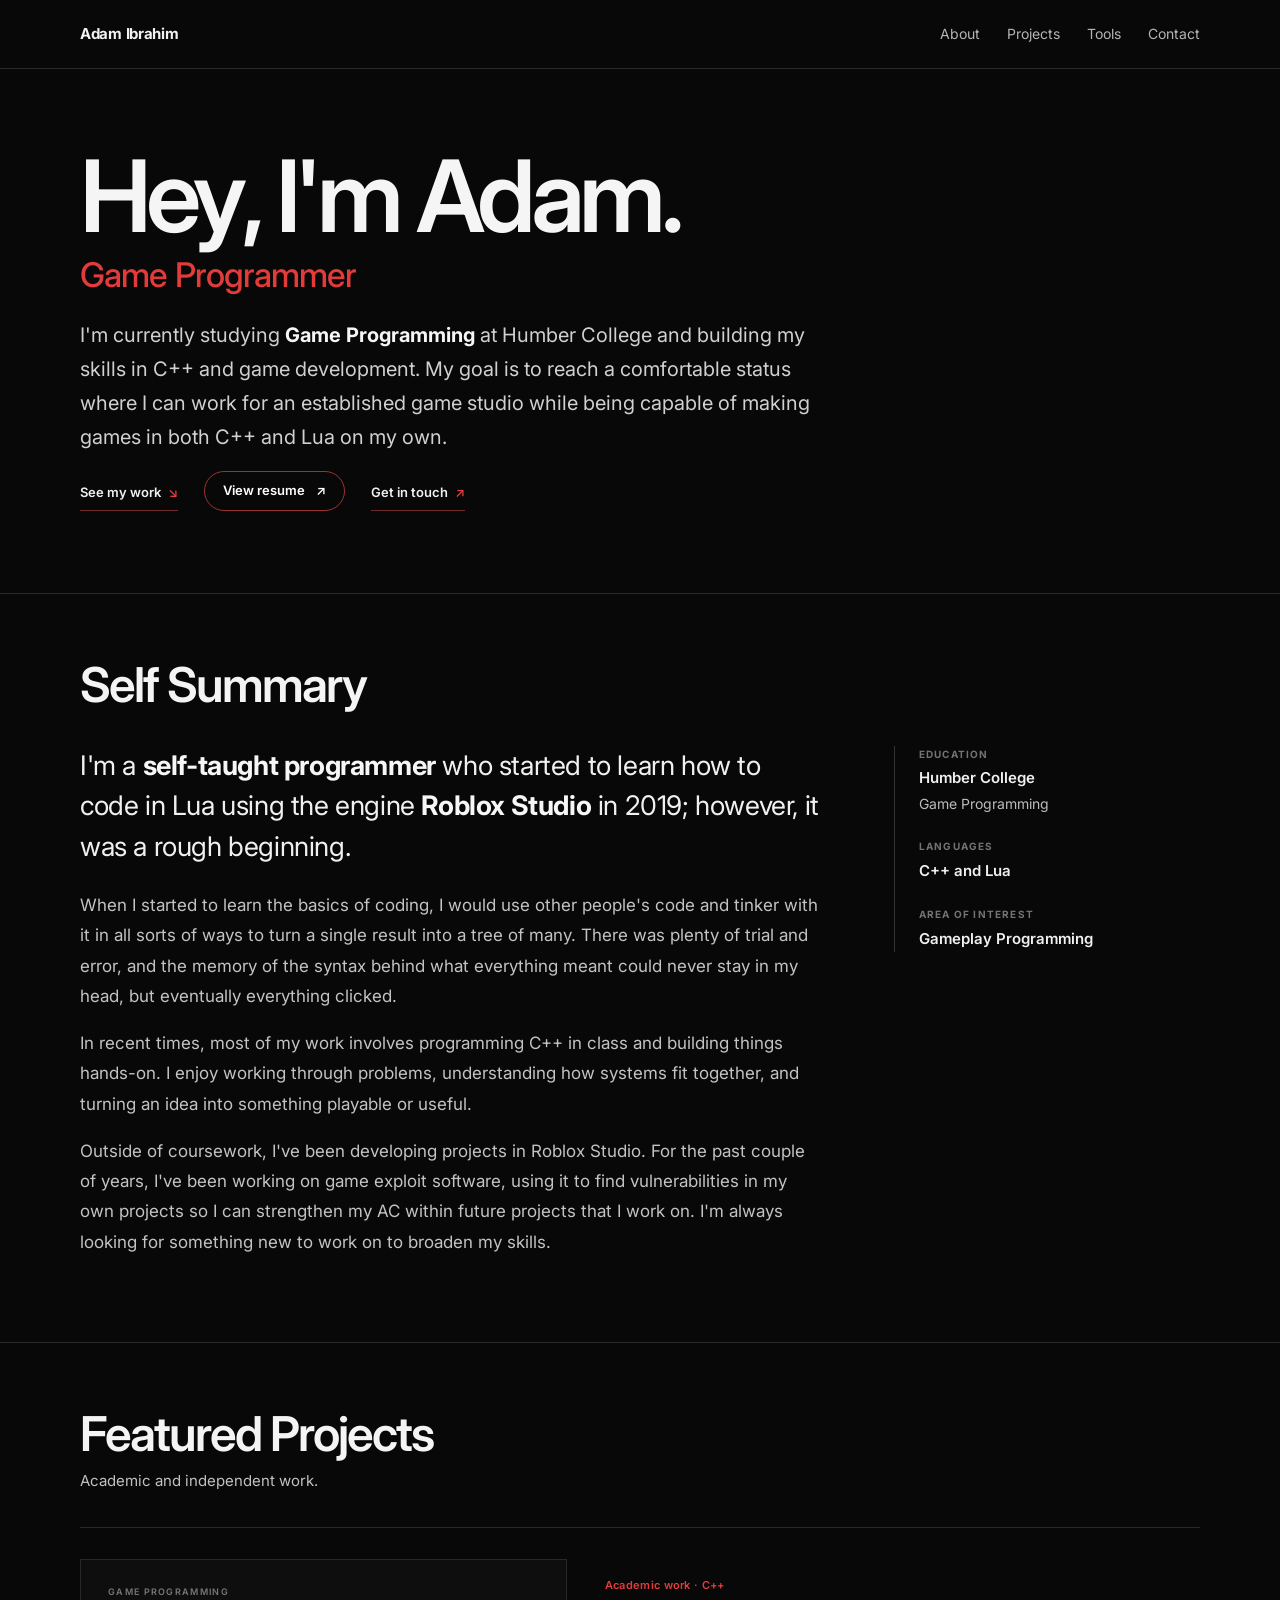
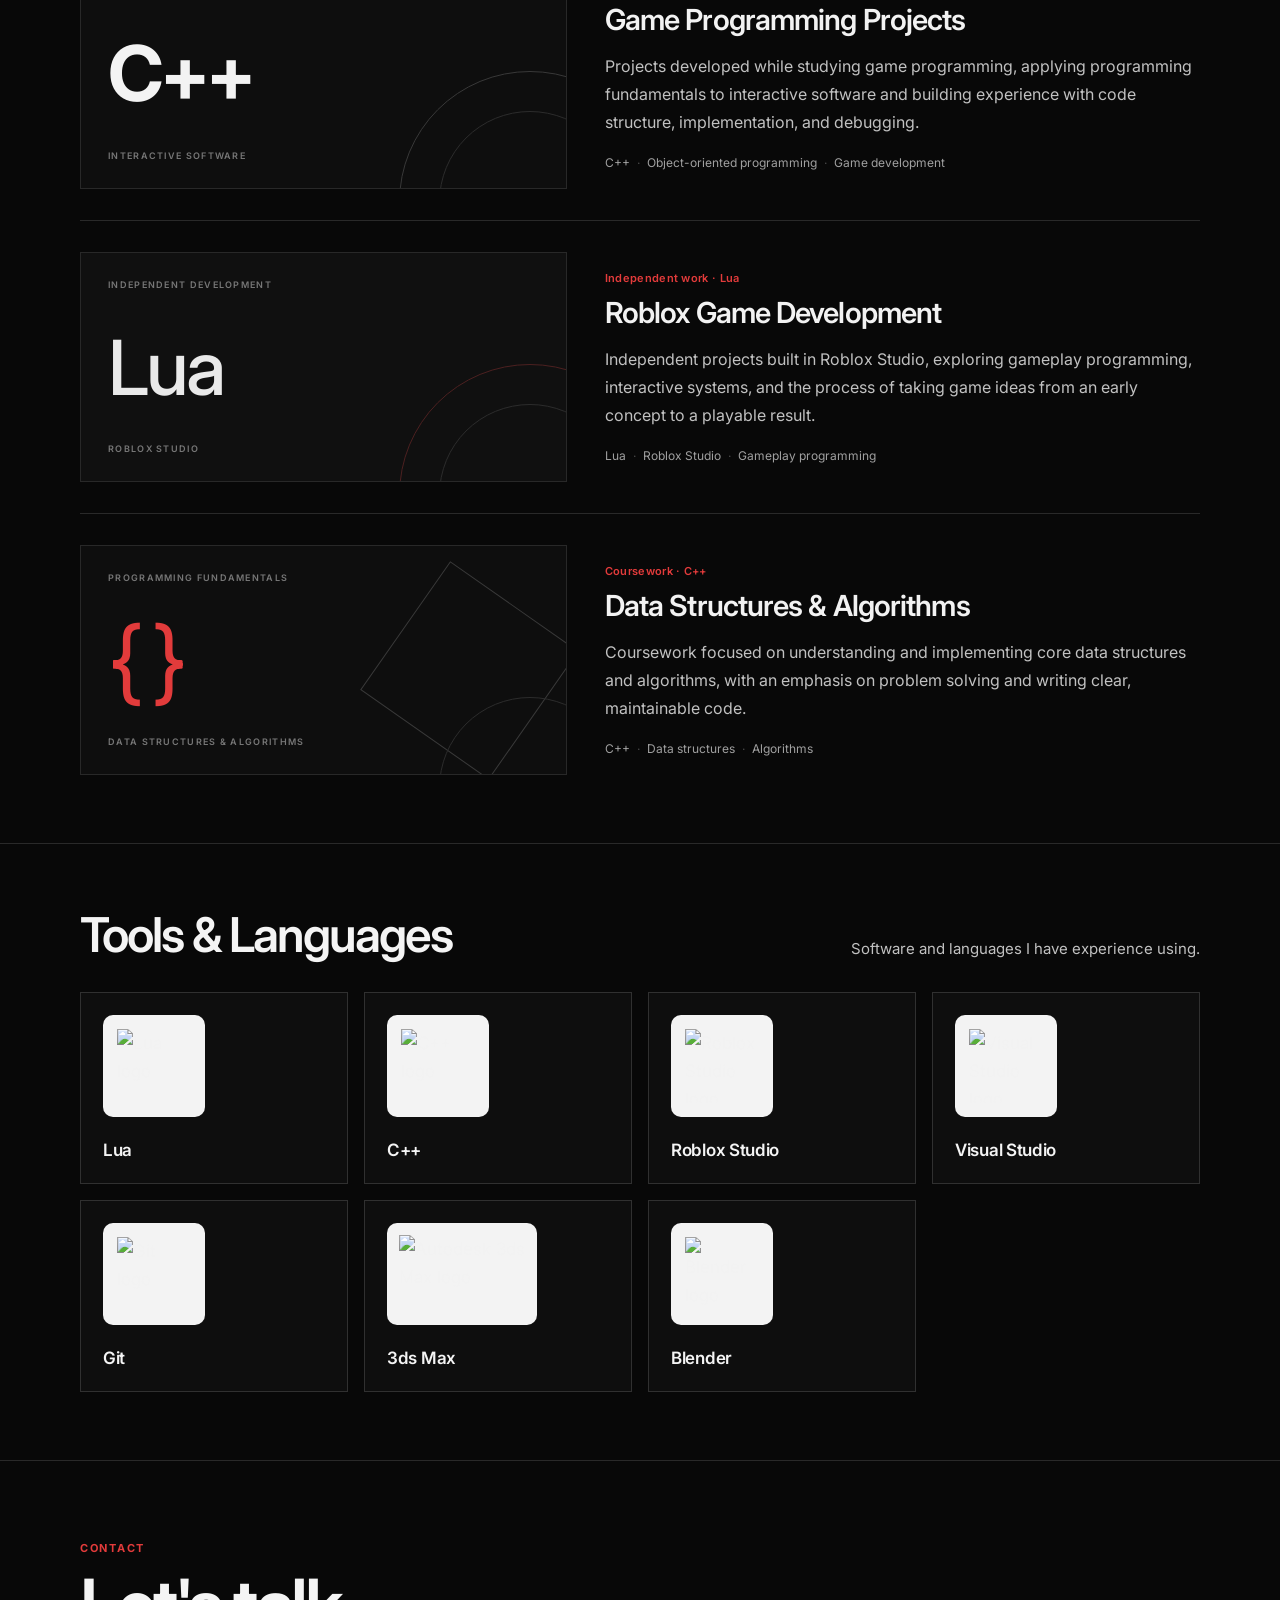
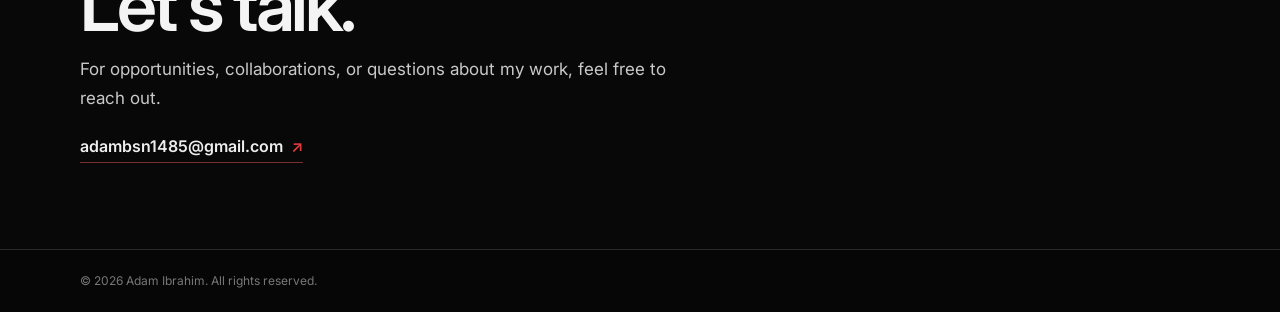
==== commit 0c9aace6: "Update index.html" ====
--- a/index.html
+++ b/index.html
@@ -31,13 +31,12 @@
         <section class="hero">
             <div class="hero-inner">
                 <div class="hero-copy">
-                    <p class="eyebrow">GAME PROGRAMMING STUDENT</p>
                     <h1 class="hero-title"><span class="greeting-word" data-greeting aria-hidden="true">Hey</span><span class="visually-hidden">Hey</span>, I'm <span class="hero-name">Adam.</span></h1>
                     <p class="hero-role">Game Programmer</p>
                     <p class="hero-description">
-                        I'm studying Game Programming at Humber College and building my skills in
-                        C++, Lua, and game development. I'm interested in how games are built,
-                        from the code behind them to the experience players have.
+                        I'm currently studying <strong>Game Programming</strong> at Humber College and building my skills in
+                        C++ and game development. My goal is to reach a comfortable status where I can work for an established
+                        game studio while being capable of making games in both C++ and Lua on my own.
                     </p>
                     <div class="hero-links">
                         <a href="#projects">See my work <span aria-hidden="true">↘</span></a>
@@ -61,19 +60,25 @@
                 <div class="about-grid">
                     <div class="about-main">
                         <p class="lead">
-                            I'm a <strong>Game Programming student at Humber College</strong>,
-                            developing a foundation in C++, software development, and game technology.
-                        </p>
-                        <p>
-                            Most of my work involves programming and building things hands-on. I enjoy
-                            working through problems, understanding how systems fit together, and turning
+                            I'm a <strong>self-taught programmer</strong> who started to learn how to code in Lua using
+                            the engine <strong>Roblox Studio</strong> in 2019; however, it was a rough beginning.
+                        </p>
+                        <p>
+                            When I started to learn the basics of coding, I would use other people's code
+                            and tinker with it in all sorts of ways to turn a single result into a tree of many.
+                            There was plenty of trial and error, and the memory of the syntax behind what 
+                            everything meant could never stay in my head, but eventually everything clicked.
+                        </p>
+                        <p>
+                            In recent times, most of my work involves programming C++ in class and building things hands-on. 
+                            I enjoy working through problems, understanding how systems fit together, and turning
                             an idea into something playable or useful.
                         </p>
                         <p>
-                            Outside of coursework, I've been developing projects in Roblox Studio and
-                            learning more about the tools used throughout game development. I'm interested
-                            in gameplay programming and the engineering that helps a game feel consistent
-                            and responsive to the player.
+                            Outside of coursework, I've been developing projects in Roblox Studio. For the past
+                            couple of years, I've been working on game exploit software, using it to find
+                            vulnerabilities in my own projects so I can strengthen my AC within future projects
+                            that I work on. I'm always looking for something new to work on to broaden my skills.
                         </p>
                     </div>
 
@@ -161,31 +166,6 @@
             </div>
         </section>
 
-        <section class="content-section other-work-section reveal">
-            <div class="content-width">
-                <div class="section-heading">
-                    <h2>Other Work</h2>
-                </div>
-
-                <div class="other-work-list">
-                    <article class="other-work-item">
-                        <div>
-                            <h3>Game Development Experiments</h3>
-                            <p>Small prototypes and experiments exploring ideas in game development.</p>
-                        </div>
-                        <span>Lua / C++</span>
-                    </article>
-                    <article class="other-work-item">
-                        <div>
-                            <h3>Programming Coursework</h3>
-                            <p>Assignments that build practical experience with programming fundamentals.</p>
-                        </div>
-                        <span>C++</span>
-                    </article>
-                </div>
-            </div>
-        </section>
-
         <section id="tools" class="content-section tools-section reveal">
             <div class="content-width">
                 <div class="section-heading">
@@ -208,7 +188,7 @@
                     </article>
                     <article class="tool-card tool-card--roblox">
                         <div class="tool-image">
-                            <img src="https://cdn.jsdelivr.net/npm/@thesvg/icons/icons/roblox-studio.svg" alt="Roblox Studio logo" loading="lazy" decoding="async">
+                            <img src="https://upload.wikimedia.org/wikipedia/commons/e/ee/Roblox_Studio_icon_2025.svg" data-fallback="https://upload.wikimedia.org/wikipedia/commons/e/eb/Roblox_Studio_logo_-_2022.svg" alt="Roblox Studio logo" loading="lazy" decoding="async">
                         </div>
                         <h3>Roblox Studio</h3>
                     </article>
--- a/style.css
+++ b/style.css
@@ -869,3 +869,338 @@
         transform: none;
     }
 }
+
+
+/* Readability refinements: keep body copy bright enough on the dark background. */
+:root {
+    --muted: #c0c0c0;
+    --quiet: #969696;
+}
+
+body {
+    font-size: 17px;
+}
+
+nav a {
+    color: #b5b5b5;
+    font-size: 14px;
+}
+
+.hero-description {
+    color: #d0d0d0;
+    font-size: clamp(18px, 1.7vw, 20px);
+    line-height: 1.7;
+}
+
+.about-main p {
+    color: #c3c3c3;
+    font-size: 17px;
+    line-height: 1.78;
+}
+
+.about-main .lead {
+    color: #f0f0f0;
+    font-size: clamp(22px, 2.35vw, 27px);
+}
+
+.info-block strong {
+    color: #f0f0f0;
+    font-size: 15px;
+}
+
+.info-block p {
+    color: #bcbcbc;
+    font-size: 14px;
+}
+
+.section-heading > p,
+.section-heading div > p {
+    color: #c1c1c1;
+    font-size: 15px;
+}
+
+.project-details > p:not(.project-type):not(.project-meta) {
+    color: #c1c1c1;
+    font-size: 16px;
+    line-height: 1.75;
+}
+
+.project-meta {
+    color: #a0a0a0;
+    font-size: 12px;
+}
+
+.other-work-item h3 {
+    font-size: 18px;
+}
+
+.other-work-item p {
+    color: #c0c0c0;
+    font-size: 15px;
+}
+
+.contact-copy {
+    color: #c9c9c9;
+    font-size: 17px;
+    line-height: 1.7;
+}
+
+.contact-email {
+    font-size: 16px;
+}
+
+/* Resume button with a soft, rising-water hover animation. */
+.hero-links .resume-button {
+    position: relative;
+    isolation: isolate;
+    overflow: hidden;
+    display: inline-flex;
+    align-items: center;
+    justify-content: center;
+    gap: 11px;
+    margin-top: -8px;
+    padding: 11px 18px;
+    border: 1px solid #9c3333;
+    border-radius: 999px;
+    background: transparent;
+    color: #fff;
+    line-height: 1.2;
+    transition: border-color 260ms ease, transform 260ms ease, color 260ms ease;
+}
+
+.hero-links .resume-button::before,
+.hero-links .resume-button::after {
+    content: "";
+    position: absolute;
+    z-index: -1;
+    left: -28%;
+    top: 112%;
+    width: 156%;
+    height: 210%;
+    border-radius: 43% 48% 0 0;
+    background: #c52b32;
+    transform: rotate(-6deg);
+    transition: top 650ms cubic-bezier(.18, .7, .23, 1), transform 900ms ease;
+    pointer-events: none;
+}
+
+.hero-links .resume-button::after {
+    left: -34%;
+    top: 124%;
+    width: 170%;
+    border-radius: 47% 43% 0 0;
+    background: #e23b3b;
+    opacity: 0.86;
+    transform: rotate(5deg);
+    transition-delay: 45ms;
+}
+
+.hero-links .resume-button__label,
+.hero-links .resume-button__arrow {
+    position: relative;
+    z-index: 1;
+    color: inherit;
+}
+
+.hero-links .resume-button__arrow {
+    transition: transform 220ms ease;
+}
+
+.hero-links .resume-button:hover,
+.hero-links .resume-button:focus-visible {
+    color: #fff;
+    border-color: #f06a6a;
+    transform: translateY(-2px);
+}
+
+.hero-links .resume-button:hover::before,
+.hero-links .resume-button:focus-visible::before {
+    top: -68%;
+    transform: rotate(0deg);
+    animation: wave-drift 4.3s linear infinite;
+}
+
+.hero-links .resume-button:hover::after,
+.hero-links .resume-button:focus-visible::after {
+    top: -78%;
+    transform: rotate(0deg);
+    animation: wave-drift-reverse 5s linear infinite;
+}
+
+.hero-links .resume-button:hover .resume-button__arrow,
+.hero-links .resume-button:focus-visible .resume-button__arrow {
+    transform: translate(2px, -2px);
+}
+
+.hero-links .resume-button:focus-visible {
+    outline: 2px solid #f06a6a;
+    outline-offset: 4px;
+}
+
+@keyframes wave-drift {
+    0% { transform: translateX(0) rotate(0deg); }
+    50% { transform: translateX(3%) rotate(4deg); }
+    100% { transform: translateX(0) rotate(0deg); }
+}
+
+@keyframes wave-drift-reverse {
+    0% { transform: translateX(0) rotate(0deg); }
+    50% { transform: translateX(-3%) rotate(-4deg); }
+    100% { transform: translateX(0) rotate(0deg); }
+}
+
+/* Product logos: keep the original brand colors and proportions. */
+.tools-grid {
+    grid-template-columns: repeat(4, minmax(0, 1fr));
+    gap: 16px;
+}
+
+.tool-card {
+    min-height: 192px;
+    padding: 22px 22px 19px;
+    background: #0e0e0e;
+    border-color: #303030;
+    transition: opacity 420ms ease, transform 220ms ease, border-color 220ms ease, background-color 220ms ease;
+}
+
+.tool-card:hover {
+    border-color: #8a3636;
+    background: #131313;
+}
+
+.tool-image {
+    width: 102px;
+    height: 102px;
+    min-height: 102px;
+    padding: 14px;
+    display: flex;
+    align-items: center;
+    justify-content: center;
+    background: #f3f3f3;
+    border-radius: 10px;
+}
+
+.tool-image img {
+    display: block;
+    width: 100%;
+    height: 100%;
+    object-fit: contain;
+    transition: transform 260ms cubic-bezier(.2, .7, .2, 1);
+}
+
+.tool-card:hover .tool-image img {
+    transform: scale(1.07);
+}
+
+.tool-image--wide {
+    width: 150px;
+    padding: 12px;
+}
+
+.tool-card h3 {
+    margin-top: 17px;
+    color: #f4f4f4;
+    font-size: 17px;
+    letter-spacing: -0.3px;
+}
+
+/* A small screen-reader-only label keeps the animated word from being noisy. */
+.visually-hidden {
+    position: absolute;
+    width: 1px;
+    height: 1px;
+    padding: 0;
+    margin: -1px;
+    overflow: hidden;
+    clip: rect(0, 0, 0, 0);
+    white-space: nowrap;
+    border: 0;
+}
+
+.greeting-word {
+    display: inline-block;
+    min-width: 2.05ch;
+    color: inherit;
+}
+
+/* Tighter sections with stronger typography instead of extra decoration. */
+.content-section {
+    padding-top: 64px;
+    padding-bottom: 68px;
+}
+
+.section-heading {
+    margin-bottom: 34px;
+}
+
+.section-heading h2 {
+    font-size: clamp(36px, 4.2vw, 48px);
+    letter-spacing: -2px;
+}
+
+@media (max-width: 850px) {
+    .tools-grid {
+        grid-template-columns: repeat(3, minmax(0, 1fr));
+    }
+}
+
+@media (max-width: 620px) {
+    .hero-links {
+        align-items: flex-start;
+        gap: 18px 20px;
+    }
+
+    .hero-links .resume-button {
+        margin-top: -7px;
+    }
+
+    .content-section {
+        padding-top: 56px;
+        padding-bottom: 60px;
+    }
+
+    .about-main p {
+        font-size: 16px;
+    }
+
+    .about-main .lead {
+        font-size: 22px;
+    }
+
+    .project-details > p:not(.project-type):not(.project-meta) {
+        font-size: 15px;
+    }
+
+    .tools-grid {
+        grid-template-columns: repeat(2, minmax(0, 1fr));
+        gap: 12px;
+    }
+
+    .tool-card {
+        min-height: 176px;
+        padding: 17px;
+    }
+
+    .tool-image {
+        width: 88px;
+        height: 88px;
+        min-height: 88px;
+        padding: 12px;
+    }
+
+    .tool-image--wide {
+        width: 132px;
+    }
+
+    .tool-card h3 {
+        font-size: 16px;
+    }
+}
+
+@media (prefers-reduced-motion: reduce) {
+    .hero-links .resume-button::before,
+    .hero-links .resume-button::after {
+        animation: none !important;
+        transition: none !important;
+    }
+}
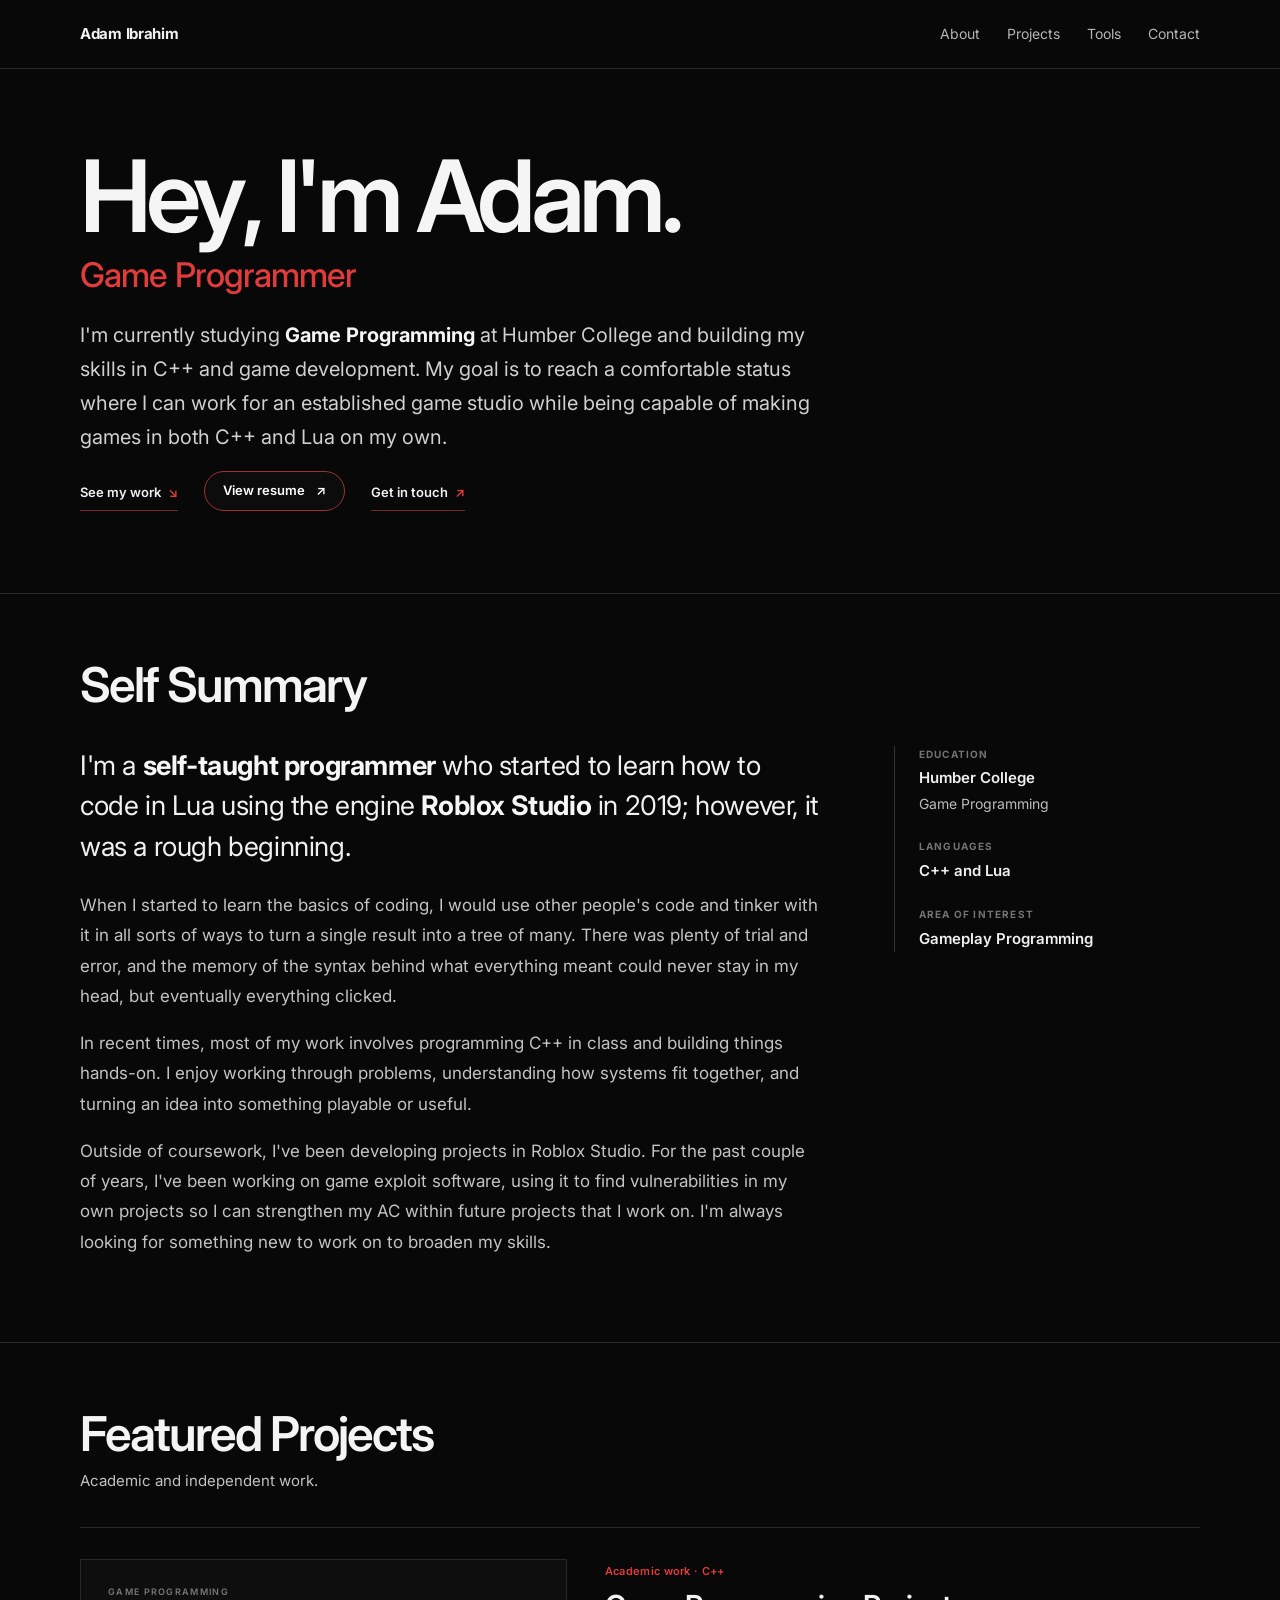
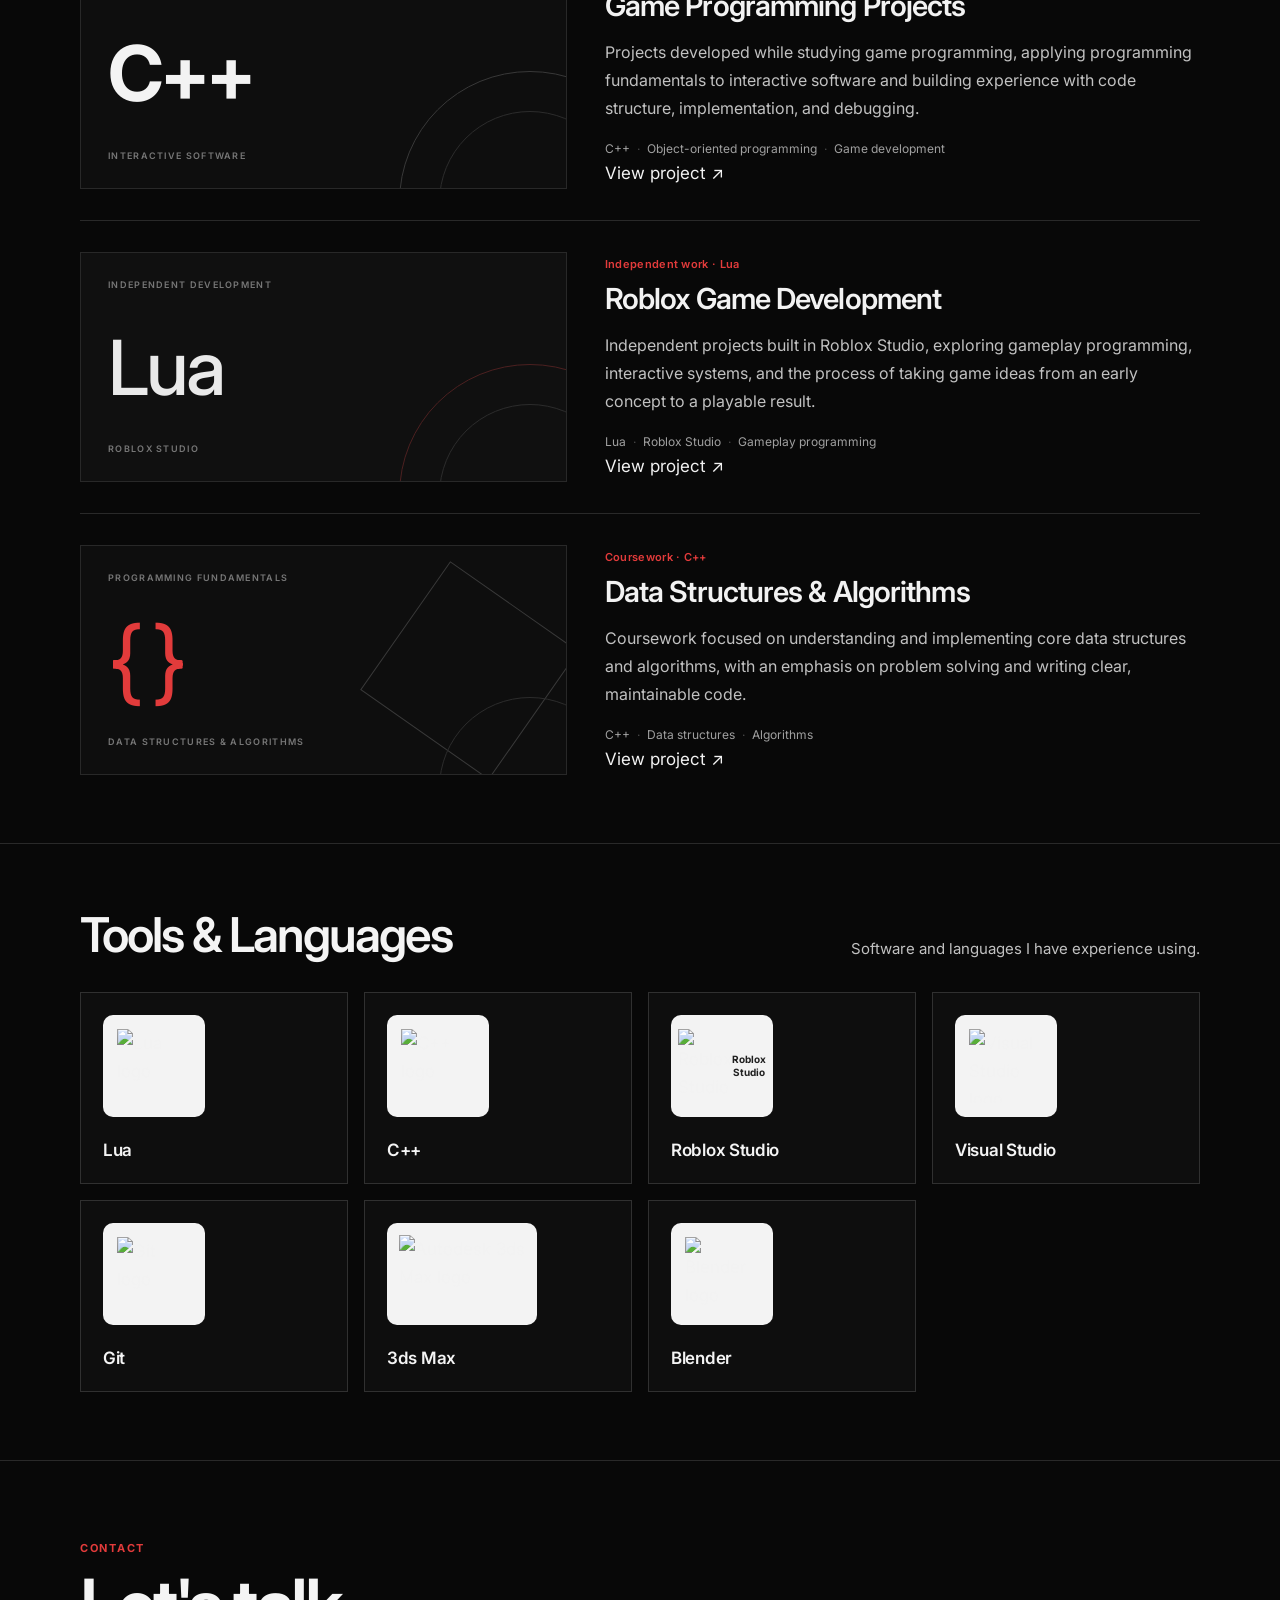
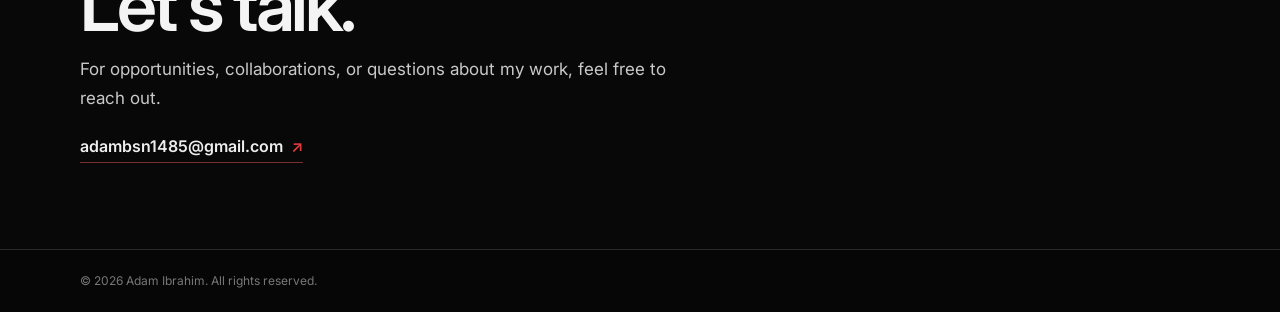
==== commit b9c1ae53: "Update index.html" ====
--- a/index.html
+++ b/index.html
@@ -41,7 +41,7 @@
                     <div class="hero-links">
                         <a href="#projects">See my work <span aria-hidden="true">↘</span></a>
                         <!-- Add your resume PDF beside index.html and name it resume.pdf. -->
-                        <a class="resume-button" href="resume.pdf" target="_blank" rel="noopener">
+                        <a class="resume-button" href="./resume.pdf" target="_blank" rel="noopener" type="application/pdf">
                             <span class="resume-button__label">View resume</span>
                             <span class="resume-button__arrow" aria-hidden="true">↗</span>
                         </a>
@@ -110,59 +110,68 @@
                     </div>
                 </div>
 
-                <article class="project">
-                    <div class="project-visual project-visual--cpp" aria-label="C++ project artwork">
-                        <span class="visual-kicker">GAME PROGRAMMING</span>
-                        <span class="visual-main">C++</span>
-                        <span class="visual-foot">INTERACTIVE SOFTWARE</span>
-                    </div>
-                    <div class="project-details">
-                        <p class="project-type">Academic work · C++</p>
-                        <h3>Game Programming Projects</h3>
-                        <p>
-                            Projects developed while studying game programming, applying programming
-                            fundamentals to interactive software and building experience with code
-                            structure, implementation, and debugging.
-                        </p>
-                        <p class="project-meta">C++ <span>·</span> Object-oriented programming <span>·</span> Game development</p>
-                    </div>
-                </article>
-
-                <article class="project">
-                    <div class="project-visual project-visual--lua" aria-label="Lua game development artwork">
-                        <span class="visual-kicker">INDEPENDENT DEVELOPMENT</span>
-                        <span class="visual-main">Lua</span>
-                        <span class="visual-foot">ROBLOX STUDIO</span>
-                    </div>
-                    <div class="project-details">
-                        <p class="project-type">Independent work · Lua</p>
-                        <h3>Roblox Game Development</h3>
-                        <p>
-                            Independent projects built in Roblox Studio, exploring gameplay programming,
-                            interactive systems, and the process of taking game ideas from an early
-                            concept to a playable result.
-                        </p>
-                        <p class="project-meta">Lua <span>·</span> Roblox Studio <span>·</span> Gameplay programming</p>
-                    </div>
-                </article>
-
-                <article class="project project--last">
-                    <div class="project-visual project-visual--data" aria-label="Data structures project artwork">
-                        <span class="visual-kicker">PROGRAMMING FUNDAMENTALS</span>
-                        <span class="visual-main">{ }</span>
-                        <span class="visual-foot">DATA STRUCTURES &amp; ALGORITHMS</span>
-                    </div>
-                    <div class="project-details">
-                        <p class="project-type">Coursework · C++</p>
-                        <h3>Data Structures &amp; Algorithms</h3>
-                        <p>
-                            Coursework focused on understanding and implementing core data structures
-                            and algorithms, with an emphasis on problem solving and writing clear,
-                            maintainable code.
-                        </p>
-                        <p class="project-meta">C++ <span>·</span> Data structures <span>·</span> Algorithms</p>
-                    </div>
-                </article>
+                <a class="project-entry" href="projects/project-1.html" aria-label="View Game Programming Projects">
+                    <article class="project">
+                        <div class="project-visual project-visual--cpp" aria-label="C++ project artwork">
+                            <span class="visual-kicker">GAME PROGRAMMING</span>
+                            <span class="visual-main">C++</span>
+                            <span class="visual-foot">INTERACTIVE SOFTWARE</span>
+                        </div>
+                        <div class="project-details">
+                            <p class="project-type">Academic work · C++</p>
+                            <h3>Game Programming Projects</h3>
+                            <p>
+                                Projects developed while studying game programming, applying programming
+                                fundamentals to interactive software and building experience with code
+                                structure, implementation, and debugging.
+                            </p>
+                            <p class="project-meta">C++ <span>·</span> Object-oriented programming <span>·</span> Game development</p>
+                            <span class="project-visit">View project <span aria-hidden="true">↗</span></span>
+                        </div>
+                    </article>
+                </a>
+
+                <a class="project-entry" href="projects/project-2.html" aria-label="View Roblox Game Development">
+                    <article class="project">
+                        <div class="project-visual project-visual--lua" aria-label="Lua game development artwork">
+                            <span class="visual-kicker">INDEPENDENT DEVELOPMENT</span>
+                            <span class="visual-main">Lua</span>
+                            <span class="visual-foot">ROBLOX STUDIO</span>
+                        </div>
+                        <div class="project-details">
+                            <p class="project-type">Independent work · Lua</p>
+                            <h3>Roblox Game Development</h3>
+                            <p>
+                                Independent projects built in Roblox Studio, exploring gameplay programming,
+                                interactive systems, and the process of taking game ideas from an early
+                                concept to a playable result.
+                            </p>
+                            <p class="project-meta">Lua <span>·</span> Roblox Studio <span>·</span> Gameplay programming</p>
+                            <span class="project-visit">View project <span aria-hidden="true">↗</span></span>
+                        </div>
+                    </article>
+                </a>
+
+                <a class="project-entry" href="projects/project-3.html" aria-label="View Data Structures and Algorithms">
+                    <article class="project project--last">
+                        <div class="project-visual project-visual--data" aria-label="Data structures project artwork">
+                            <span class="visual-kicker">PROGRAMMING FUNDAMENTALS</span>
+                            <span class="visual-main">{ }</span>
+                            <span class="visual-foot">DATA STRUCTURES &amp; ALGORITHMS</span>
+                        </div>
+                        <div class="project-details">
+                            <p class="project-type">Coursework · C++</p>
+                            <h3>Data Structures &amp; Algorithms</h3>
+                            <p>
+                                Coursework focused on understanding and implementing core data structures
+                                and algorithms, with an emphasis on problem solving and writing clear,
+                                maintainable code.
+                            </p>
+                            <p class="project-meta">C++ <span>·</span> Data structures <span>·</span> Algorithms</p>
+                            <span class="project-visit">View project <span aria-hidden="true">↗</span></span>
+                        </div>
+                    </article>
+                </a>
             </div>
         </section>
 
--- a/style.css
+++ b/style.css
@@ -456,44 +456,6 @@
     color: #4a4a4a;
 }
 
-/* Other Work */
-.other-work-section {
-    background: #0b0b0b;
-}
-
-.other-work-list {
-    border-top: 1px solid var(--line);
-}
-
-.other-work-item {
-    display: flex;
-    align-items: flex-start;
-    justify-content: space-between;
-    gap: 30px;
-    padding: 20px 0;
-    border-bottom: 1px solid var(--line);
-}
-
-.other-work-item h3 {
-    color: #eaeaea;
-    font-size: 17px;
-    font-weight: 600;
-    letter-spacing: -0.2px;
-}
-
-.other-work-item p {
-    margin-top: 4px;
-    color: #898989;
-    font-size: 14px;
-}
-
-.other-work-item > span {
-    flex-shrink: 0;
-    padding-top: 4px;
-    color: var(--accent);
-    font-size: 11px;
-}
-
 /* Tools and languages: image tiles instead of a plain skills list */
 .tools-section .section-heading {
     margin-bottom: 30px;
@@ -793,14 +755,6 @@
         font-size: 14px;
     }
 
-    .other-work-item {
-        flex-direction: column;
-        gap: 7px;
-    }
-
-    .other-work-item h3 {
-        font-size: 16px;
-    }
 
     .tools-grid {
         grid-template-columns: repeat(2, minmax(0, 1fr));
@@ -930,14 +884,6 @@
     font-size: 12px;
 }
 
-.other-work-item h3 {
-    font-size: 18px;
-}
-
-.other-work-item p {
-    color: #c0c0c0;
-    font-size: 15px;
-}
 
 .contact-copy {
     color: #c9c9c9;
@@ -949,7 +895,7 @@
     font-size: 16px;
 }
 
-/* Resume button with a soft, rising-water hover animation. */
+/* Resume button: the fill stays near the lower half while the surface drifts left. */
 .hero-links .resume-button {
     position: relative;
     isolation: isolate;
@@ -962,7 +908,7 @@
     padding: 11px 18px;
     border: 1px solid #9c3333;
     border-radius: 999px;
-    background: transparent;
+    background: #0c0c0c;
     color: #fff;
     line-height: 1.2;
     transition: border-color 260ms ease, transform 260ms ease, color 260ms ease;
@@ -972,34 +918,41 @@
 .hero-links .resume-button::after {
     content: "";
     position: absolute;
-    z-index: -1;
-    left: -28%;
-    top: 112%;
-    width: 156%;
-    height: 210%;
-    border-radius: 43% 48% 0 0;
+    left: 0;
+    right: 0;
+    pointer-events: none;
+}
+
+/* The solid part begins at about 60% of the button's height. */
+.hero-links .resume-button::before {
+    z-index: 0;
+    top: 110%;
+    height: 100%;
     background: #c52b32;
-    transform: rotate(-6deg);
-    transition: top 650ms cubic-bezier(.18, .7, .23, 1), transform 900ms ease;
-    pointer-events: none;
-}
-
+    transition: top 460ms cubic-bezier(.18, .7, .23, 1);
+}
+
+/* A short repeating SVG makes the wave loop without a visible jump. */
 .hero-links .resume-button::after {
-    left: -34%;
-    top: 124%;
-    width: 170%;
-    border-radius: 47% 43% 0 0;
-    background: #e23b3b;
-    opacity: 0.86;
-    transform: rotate(5deg);
-    transition-delay: 45ms;
+    z-index: 1;
+    top: 110%;
+    height: 8px;
+    background-image: url("assets/resume-wave.svg");
+    background-repeat: repeat-x;
+    background-size: 120px 8px;
+    background-position: 0 0;
+    transition: top 460ms cubic-bezier(.18, .7, .23, 1);
 }
 
 .hero-links .resume-button__label,
 .hero-links .resume-button__arrow {
     position: relative;
-    z-index: 1;
+    z-index: 2;
     color: inherit;
+}
+
+.hero-links .resume-button__label {
+    transform: none !important;
 }
 
 .hero-links .resume-button__arrow {
@@ -1015,16 +968,13 @@
 
 .hero-links .resume-button:hover::before,
 .hero-links .resume-button:focus-visible::before {
-    top: -68%;
-    transform: rotate(0deg);
-    animation: wave-drift 4.3s linear infinite;
+    top: 59%;
 }
 
 .hero-links .resume-button:hover::after,
 .hero-links .resume-button:focus-visible::after {
-    top: -78%;
-    transform: rotate(0deg);
-    animation: wave-drift-reverse 5s linear infinite;
+    top: 42%;
+    animation: wave-drift 2.2s linear infinite;
 }
 
 .hero-links .resume-button:hover .resume-button__arrow,
@@ -1038,15 +988,8 @@
 }
 
 @keyframes wave-drift {
-    0% { transform: translateX(0) rotate(0deg); }
-    50% { transform: translateX(3%) rotate(4deg); }
-    100% { transform: translateX(0) rotate(0deg); }
-}
-
-@keyframes wave-drift-reverse {
-    0% { transform: translateX(0) rotate(0deg); }
-    50% { transform: translateX(-3%) rotate(-4deg); }
-    100% { transform: translateX(0) rotate(0deg); }
+    from { background-position-x: 0; }
+    to { background-position-x: -120px; }
 }
 
 /* Product logos: keep the original brand colors and proportions. */
@@ -1086,6 +1029,14 @@
     height: 100%;
     object-fit: contain;
     transition: transform 260ms cubic-bezier(.2, .7, .2, 1);
+}
+
+.tool-image-fallback {
+    color: #202020;
+    font-size: 10px;
+    font-weight: 700;
+    line-height: 1.3;
+    text-align: center;
 }
 
 .tool-card:hover .tool-image img {
